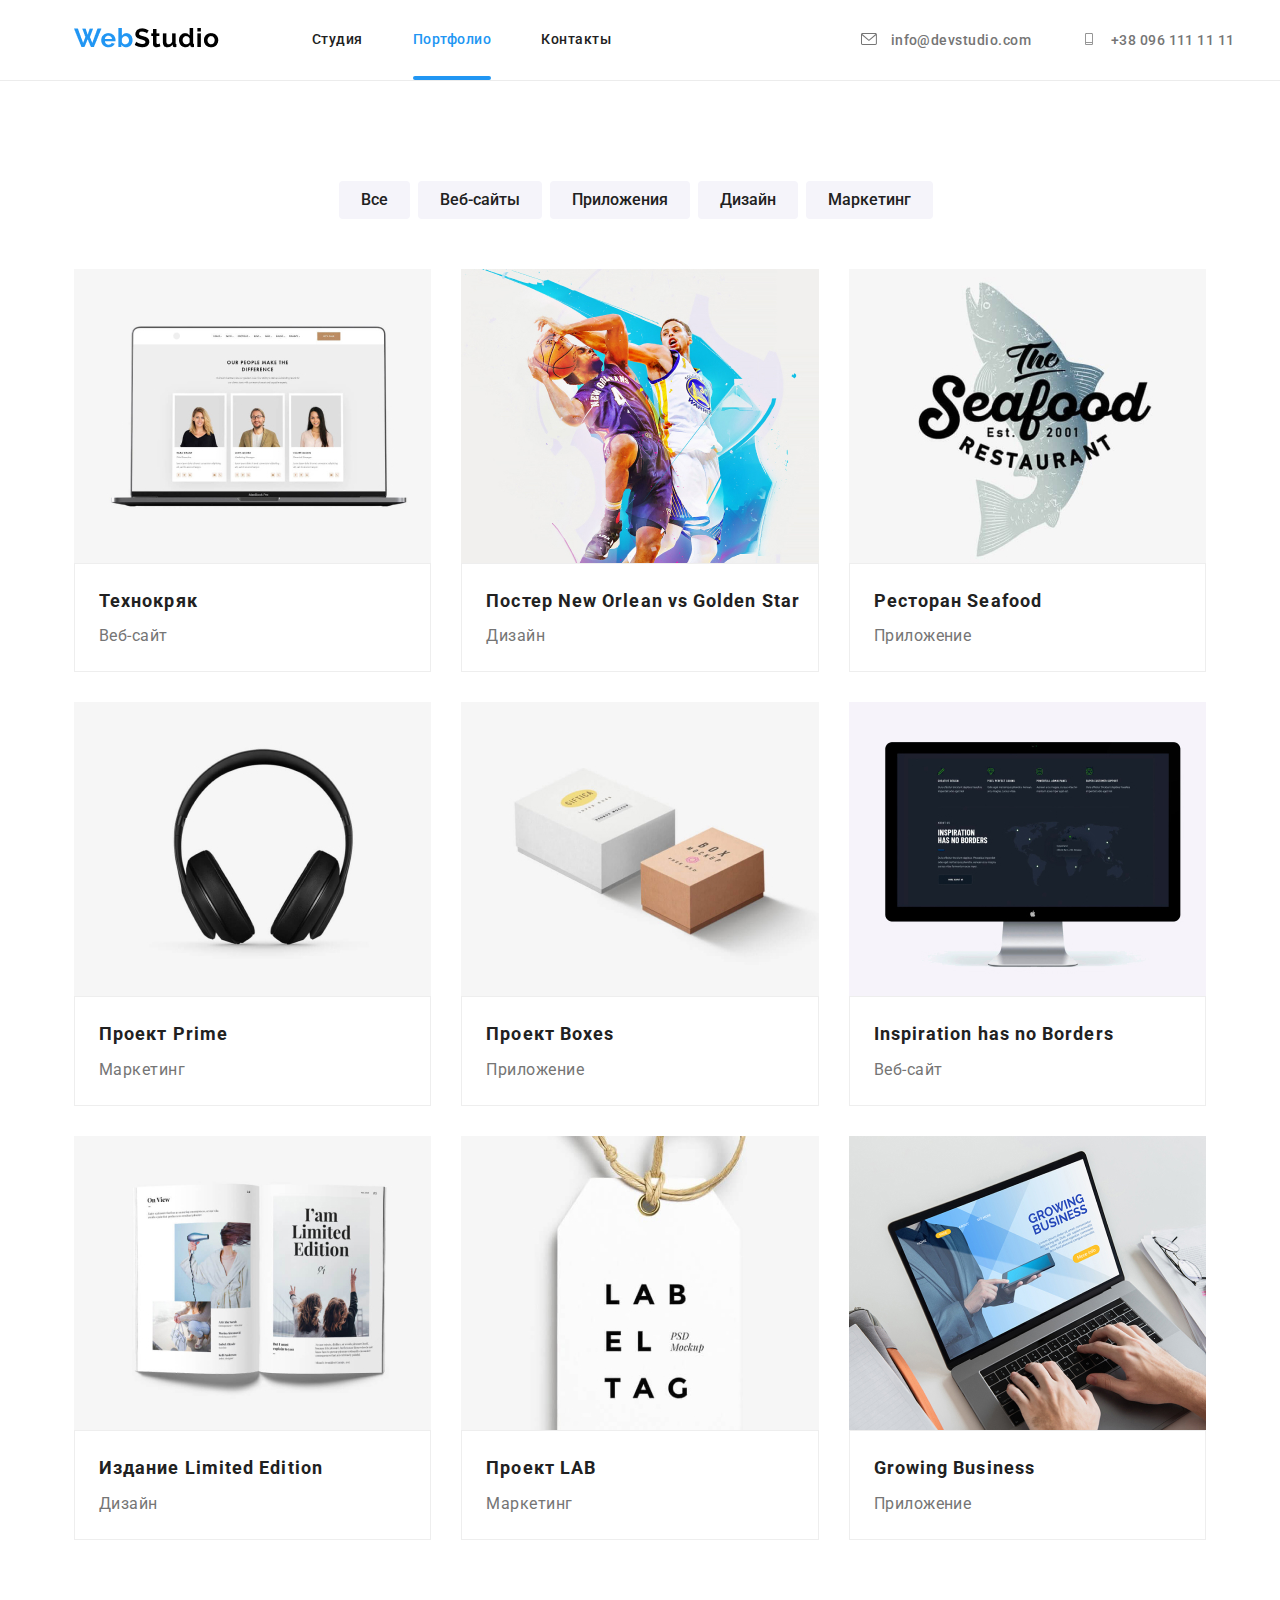
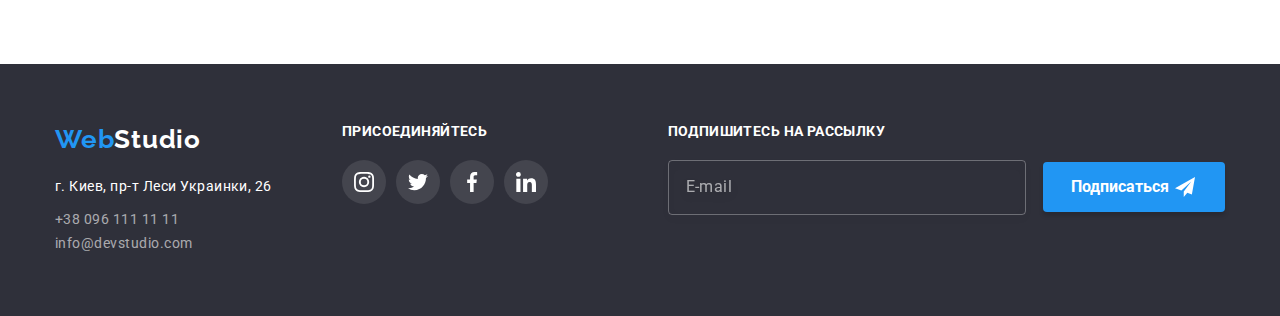
==== portfolio.html @ f14112f4 "add files" ====
<!DOCTYPE html>
<html lang="ru">
  <head>
    <meta charset="UTF-8" />
    <title>portfolio</title>
    <link rel="preconnect" href="https://fonts.gstatic.com" />
    <link
      href="https://fonts.googleapis.com/css2?family=Raleway:wght@700&family=Roboto:wght@400;500;700;900&display=swap"
      rel="stylesheet"
    />
    <link rel="stylesheet" href="./css/main.min.css" />
  </head>

  <body>
    <!--Шапка-->
    <header>
      <div class="container-header container">
        <nav class="container-header__nav">
          <a href="./index.html">
            <img src="./images/WebStudio.png" alt="logo" />
          </a>
          <ul class="container-header__list list">
            <li class="item">
              <a class="container-header__links" href="./index.html">Студия</a>
            </li>
            <li class="item">
              <a class="container-header__links current" href="portfolio.html">Портфолио</a>
            </li>
            <li class="item"><a class="container-header__links" href="">Контакты</a></li>
          </ul>
        </nav>
        <address>
          <ul class="auth-nav list">
            <li class="item list">
              <a class="auth-nav__contacts list" href="mailto:info@devstudio.com">
                <svg class="auth-nav__icons list">
                  <use href="./images/symbol-defs.svg#icon-mail"></use>
                </svg>
                info@devstudio.com</a
              >
            </li>
            <li class="item">
              <a class="auth-nav__contacts" href="tel:+380961111111">
                <svg class="auth-nav__icons list">
                  <use href="./images/symbol-defs.svg#icon-tel"></use>
                </svg>
                +38 096 111 11 11
              </a>
            </li>
          </ul>
        </address>
      </div>
    </header>
    <main>
      <!--Фільтри-->

      <section class="galery list">
        <div class="galery__container list">
          <h2 class="visualy-hidden">Портфолио</h2>
          <ul class="galery__filters list">
            <li class="item">
              <button class="galery__portfolio-buttons" type="button">Все</button>
            </li>
            <li class="item">
              <button class="galery__portfolio-buttons" type="button">Веб-сайты</button>
            </li>

            <li class="item">
              <button class="galery__portfolio-buttons" type="button">
                Приложения
              </button>
            </li>
            <li class="item">
              <button class="galery__portfolio-buttons" type="button">Дизайн</button>
            </li>
            <li class="item">
              <button class="galery__portfolio-buttons" type="button">Маркетинг</button>
            </li>
          </ul>
        </div>
        <!--Приклади-->
        <div class="examples__container list">
          <ul class="examples__list list">
            <li class="item list">
              <a href="#" class="examples__card-portfolio">
                <div class="examples__thumb list">
                  <img
                    src="./images/tehnocrac.jpg"
                    alt="Пример сайта открыт на макбуке"
                    width="370"
                    class="examples__image"
                  />
                  <div class="examples__overlay-portfolio list">
                    <p class="examples__exposition">
                      Технокряк это современная площадка распространения
                      коронавируса. Компании используют эту платформу для
                      цифрового шпионажа и атак на защищённые сервера
                      конкурентов.
                    </p>
                  </div>
                </div>
                <div class="examples__card list">
                  <h3 class="examples__projects-names list">Технокряк</h3>
                  <p class="examples__types-work list">Веб-сайт</p>
                </div>
              </a>
            </li>

            <li class="item list">
              <a href="#" class="examples__card-portfolio">
                <div class="examples__thumb list">
                  <img
                    src="./images/poster.jpg"
                    alt="Пример сайта открыт на макбуке"
                    width="370"
                    class="examples__image"
                  />
                  <div class="examples__overlay-portfolio list">
                    <p class="examples__exposition">
                      Технокряк это современная площадка распространения
                      коронавируса. Компании используют эту платформу для
                      цифрового шпионажа и атак на защищённые сервера
                      конкурентов.
                    </p>
                  </div>
                </div>
                <div class="examples__card">
                  <h3 class="examples__projects-names list">
                    Постер New Orlean vs Golden Star
                  </h3>
                  <p class="examples__types-work list">Дизайн</p>
                </div>
              </a>
            </li>
            <li class="item list">
              <a href="#" class="examples__card-portfolio">
                <div class="examples__thumb list">
                  <img
                    src="./images/seafood.jpg"
                    alt="Пример сайта открыт на макбуке"
                    width="370"
                    class="examples__image"
                  />
                  <div class="examples__overlay-portfolio list">
                    <p class="examples__exposition">
                      Технокряк это современная площадка распространения
                      коронавируса. Компании используют эту платформу для
                      цифрового шпионажа и атак на защищённые сервера
                      конкурентов.
                    </p>
                  </div>
                </div>

                <div class="examples__card">
                  <h3 class="examples__projects-names list">Ресторан Seafood</h3>
                  <p class="examples__types-work list">Приложение</p>
                </div>
              </a>
            </li>
            <li class="item list">
              <a href="#" class="examples__card-portfolio">
                <div class="examples__thumb list">
                  <img
                    src="./images/prime.jpg"
                    alt="Пример сайта открыт на макбуке"
                    width="370"
                    class="examples__image"
                  />
                  <div class="examples__overlay-portfolio list">
                    <p class="examples__exposition">
                      Технокряк это современная площадка распространения
                      коронавируса. Компании используют эту платформу для
                      цифрового шпионажа и атак на защищённые сервера
                      конкурентов.
                    </p>
                  </div>
                </div>

                <div class="examples__card">
                  <h3 class="examples__projects-names list">Проект Prime</h3>
                  <p class="examples__types-work list">Маркетинг</p>
                </div>
              </a>
            </li>
            <li class="item list">
              <a href="#" class="examples__card-portfolio">
                <div class="examples__thumb list">
                  <img
                    src="./images/boxes.jpg"
                    alt="Пример сайта открыт на макбуке"
                    width="370"
                    class="examples__image"
                  />
                  <div class="examples__overlay-portfolio list">
                    <p class="examples__exposition">
                      Технокряк это современная площадка распространения
                      коронавируса. Компании используют эту платформу для
                      цифрового шпионажа и атак на защищённые сервера
                      конкурентов.
                    </p>
                  </div>
                </div>

                <div class="examples__card">
                  <h3 class="examples__projects-names list">Проект Boxes</h3>
                  <p class="examples__types-work list">Приложение</p>
                </div>
              </a>
            </li>
            <li class="item list">
              <a href="#" class="examples__card-portfolio">
                <div class="examples__thumb list">
                  <img
                    src="./images/borders.jpg"
                    alt="Пример сайта открыт на макбуке"
                    width="370"
                    class="examples__image"
                  />
                  <div class="examples__overlay-portfolio list">
                    <p class="examples__exposition">
                      Технокряк это современная площадка распространения
                      коронавируса. Компании используют эту платформу для
                      цифрового шпионажа и атак на защищённые сервера
                      конкурентов.
                    </p>
                  </div>
                </div>
                <div class="examples__card">
                  <h3 class="examples__projects-names list">
                    Inspiration has no Borders
                  </h3>
                  <p class="examples__types-work list">Веб-сайт</p>
                </div>
              </a>
            </li>
            <li class="item list">
              <a href="#" class="examples__card-portfolio">
                <div class="examples__thumb list">
                  <img
                    src="./images/edition.jpg"
                    alt="Пример сайта открыт на макбуке"
                    width="370"
                    class="examples__image"
                  />
                  <div class="examples__overlay-portfolio list">
                    <p class="examples__exposition">
                      Технокряк это современная площадка распространения
                      коронавируса. Компании используют эту платформу для
                      цифрового шпионажа и атак на защищённые сервера
                      конкурентов.
                    </p>
                  </div>
                </div>
                <div class="examples__card">
                  <h3 class="examples__projects-names list">Издание Limited Edition</h3>
                  <p class="examples__types-work list">Дизайн</p>
                </div>
              </a>
            </li>
            <li class="item list">
              <a href="#" class="examples__card-portfolio">
                <div class="examples__thumb list">
                  <img
                    src="./images/lab.jpg"
                    alt="Пример сайта открыт на макбуке"
                    width="370"
                    class="examples__image"
                  />
                  <div class="examples__overlay-portfolio list">
                    <p class="examples__exposition">
                      Технокряк это современная площадка распространения
                      коронавируса. Компании используют эту платформу для
                      цифрового шпионажа и атак на защищённые сервера
                      конкурентов.
                    </p>
                  </div>
                </div>
                <div class="examples__card">
                  <h3 class="examples__projects-names list">Проект LAB</h3>
                  <p class="examples__types-work list">Маркетинг</p>
                </div>
              </a>
            </li>
            <li class="item list">
              <a href="#" class="examples__card-portfolio">
                <div class="examples__thumb list">
                  <img
                    src="./images/growing.jpg"
                    alt="Пример сайта открыт на макбуке"
                    width="370"
                    class="examples__image"
                  />
                  <div class="examples__overlay-portfolio list">
                    <p class="examples__exposition">
                      Технокряк это современная площадка распространения
                      коронавируса. Компании используют эту платформу для
                      цифрового шпионажа и атак на защищённые сервера
                      конкурентов.
                    </p>
                  </div>
                </div>
                <div class="examples__card">
                  <h3 class="examples__projects-names list">Growing Business</h3>
                  <p class="examples__types-work list">Приложение</p>
                </div>
              </a>
            </li>
          </ul>
        </div>
      </section>
    </main>
    <footer>
      <div class="footer__container">
        <div>
          <a href="./index.html"
            ><span class="web">Web</span><span class="studio">Studio</span>
          </a>
          <address>
            <p class="footer__address">г. Киев, пр-т Леси Украинки, 26</p>
            <a class="footer__tel" href="tel:+380961111111">+38 096 111 11 11</a><br />
            <a class="footer__email" href="mailto:info@devstudio.com"
              >info@devstudio.com</a
            >
          </address>
        </div>
        <div class="footer__end">
          <h3 class="footer__join list">ПРИСОЕДИНЯЙТЕСЬ</h3>
          <ul class="footer-networks">
            <li>
              <a
                class="footer__social-links"
                href="https://www.instagram.com/"
                target="_blank"
              >
                <svg class="footer__icons">
                  <use href="./images/symbol-defs.svg#icon-instagram-2"></use>
                </svg>
              </a>
            </li>
            <li>
              <a
                class="footer__social-links"
                href="https://www.instagram.com/"
                target="_blank"
              >
                <svg class="footer__icons">
                  <use href="./images/symbol-defs.svg#icon-twitter-1"></use>
                </svg>
              </a>
            </li>
            <li>
              <a
                class="footer__social-links"
                href="https://www.instagram.com/"
                target="_blank"
              >   
                <svg class="footer__icons">
                  <use href="./images/symbol-defs.svg#icon-facebook-1"></use>
                </svg>
              </a>
            </li>
            <li>
              <a
                class="footer__social-links"
                href="https://www.instagram.com/"
                target="_blank"
              >
                <svg class="footer__icons">
                  <use href="./images/symbol-defs.svg#icon-linkedin-1"></use>
                </svg>
              </a>
            </li>
          </ul>
        </div>
        <div class="footer__form">
          <h3 class="footer__join list">Подпишитесь на рассылку</h3>
          <form>
            <input class="footer__form-input" type="email" placeholder="E-mail" />

            <button class="footer__form-button" type="submit">
              Подписаться
              <svg class="footer__form-icon" width="24" height="20">
                <use href="./images/symbol-defs.svg#icon-send"></use>
              </svg>
            </button>
          </form>
        </div>
      </div>
    </footer>
  </body>
</html>
---- css/main.min.css ----
/*! modern-normalize v1.0.0 | MIT License | https://github.com/sindresorhus/modern-normalize */*,*::before,*::after{-webkit-box-sizing:border-box;box-sizing:border-box}:root{-moz-tab-size:4;-o-tab-size:4;tab-size:4}html{line-height:1.15;-webkit-text-size-adjust:100%}body{margin:0}body{font-family:system-ui,-apple-system,"Segoe UI",Roboto,Helvetica,Arial,sans-serif,"Apple Color Emoji","Segoe UI Emoji"}hr{height:0;color:inherit}abbr[title]{-webkit-text-decoration:underline dotted;text-decoration:underline dotted}b,strong{font-weight:bolder}code,kbd,samp,pre{font-family:ui-monospace, SFMono-Regular, Consolas, "Liberation Mono", Menlo, monospace;font-size:1em}small{font-size:80%}sub,sup{font-size:75%;line-height:0;position:relative;vertical-align:baseline}sub{bottom:-0.25em}sup{top:-0.5em}table{text-indent:0;border-color:inherit}button,input,optgroup,select,textarea{font-family:inherit;font-size:100%;line-height:1.15;margin:0}button,select{text-transform:none}button,[type="button"],[type="reset"],[type="submit"]{-webkit-appearance:button}::-moz-focus-inner{border-style:none;padding:0}:-moz-focusring{outline:1px dotted ButtonText}:-moz-ui-invalid{box-shadow:none}legend{padding:0}progress{vertical-align:baseline}::-webkit-inner-spin-button,::-webkit-outer-spin-button{height:auto}[type="search"]{-webkit-appearance:textfield;outline-offset:-2px}::-webkit-search-decoration{-webkit-appearance:none}::-webkit-file-upload-button{-webkit-appearance:button;font:inherit}summary{display:list-item}body{font-family:"Roboto";color:#212121;letter-spacing:0.03em;font-weight:400;margin:0}.list{padding:0;margin:0;list-style:none}.container{margin-left:auto;margin-right:auto;width:1172px;padding-left:20px;padding-right:20px;outline:2px solid transparent}a{text-decoration:none}ul{list-style-type:none}.visualy-hidden{position:absolute;clip:rect(0 0 0 0);width:1px;height:1px;margin:-1px}header{border-bottom:1px solid #ececec}.container-header{display:-webkit-box;display:-ms-flexbox;display:flex;-webkit-box-align:center;-ms-flex-align:center;align-items:center}.container-header__nav{display:-webkit-box;display:-ms-flexbox;display:flex;-webkit-box-align:center;-ms-flex-align:center;align-items:center}.container-header__list{display:-webkit-box;display:-ms-flexbox;display:flex}.container-header__list .item{margin-right:50px}.container-header__list .item:last-child{margin-right:0}.container-header__list .item:first-child{margin-left:93px}.container-header__list .container-header__links{display:block;position:relative;padding-top:32px;padding-bottom:32px;font-weight:500;font-size:14px;line-height:1.14;color:#212121;-webkit-transition:color 250ms cubic-bezier(0.4, 0, 0.2, 1);transition:color 250ms cubic-bezier(0.4, 0, 0.2, 1)}.container-header__list .container-header__links.current,.container-header__list .container-header__links:hover,.container-header__list .container-header__links:focus{color:#2196f3}.container-header__links::after{content:"";position:absolute;left:0;bottom:0;display:block;width:100%;height:4px;background:#2196f3;border-radius:2px;-webkit-transform:scaleX(0);transform:scaleX(0);opacity:0;-webkit-transition:opacity 250ms cubic-bezier(0.4, 0, 0.2, 1),-webkit-transform 250ms cubic-bezier(0.4, 0, 0.2, 1);transition:opacity 250ms cubic-bezier(0.4, 0, 0.2, 1),-webkit-transform 250ms cubic-bezier(0.4, 0, 0.2, 1);transition:transform 250ms cubic-bezier(0.4, 0, 0.2, 1),opacity 250ms cubic-bezier(0.4, 0, 0.2, 1);transition:transform 250ms cubic-bezier(0.4, 0, 0.2, 1),opacity 250ms cubic-bezier(0.4, 0, 0.2, 1),-webkit-transform 250ms cubic-bezier(0.4, 0, 0.2, 1)}.container-header__links.current::after,.container-header__links:hover::after,.container-header__links:focus::after{-webkit-transform:scaleX(1);transform:scaleX(1);background:#2196f3;opacity:1}.auth-nav__contacts{font-weight:500;font-size:14px;line-height:16px;color:#757575;font-style:normal;-webkit-transition:color 250ms cubic-bezier(0.4, 0, 0.2, 1);transition:color 250ms cubic-bezier(0.4, 0, 0.2, 1)}.auth-nav__contacts:hover,.auth-nav__contacts:focus{color:#2196f3}.auth-nav__icons{width:16px;height:12px;margin-right:10px;fill:currentColor}.auth-nav{display:-webkit-box;display:-ms-flexbox;margin-left:auto}.auth-nav .item{margin-left:250px}.auth-nav .item+.item{margin-left:50px}.hero{max-width:1600px;height:600px;margin-left:auto;margin-right:auto;background-color:rgba(47,48,58,0.4);background-image:-webkit-gradient(linear, left top, right top, from(rgba(47,48,58,0.4)), to(rgba(47,48,58,0.4))),url(../images/fon.jpg);background-image:linear-gradient(to right, rgba(47,48,58,0.4), rgba(47,48,58,0.4)),url(../images/fon.jpg);background-repeat:no-repeat;background-size:cover;background-position:center;padding-bottom:94px}.hero__title{text-align:center;letter-spacing:0.06em;color:#fff;font-weight:900;font-size:44px;line-height:1.36;margin-bottom:40px;padding-top:200px}.hero__button{display:-webkit-box;display:-ms-flexbox;display:flex;margin-right:auto;margin-left:auto;-webkit-box-shadow:0px 4px 4px rgba(0,0,0,0.15);box-shadow:0px 4px 4px rgba(0,0,0,0.15);border-radius:4px;padding-right:32px;padding-left:32px;padding-top:10px;padding-bottom:10px;color:#fff;background:#2196f3;font-weight:700;font-size:16px;line-height:1.87;border:#ffffff}.benefits{padding-top:94px;padding-bottom:94px}.benefits__container{margin-left:auto;margin-right:auto;width:1172px;padding-left:20px;padding-right:20px;outline:2px solid transparent}.benefits__background{width:270px;height:120px;background:#f5f4fa;border-radius:4px;margin-bottom:30px;padding:25px 100px}.benefits__icons{width:70px;height:70px}.benefits__list{display:-webkit-box;display:-ms-flexbox;display:flex}.benefits__title{font-weight:700;font-size:14px;line-height:1.14;text-transform:uppercase;margin-bottom:10px}.benefits__text{font-size:14px;line-height:1.7;color:#757575;width:270px;-webkit-box-orient:horizontal;-webkit-box-direction:normal;-ms-flex-direction:row;flex-direction:row;margin-right:30px}.our-work{padding-bottom:94px}.our-work__container{margin-left:auto;margin-right:auto;width:1172px;padding-left:20px;padding-right:20px;outline:2px solid transparent}.our-work__list{display:-webkit-box;display:-ms-flexbox;display:flex;-ms-flex-wrap:wrap;flex-wrap:wrap;-webkit-box-pack:justify;-ms-flex-pack:justify;justify-content:space-between}.our-work__list .item{position:relative;width:calc((100% - 60px) / 3);margin-right:30px}.our-work__list .item:nth-child(3n){margin-right:0}.our-work__title{position:absolute;bottom:4px;left:0;padding-top:27px;padding-bottom:27px;width:370px;text-align:center;font-weight:700;font-size:14px;line-height:1.14;letter-spacing:0.03em;color:#ffffff;background:rgba(47,48,58,0.8)}.our-work__feature{font-weight:700;font-size:36px;line-height:1.17;text-align:center;margin-bottom:50px}.team{padding-bottom:94px;background:#f5f4fa;padding-top:94px}.team__container{margin-left:auto;margin-right:auto;width:1172px;padding-left:20px;padding-right:20px;outline:2px solid transparent}.team__title{font-weight:700;font-size:36px;line-height:1.17;text-align:center;margin-bottom:50px}.team__work{display:-webkit-box;display:-ms-flexbox;display:flex;-ms-flex-wrap:wrap;flex-wrap:wrap;-webkit-box-pack:justify;-ms-flex-pack:justify;justify-content:space-between}.team__work .item{width:calc((100% - 90px) / 4);margin-right:30px;background:#ffffff;border-radius:0px 0px 4px 4px;-webkit-box-shadow:0px 1px 3px rgba(0,0,0,0.12),0px 1px 1px rgba(0,0,0,0.14),0px 2px 1px rgba(0,0,0,0.2);box-shadow:0px 1px 3px rgba(0,0,0,0.12),0px 1px 1px rgba(0,0,0,0.14),0px 2px 1px rgba(0,0,0,0.2)}.team__work .item:nth-child(4n){margin-right:0}.team__staff{padding:30px}.team__name{font-size:16px;line-height:1.19;text-align:center;margin-bottom:10px}.team__positions{font-size:16px;line-height:1.19px;color:#757575;text-align:center}.team__networks{display:-webkit-box;display:-ms-flexbox;display:flex}.team__social-link{display:-webkit-box;display:-ms-flexbox;display:flex;color:#afb1b8;padding:0;border:none;width:44px;height:44px;border-radius:50%;background-color:#fff;-webkit-box-pack:center;-ms-flex-pack:center;justify-content:center;-webkit-box-align:center;-ms-flex-align:center;align-items:center;margin-right:10px;-webkit-transition:color 250ms cubic-bezier(0.4, 0, 0.2, 1),background-color 250ms cubic-bezier(0.4, 0, 0.2, 1),-webkit-box-shadow 250ms cubic-bezier(0.4, 0, 0.2, 1);transition:color 250ms cubic-bezier(0.4, 0, 0.2, 1),background-color 250ms cubic-bezier(0.4, 0, 0.2, 1),-webkit-box-shadow 250ms cubic-bezier(0.4, 0, 0.2, 1);transition:color 250ms cubic-bezier(0.4, 0, 0.2, 1),background-color 250ms cubic-bezier(0.4, 0, 0.2, 1),box-shadow 250ms cubic-bezier(0.4, 0, 0.2, 1);transition:color 250ms cubic-bezier(0.4, 0, 0.2, 1),background-color 250ms cubic-bezier(0.4, 0, 0.2, 1),box-shadow 250ms cubic-bezier(0.4, 0, 0.2, 1),-webkit-box-shadow 250ms cubic-bezier(0.4, 0, 0.2, 1)}.team__social-link:hover,.team__social-link:focus{color:#fff;background-color:#2196f3}.team__icons{width:20px;height:20px;fill:currentColor}.clients{padding-top:94px;padding-bottom:94px}.clients__title{font-weight:700;font-size:36px;line-height:1.16;letter-spacing:0.03em;text-align:center;color:#212121;margin-bottom:50px}.clients__icons{display:-webkit-box;display:-ms-flexbox;display:flex;max-width:1170px;margin-right:auto;margin-left:auto}.clients__icons .item{margin-right:30px;width:170px;height:90px}.clients__icons .item:nth-child(6n){margin-right:0}.clients__link{display:-webkit-inline-box;display:-ms-inline-flexbox;display:inline-flex;width:100%;height:100%;border-radius:4px;border:1px solid #afb1b8;-webkit-box-pack:center;-ms-flex-pack:center;justify-content:center;-webkit-box-align:center;-ms-flex-align:center;align-items:center;fill:#afb1b8;background-color:#fff;-webkit-transition:fill 250ms cubic-bezier(0.4, 0, 0.2, 1),border-color 250ms cubic-bezier(0.4, 0, 0.2, 1);transition:fill 250ms cubic-bezier(0.4, 0, 0.2, 1),border-color 250ms cubic-bezier(0.4, 0, 0.2, 1)}.clients__link:hover,.clients__link:focus{border:1px solid #2196f3;fill:#2196f3}footer{background:#2f303a;padding-top:60px;padding-bottom:60px}.footer__container{display:-webkit-box;display:-ms-flexbox;display:flex;max-width:1170px;margin-left:auto;margin-right:auto}.web{font-family:"Raleway";font-style:normal;font-weight:700;font-size:26px;line-height:1.19;letter-spacing:0.03em;color:#2196f3}.studio{font-family:"Raleway";font-style:normal;font-weight:700;font-size:26px;line-height:1.19;letter-spacing:0.03em;color:#fff}.footer__address{margin-top:20px;margin-bottom:9px;font-style:normal;font-size:14px;line-height:1.7;color:#fff}.footer__tel{font-style:normal;font-size:14px;line-height:1.7;color:rgba(255,255,255,0.6);margin-bottom:9px}.footer__email{font-style:normal;font-size:14px;line-height:1.7;color:rgba(255,255,255,0.6)}.footer__end{margin-left:70px}.footer__join{font-weight:bold;font-size:14px;line-height:1.14;letter-spacing:0.03em;text-transform:uppercase;margin-bottom:20px;color:#fff}.footer-networks{display:-webkit-box;display:-ms-flexbox;display:flex;padding:0}.footer__social-links{display:-webkit-box;display:-ms-flexbox;display:flex;color:#fff;padding:0;border:none;width:44px;height:44px;border-radius:50%;background-color:rgba(255,255,255,0.1);-webkit-box-pack:center;-ms-flex-pack:center;justify-content:center;-webkit-box-align:center;-ms-flex-align:center;align-items:center;margin-right:10px;-webkit-transition:background-color 250ms cubic-bezier(0.4, 0, 0.2, 1),-webkit-box-shadow 250ms cubic-bezier(0.4, 0, 0.2, 1);transition:background-color 250ms cubic-bezier(0.4, 0, 0.2, 1),-webkit-box-shadow 250ms cubic-bezier(0.4, 0, 0.2, 1);transition:background-color 250ms cubic-bezier(0.4, 0, 0.2, 1),box-shadow 250ms cubic-bezier(0.4, 0, 0.2, 1);transition:background-color 250ms cubic-bezier(0.4, 0, 0.2, 1),box-shadow 250ms cubic-bezier(0.4, 0, 0.2, 1),-webkit-box-shadow 250ms cubic-bezier(0.4, 0, 0.2, 1)}.footer__social-links:hover,.footer__social-links:focus{color:#fff;background-color:#2196f3}.footer__icons{width:20px;height:20px;fill:currentColor}.footer__form{margin-left:auto}.footer__form-input{padding:17px;width:358px;background-color:transparent;border:1px solid rgba(255,255,255,0.3);-webkit-box-sizing:border-box;box-sizing:border-box;color:#fff;-webkit-filter:drop-shadow(0px 4px 4px rgba(0,0,0,0.15));filter:drop-shadow(0px 4px 4px rgba(0,0,0,0.15));border-radius:4px}.footer__form-input::-webkit-input-placeholder{display:-webkit-box;display:flex;-webkit-box-align:center;align-items:center;font-weight:400;font-size:16px;line-height:1.25;letter-spacing:0.03em;color:rgba(255,255,255,0.6)}.footer__form-input:-ms-input-placeholder{display:-ms-flexbox;display:flex;-ms-flex-align:center;align-items:center;font-weight:400;font-size:16px;line-height:1.25;letter-spacing:0.03em;color:rgba(255,255,255,0.6)}.footer__form-input::-ms-input-placeholder{display:-ms-flexbox;display:flex;-ms-flex-align:center;align-items:center;font-weight:400;font-size:16px;line-height:1.25;letter-spacing:0.03em;color:rgba(255,255,255,0.6)}.footer__form-input::placeholder{display:-webkit-box;display:-ms-flexbox;display:flex;-webkit-box-align:center;-ms-flex-align:center;align-items:center;font-weight:400;font-size:16px;line-height:1.25;letter-spacing:0.03em;color:rgba(255,255,255,0.6)}.footer__form-button{margin-left:13px;padding:10px 28px;-webkit-box-shadow:0px 4px 4px rgba(0,0,0,0.15);box-shadow:0px 4px 4px rgba(0,0,0,0.15);border-radius:4px;color:#fff;background:#2196f3;font-weight:700;font-size:16px;line-height:1.87;border:transparent}.footer__form-icon{fill:#fff;-webkit-box-align:center;-ms-flex-align:center;align-items:center;-webkit-box-pack:center;-ms-flex-pack:center;justify-content:center;-webkit-transform:translateY(5px);transform:translateY(5px)}.backdrop{position:fixed;top:0;left:0;width:100%;height:100%;background-color:rgba(0,0,0,0.2);-webkit-transition:opacity 250ms cubic-bezier(0.4, 0, 0.2, 1);transition:opacity 250ms cubic-bezier(0.4, 0, 0.2, 1)}.backdrop.is-hidden{opacity:0;pointer-events:none}.modal{position:absolute;left:50%;top:50%;-webkit-transform:translate(-50%, -50%);transform:translate(-50%, -50%);width:528px;height:581px;background:#ffffff;-webkit-box-shadow:0px 1px 3px rgba(0,0,0,0.12),0px 1px 1px rgba(0,0,0,0.14),0px 2px 1px rgba(0,0,0,0.2);box-shadow:0px 1px 3px rgba(0,0,0,0.12),0px 1px 1px rgba(0,0,0,0.14),0px 2px 1px rgba(0,0,0,0.2);border-radius:4px;-webkit-transform:translate(-50%, -50%) scale(1);transform:translate(-50%, -50%) scale(1);-webkit-transition:-webkit-transform 250ms cubic-bezier(0.4, 0, 0.2, 1);transition:-webkit-transform 250ms cubic-bezier(0.4, 0, 0.2, 1);transition:transform 250ms cubic-bezier(0.4, 0, 0.2, 1);transition:transform 250ms cubic-bezier(0.4, 0, 0.2, 1), -webkit-transform 250ms cubic-bezier(0.4, 0, 0.2, 1)}.backdrop.is-hidden .modal{-webkit-transform:translate(-50%, -50%) scale(0.9);transform:translate(-50%, -50%) scale(0.9)}.modal-btn{position:absolute;top:8px;right:8px;width:30px;height:30px;display:-webkit-box;display:-ms-flexbox;display:flex;-webkit-box-align:center;-ms-flex-align:center;align-items:center;-webkit-box-pack:center;-ms-flex-pack:center;justify-content:center;border:1px solid rgba(0,0,0,0.1);border-radius:50%;cursor:pointer;background:#fff;-webkit-transition:fill 250ms cubic-bezier(0.4, 0, 0.2, 1);transition:fill 250ms cubic-bezier(0.4, 0, 0.2, 1)}.modal-btn:hover,.modal-btn:focus{fill:#2196f3}.modal-form{padding-top:40px;padding-right:40px;padding-left:40px}.modal-form-title{margin-bottom:12px;font-weight:700;font-size:20px;line-height:1.15;text-align:center;letter-spacing:0.03em;color:#212121}.form-list{display:-webkit-box;display:-ms-flexbox;display:flex;-webkit-box-orient:vertical;-webkit-box-direction:normal;-ms-flex-direction:column;flex-direction:column}.form-fild{position:relative;display:-webkit-box;display:-ms-flexbox;display:flex;-webkit-box-orient:vertical;-webkit-box-direction:normal;-ms-flex-direction:column;flex-direction:column;margin-bottom:10px;margin-left:0}.form-fild:nth-child(4){margin-bottom:0}.input{padding-top:11px;padding-bottom:11px;padding-left:35px;border-color:rgba(33,33,33,0.2);-webkit-box-sizing:border-box;box-sizing:border-box;border-radius:4px;margin-top:4px;-webkit-transition:border-color 250ms cubic-bezier(0.4, 0, 0.2, 1);transition:border-color 250ms cubic-bezier(0.4, 0, 0.2, 1)}.input:focus,.input:hover{border-color:#2196f3;outline:none}.input:focus ~ svg,.input:hover ~ svg{fill:#2196f3}.form-fild svg{-webkit-transition:fill 250ms cubic-bezier(0.4, 0, 0.2, 1);transition:fill 250ms cubic-bezier(0.4, 0, 0.2, 1)}.form-fild label{font-size:12px;line-height:1.16;letter-spacing:0.01em;color:#757575}.textarea{margin-top:4px;border:1px solid rgba(33,33,33,0.2);-webkit-box-sizing:border-box;box-sizing:border-box;border-radius:4px;resize:none;-webkit-transition:border-color 250ms cubic-bezier(0.4, 0, 0.2, 1);transition:border-color 250ms cubic-bezier(0.4, 0, 0.2, 1)}.textarea:focus,.textarea:hover{border-color:#2196f3}.form-fild ::-webkit-input-placeholder{padding:16px 12px;font-family:Roboto;font-size:12px;line-height:1.16px;letter-spacing:0.01em;color:rgba(117,117,117,0.5)}.form-fild :-ms-input-placeholder{padding:16px 12px;font-family:Roboto;font-size:12px;line-height:1.16px;letter-spacing:0.01em;color:rgba(117,117,117,0.5)}.form-fild ::-ms-input-placeholder{padding:16px 12px;font-family:Roboto;font-size:12px;line-height:1.16px;letter-spacing:0.01em;color:rgba(117,117,117,0.5)}.form-fild ::placeholder{padding:16px 12px;font-family:Roboto;font-size:12px;line-height:1.16px;letter-spacing:0.01em;color:rgba(117,117,117,0.5)}.form-fild svg{position:absolute;top:50%;left:5px;-webkit-transform:translateX(50%);transform:translateX(50%)}.form-checkbox{display:-webkit-box;display:-ms-flexbox;display:flex;-webkit-box-orient:horizontal;-webkit-box-direction:normal;-ms-flex-direction:row;flex-direction:row;margin-top:20px;font-size:14px;line-height:1.71;-webkit-box-align:center;-ms-flex-align:center;align-items:center;-webkit-box-pack:center;-ms-flex-pack:center;justify-content:center;letter-spacing:0.03em;color:#757575}.conditions{color:#2196f3;text-decoration:underline}.button-modal{margin-right:auto;margin-left:auto;margin-top:30px;width:200px;-webkit-box-shadow:0px 4px 4px rgba(0,0,0,0.15);box-shadow:0px 4px 4px rgba(0,0,0,0.15);border-radius:4px;padding-right:50px;padding-left:50px;padding-top:10px;padding-bottom:10px;color:#fff;background:#2196f3;font-weight:700;font-size:16px;line-height:1.87;border:#ffffff}.checkbox-label{display:-webkit-box;display:-ms-flexbox;display:flex;-webkit-box-align:center;-ms-flex-align:center;align-items:center}.checkbox{position:absolute;clip:rect(0 0 0 0);width:1px;height:1px;margin:-1px}.checkbox-icon{margin-right:7px;display:inline-block;width:16px;height:15px;border:2px solid black;border-radius:2px;-webkit-transition:all 250ms cubic-bezier(0.4, 0, 0.2, 1);transition:all 250ms cubic-bezier(0.4, 0, 0.2, 1)}.checkbox:checked+.checkbox-icon{background-origin:border-box;background-size:contain;background-color:#2196f3;border:2px solid #2196f3;background-image:url(../images/iconCheck.svg)}.galery{margin-bottom:94px;margin-top:100px}.galery__container{margin-bottom:50px}.galery__filters{display:-webkit-box;display:-ms-flexbox;display:flex;-webkit-box-pack:center;-ms-flex-pack:center;justify-content:center}.galery__filters .item{margin-right:8px}.galery__portfolio-buttons{font-family:Roboto;font-weight:500;font-size:16px;line-height:1.6;color:#212121;background:#f5f4fa;text-align:center;border:#2196f3;border-radius:4px;padding:6px 22px;-webkit-transition:color 250ms cubic-bezier(0.4, 0, 0.2, 1),background-color 250ms cubic-bezier(0.4, 0, 0.2, 1),-webkit-box-shadow 250ms cubic-bezier(0.4, 0, 0.2, 1);transition:color 250ms cubic-bezier(0.4, 0, 0.2, 1),background-color 250ms cubic-bezier(0.4, 0, 0.2, 1),-webkit-box-shadow 250ms cubic-bezier(0.4, 0, 0.2, 1);transition:color 250ms cubic-bezier(0.4, 0, 0.2, 1),background-color 250ms cubic-bezier(0.4, 0, 0.2, 1),box-shadow 250ms cubic-bezier(0.4, 0, 0.2, 1);transition:color 250ms cubic-bezier(0.4, 0, 0.2, 1),background-color 250ms cubic-bezier(0.4, 0, 0.2, 1),box-shadow 250ms cubic-bezier(0.4, 0, 0.2, 1),-webkit-box-shadow 250ms cubic-bezier(0.4, 0, 0.2, 1)}.galery__portfolio-buttons:hover,.galery__portfolio-buttons:focus,.galery__portfolio-buttons:active{background-color:#2196f3;color:#fff;-webkit-box-shadow:0px 3px 1px rgba(0,0,0,0.1),0px 1px 2px rgba(0,0,0,0.08),0px 2px 2px rgba(0,0,0,0.12);box-shadow:0px 3px 1px rgba(0,0,0,0.1),0px 1px 2px rgba(0,0,0,0.08),0px 2px 2px rgba(0,0,0,0.12);border:transparent}.examples__container{margin-left:auto;margin-right:auto;width:1172px;padding-left:20px;padding-right:20px;outline:2px solid transparent}.examples__list{display:-webkit-box;display:-ms-flexbox;display:flex;-ms-flex-wrap:wrap;flex-wrap:wrap}.examples__list .item{position:relative;width:calc((100% - 60px) / 3);margin-right:30px;margin-bottom:30px;background:#ffffff}.examples__list .item:nth-child(3n){margin-right:0}.examples__card-portfolio{display:block;-webkit-box-shadow:none;box-shadow:none;-webkit-transition:-webkit-box-shadow 250ms cubic-bezier(0.4, 0, 0.2, 1);transition:-webkit-box-shadow 250ms cubic-bezier(0.4, 0, 0.2, 1);transition:box-shadow 250ms cubic-bezier(0.4, 0, 0.2, 1);transition:box-shadow 250ms cubic-bezier(0.4, 0, 0.2, 1), -webkit-box-shadow 250ms cubic-bezier(0.4, 0, 0.2, 1)}.examples__card-portfolio:hover .examples__overlay-portfolio,.examples__card-portfolio:focus .examples__overlay-portfolio{-webkit-transform:translateY(0);transform:translateY(0);opacity:0.9}.examples__card-portfolio:hover,.examples__card-portfolio:focus{-webkit-box-shadow:0px 1px 1px rgba(0,0,0,0.12),0px 4px 4px rgba(0,0,0,0.06),1px 4px 6px rgba(0,0,0,0.16);box-shadow:0px 1px 1px rgba(0,0,0,0.12),0px 4px 4px rgba(0,0,0,0.06),1px 4px 6px rgba(0,0,0,0.16);outline:transparent}.examples__thumb{position:relative;overflow:hidden}.examples__image{border:0;display:block}.examples__overlay-portfolio{position:absolute;bottom:0;width:100%;height:100%;background-color:#2196f3;-webkit-box-shadow:none;box-shadow:none;-webkit-transform:translateY(100%);transform:translateY(100%);-webkit-transition:-webkit-transform 250ms cubic-bezier(0.4, 0, 0.2, 1);transition:-webkit-transform 250ms cubic-bezier(0.4, 0, 0.2, 1);transition:transform 250ms cubic-bezier(0.4, 0, 0.2, 1);transition:transform 250ms cubic-bezier(0.4, 0, 0.2, 1), -webkit-transform 250ms cubic-bezier(0.4, 0, 0.2, 1)}.examples__exposition{padding:63px 24px;margin:0;font-size:18px;line-height:1.56;color:#fff}.examples__card{padding-bottom:20px;border:1px solid #eeeeee;padding-top:20px;padding-left:24px}.examples__projects-names{font-size:18px;line-height:1.88;letter-spacing:0.06em;color:#212121;margin-bottom:4px}.examples__types-work{font-size:16px;line-height:1.88;letter-spacing:0.03em;color:#757575}
/*# sourceMappingURL=main.min.css.map */
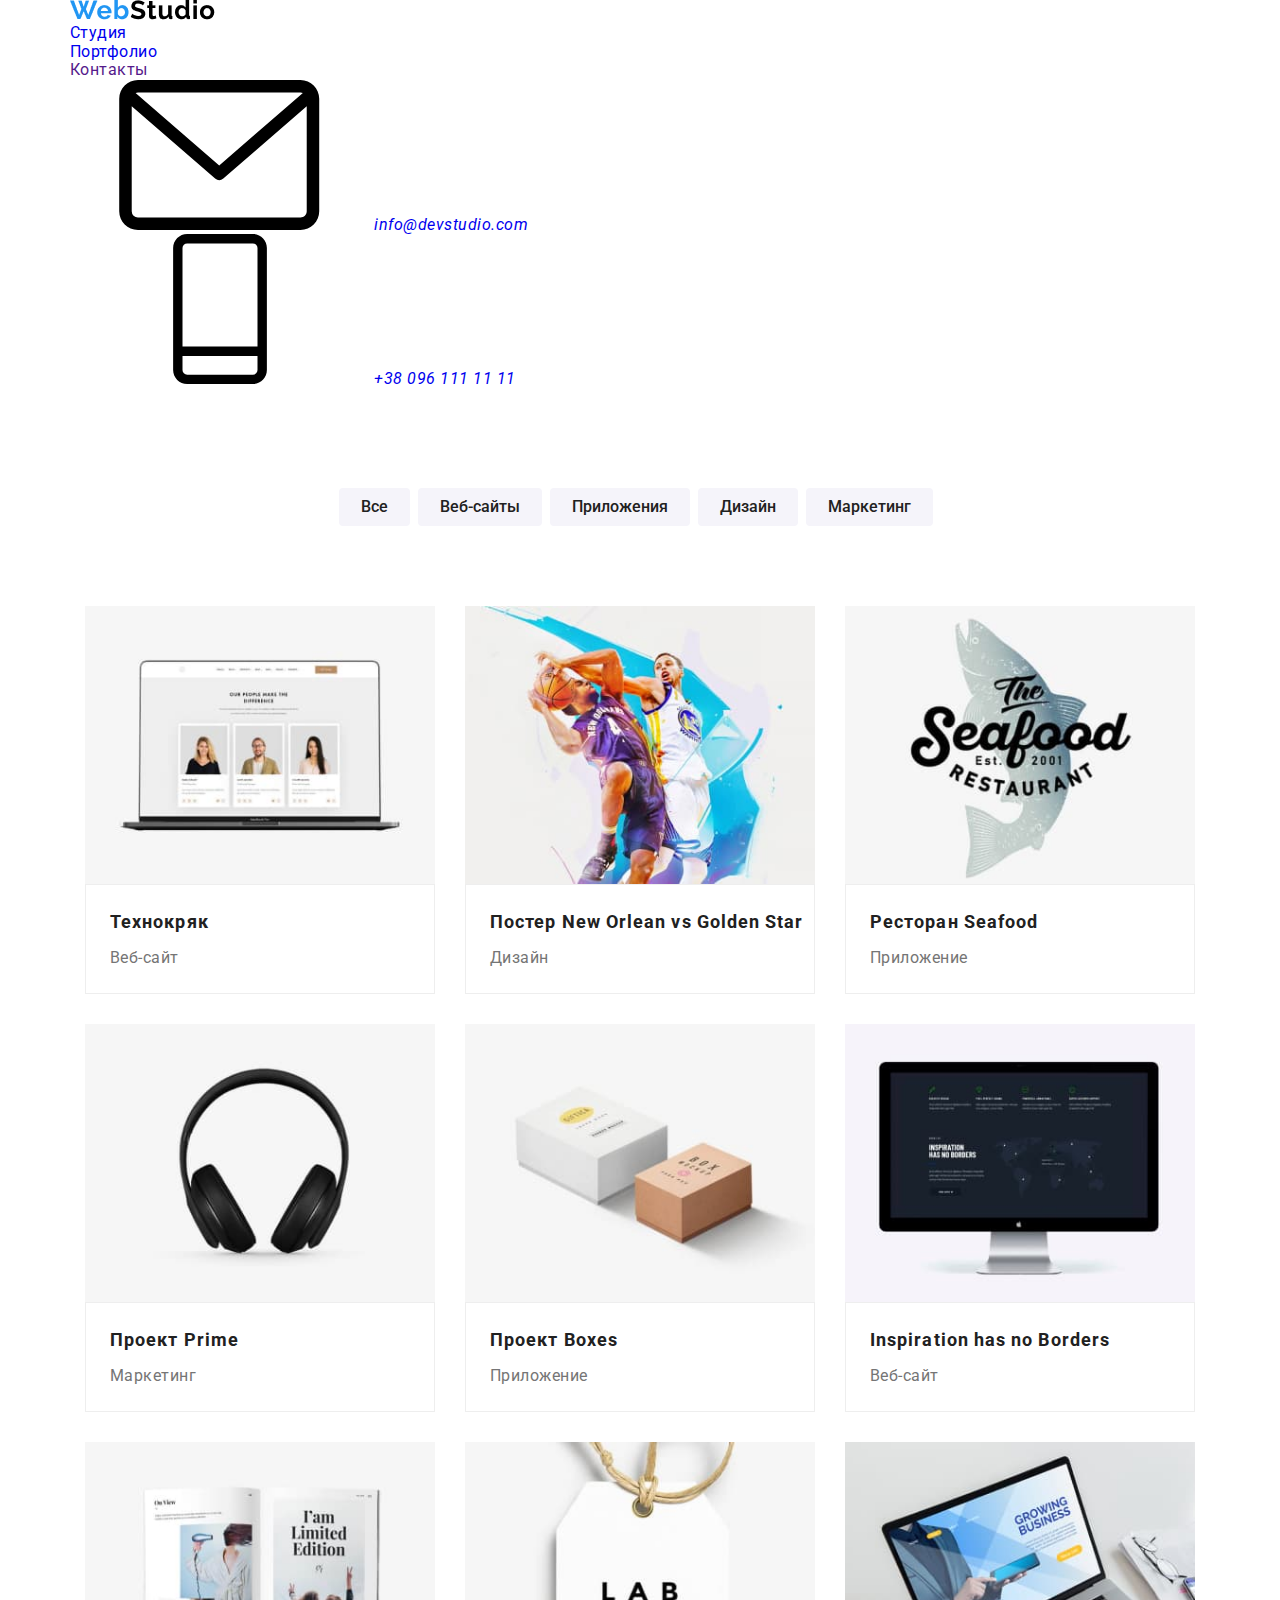
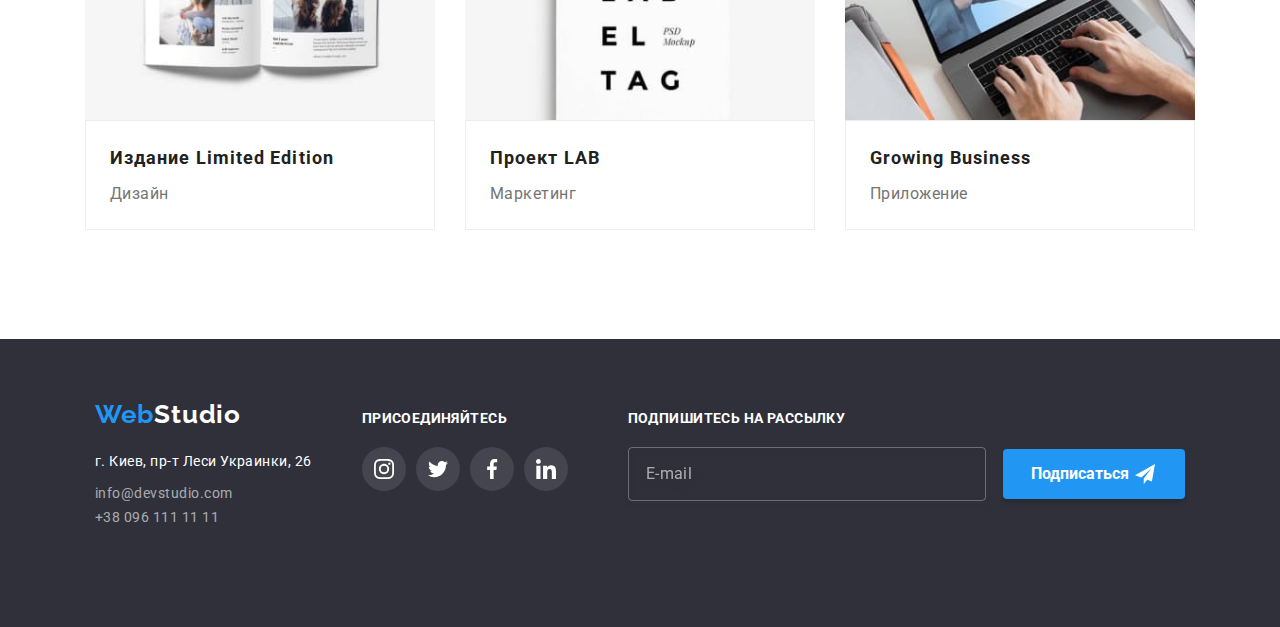
==== commit 9730a3c4: "adaptiv portfolio" ====
--- a/portfolio.html
+++ b/portfolio.html
@@ -3,6 +3,7 @@
   <head>
     <meta charset="UTF-8" />
     <title>portfolio</title>
+    <meta name="viewport" content="width=device-width, initial-scale=1.0" />
     <link rel="preconnect" href="https://fonts.gstatic.com" />
     <link
       href="https://fonts.googleapis.com/css2?family=Raleway:wght@700&family=Roboto:wght@400;500;700;900&display=swap"
@@ -55,7 +56,7 @@
       <!--Фільтри-->
 
       <section class="galery list">
-        <div class="galery__container list">
+        <div class="container galery__container list ">
           <h2 class="visualy-hidden">Портфолио</h2>
           <ul class="galery__filters list">
             <li class="item">
@@ -79,7 +80,7 @@
           </ul>
         </div>
         <!--Приклади-->
-        <div class="examples__container list">
+        <div class="examples__container list container">
           <ul class="examples__list list">
             <li class="item list">
               <a href="#" class="examples__card-portfolio">
@@ -310,16 +311,19 @@
       </section>
     </main>
     <footer>
-      <div class="footer__container">
-        <div>
+      <div class="container footer__container">
+        <div class="footer__info">
           <a href="./index.html"
             ><span class="web">Web</span><span class="studio">Studio</span>
           </a>
-          <address>
-            <p class="footer__address">г. Киев, пр-т Леси Украинки, 26</p>
-            <a class="footer__tel" href="tel:+380961111111">+38 096 111 11 11</a><br />
+          <address class="footer__adress">
+            <p class="footer__location">г. Киев, пр-т Леси Украинки, 26</p>
+
             <a class="footer__email" href="mailto:info@devstudio.com"
               >info@devstudio.com</a
+            ><br />
+            <a class="footer__tel" href="tel:+380961111111"
+              >+38 096 111 11 11</a
             >
           </address>
         </div>
@@ -353,7 +357,7 @@
                 class="footer__social-links"
                 href="https://www.instagram.com/"
                 target="_blank"
-              >   
+              >
                 <svg class="footer__icons">
                   <use href="./images/symbol-defs.svg#icon-facebook-1"></use>
                 </svg>
@@ -372,10 +376,15 @@
             </li>
           </ul>
         </div>
+
         <div class="footer__form">
           <h3 class="footer__join list">Подпишитесь на рассылку</h3>
-          <form>
-            <input class="footer__form-input" type="email" placeholder="E-mail" />
+          <form class="footer__area">
+            <input
+              class="footer__form-input"
+              type="email"
+              placeholder="E-mail"
+            />
 
             <button class="footer__form-button" type="submit">
               Подписаться
--- a/css/main.min.css
+++ b/css/main.min.css
@@ -1,3 +1,3 @@
 /*! modern-normalize v1.0.0 | MIT License | https://github.com/sindresorhus/modern-normalize */*,*::before,*::after{-webkit-box-sizing:border-box;box-sizing:border-box}:root{-moz-tab-size:4;-o-tab-size:4;tab-size:4}html{line-height:1.15;-webkit-text-size-adjust:100%}body{margin:0}body{font-family:system-ui,-apple-system,"Segoe UI",Roboto,Helvetica,Arial,sans-serif,"Apple Color Emoji","Segoe UI Emoji"}hr{height:0;color:inherit}abbr[title]{-webkit-text-decoration:underline dotted;text-decoration:underline dotted}b,strong{font-weight:bolder}code,kbd,samp,pre{font-family:ui-monospace, SFMono-Regular, Consolas, "Liberation Mono", Menlo,- monospace;font-size:1em}small{font-size:80%}sub,sup{font-size:75%;line-height:0;position:relative;vertical-align:baseline}sub{bottom:-0.25em}sup{top:-0.5em}table{text-indent:0;border-color:inherit}button,input,optgroup,select,textarea{font-family:inherit;font-size:100%;line-height:1.15;margin:0}button,select{text-transform:none}button,[type="button"],[type="reset"],[type="submit"]{-webkit-appearance:button}::-moz-focus-inner{border-style:none;padding:0}:-moz-focusring{outline:1px dotted ButtonText}:-moz-ui-invalid{box-shadow:none}legend{padding:0}progress{vertical-align:baseline}::-webkit-inner-spin-button,::-webkit-outer-spin-button{height:auto}[type="search"]{-webkit-appearance:textfield;outline-offset:-2px}::-webkit-search-decoration{-webkit-appearance:none}::-webkit-file-upload-button{-webkit-appearance:button;font:inherit}summary{display:list-item}body{font-family:"Roboto";color:#212121;letter-spacing:0.03em;font-weight:400;margin:0}.list{padding:0;margin:0;list-style:none}.container{margin-left:auto;margin-right:auto;width:1172px;padding-left:20px;padding-right:20px;outline:2px solid transparent}a{text-decoration:none}ul{list-style-type:none}.visualy-hidden{position:absolute;clip:rect(0 0 0 0);width:1px;height:1px;margin:-1px}header{border-bottom:1px solid #ececec}.container-header{display:-webkit-box;display:-ms-flexbox;display:flex;-webkit-box-align:center;-ms-flex-align:center;align-items:center}.container-header__nav{display:-webkit-box;display:-ms-flexbox;display:flex;-webkit-box-align:center;-ms-flex-align:center;align-items:center}.container-header__list{display:-webkit-box;display:-ms-flexbox;display:flex}.container-header__list .item{margin-right:50px}.container-header__list .item:last-child{margin-right:0}.container-header__list .item:first-child{margin-left:93px}.container-header__list .container-header__links{display:block;position:relative;padding-top:32px;padding-bottom:32px;font-weight:500;font-size:14px;line-height:1.14;color:#212121;-webkit-transition:color 250ms cubic-bezier(0.4, 0, 0.2, 1);transition:color 250ms cubic-bezier(0.4, 0, 0.2, 1)}.container-header__list .container-header__links.current,.container-header__list .container-header__links:hover,.container-header__list .container-header__links:focus{color:#2196f3}.container-header__links::after{content:"";position:absolute;left:0;bottom:0;display:block;width:100%;height:4px;background:#2196f3;border-radius:2px;-webkit-transform:scaleX(0);transform:scaleX(0);opacity:0;-webkit-transition:opacity 250ms cubic-bezier(0.4, 0, 0.2, 1),-webkit-transform 250ms cubic-bezier(0.4, 0, 0.2, 1);transition:opacity 250ms cubic-bezier(0.4, 0, 0.2, 1),-webkit-transform 250ms cubic-bezier(0.4, 0, 0.2, 1);transition:transform 250ms cubic-bezier(0.4, 0, 0.2, 1),opacity 250ms cubic-bezier(0.4, 0, 0.2, 1);transition:transform 250ms cubic-bezier(0.4, 0, 0.2, 1),opacity 250ms cubic-bezier(0.4, 0, 0.2, 1),-webkit-transform 250ms cubic-bezier(0.4, 0, 0.2, 1)}.container-header__links.current::after,.container-header__links:hover::after,.container-header__links:focus::after{-webkit-transform:scaleX(1);transform:scaleX(1);background:#2196f3;opacity:1}.auth-nav__contacts{font-weight:500;font-size:14px;line-height:16px;color:#757575;font-style:normal;-webkit-transition:color 250ms cubic-bezier(0.4, 0, 0.2, 1);transition:color 250ms cubic-bezier(0.4, 0, 0.2, 1)}.auth-nav__contacts:hover,.auth-nav__contacts:focus{color:#2196f3}.auth-nav__icons{width:16px;height:12px;margin-right:10px;fill:currentColor}.auth-nav{display:-webkit-box;display:-ms-flexbox;margin-left:auto}.auth-nav .item{margin-left:250px}.auth-nav .item+.item{margin-left:50px}.hero{max-width:1600px;height:600px;margin-left:auto;margin-right:auto;background-color:rgba(47,48,58,0.4);background-image:-webkit-gradient(linear, left top, right top, from(rgba(47,48,58,0.4)), to(rgba(47,48,58,0.4))),url(../images/fon.jpg);background-image:linear-gradient(to right, rgba(47,48,58,0.4), rgba(47,48,58,0.4)),url(../images/fon.jpg);background-repeat:no-repeat;background-size:cover;background-position:center;padding-bottom:94px}.hero__title{text-align:center;letter-spacing:0.06em;color:#fff;font-weight:900;font-size:44px;line-height:1.36;margin-bottom:40px;padding-top:200px}.hero__button{display:-webkit-box;display:-ms-flexbox;display:flex;margin-right:auto;margin-left:auto;-webkit-box-shadow:0px 4px 4px rgba(0,0,0,0.15);box-shadow:0px 4px 4px rgba(0,0,0,0.15);border-radius:4px;padding-right:32px;padding-left:32px;padding-top:10px;padding-bottom:10px;color:#fff;background:#2196f3;font-weight:700;font-size:16px;line-height:1.87;border:#ffffff}.benefits{padding-top:94px;padding-bottom:94px}.benefits__container{margin-left:auto;margin-right:auto;width:1172px;padding-left:20px;padding-right:20px;outline:2px solid transparent}.benefits__background{width:270px;height:120px;background:#f5f4fa;border-radius:4px;margin-bottom:30px;padding:25px 100px}.benefits__icons{width:70px;height:70px}.benefits__list{display:-webkit-box;display:-ms-flexbox;display:flex}.benefits__title{font-weight:700;font-size:14px;line-height:1.14;text-transform:uppercase;margin-bottom:10px}.benefits__text{font-size:14px;line-height:1.7;color:#757575;width:270px;-webkit-box-orient:horizontal;-webkit-box-direction:normal;-ms-flex-direction:row;flex-direction:row;margin-right:30px}.our-work{padding-bottom:94px}.our-work__container{margin-left:auto;margin-right:auto;width:1172px;padding-left:20px;padding-right:20px;outline:2px solid transparent}.our-work__list{display:-webkit-box;display:-ms-flexbox;display:flex;-ms-flex-wrap:wrap;flex-wrap:wrap;-webkit-box-pack:justify;-ms-flex-pack:justify;justify-content:space-between}.our-work__list .item{position:relative;width:calc((100% - 60px) / 3);margin-right:30px}.our-work__list .item:nth-child(3n){margin-right:0}.our-work__title{position:absolute;bottom:4px;left:0;padding-top:27px;padding-bottom:27px;width:370px;text-align:center;font-weight:700;font-size:14px;line-height:1.14;letter-spacing:0.03em;color:#ffffff;background:rgba(47,48,58,0.8)}.our-work__feature{font-weight:700;font-size:36px;line-height:1.17;text-align:center;margin-bottom:50px}.team{padding-bottom:94px;background:#f5f4fa;padding-top:94px}.team__container{margin-left:auto;margin-right:auto;width:1172px;padding-left:20px;padding-right:20px;outline:2px solid transparent}.team__title{font-weight:700;font-size:36px;line-height:1.17;text-align:center;margin-bottom:50px}.team__work{display:-webkit-box;display:-ms-flexbox;display:flex;-ms-flex-wrap:wrap;flex-wrap:wrap;-webkit-box-pack:justify;-ms-flex-pack:justify;justify-content:space-between}.team__work .item{width:calc((100% - 90px) / 4);margin-right:30px;background:#ffffff;border-radius:0px 0px 4px 4px;-webkit-box-shadow:0px 1px 3px rgba(0,0,0,0.12),0px 1px 1px rgba(0,0,0,0.14),0px 2px 1px rgba(0,0,0,0.2);box-shadow:0px 1px 3px rgba(0,0,0,0.12),0px 1px 1px rgba(0,0,0,0.14),0px 2px 1px rgba(0,0,0,0.2)}.team__work .item:nth-child(4n){margin-right:0}.team__staff{padding:30px}.team__name{font-size:16px;line-height:1.19;text-align:center;margin-bottom:10px}.team__positions{font-size:16px;line-height:1.19px;color:#757575;text-align:center}.team__networks{display:-webkit-box;display:-ms-flexbox;display:flex}.team__social-link{display:-webkit-box;display:-ms-flexbox;display:flex;color:#afb1b8;padding:0;border:none;width:44px;height:44px;border-radius:50%;background-color:#fff;-webkit-box-pack:center;-ms-flex-pack:center;justify-content:center;-webkit-box-align:center;-ms-flex-align:center;align-items:center;margin-right:10px;-webkit-transition:color 250ms cubic-bezier(0.4, 0, 0.2, 1),background-color 250ms cubic-bezier(0.4, 0, 0.2, 1),-webkit-box-shadow 250ms cubic-bezier(0.4, 0, 0.2, 1);transition:color 250ms cubic-bezier(0.4, 0, 0.2, 1),background-color 250ms cubic-bezier(0.4, 0, 0.2, 1),-webkit-box-shadow 250ms cubic-bezier(0.4, 0, 0.2, 1);transition:color 250ms cubic-bezier(0.4, 0, 0.2, 1),background-color 250ms cubic-bezier(0.4, 0, 0.2, 1),box-shadow 250ms cubic-bezier(0.4, 0, 0.2, 1);transition:color 250ms cubic-bezier(0.4, 0, 0.2, 1),background-color 250ms cubic-bezier(0.4, 0, 0.2, 1),box-shadow 250ms cubic-bezier(0.4, 0, 0.2, 1),-webkit-box-shadow 250ms cubic-bezier(0.4, 0, 0.2, 1)}.team__social-link:hover,.team__social-link:focus{color:#fff;background-color:#2196f3}.team__icons{width:20px;height:20px;fill:currentColor}.clients{padding-top:94px;padding-bottom:94px}.clients__title{font-weight:700;font-size:36px;line-height:1.16;letter-spacing:0.03em;text-align:center;color:#212121;margin-bottom:50px}.clients__icons{display:-webkit-box;display:-ms-flexbox;display:flex;max-width:1170px;margin-right:auto;margin-left:auto}.clients__icons .item{margin-right:30px;width:170px;height:90px}.clients__icons .item:nth-child(6n){margin-right:0}.clients__link{display:-webkit-inline-box;display:-ms-inline-flexbox;display:inline-flex;width:100%;height:100%;border-radius:4px;border:1px solid #afb1b8;-webkit-box-pack:center;-ms-flex-pack:center;justify-content:center;-webkit-box-align:center;-ms-flex-align:center;align-items:center;fill:#afb1b8;background-color:#fff;-webkit-transition:fill 250ms cubic-bezier(0.4, 0, 0.2, 1),border-color 250ms cubic-bezier(0.4, 0, 0.2, 1);transition:fill 250ms cubic-bezier(0.4, 0, 0.2, 1),border-color 250ms cubic-bezier(0.4, 0, 0.2, 1)}.clients__link:hover,.clients__link:focus{border:1px solid #2196f3;fill:#2196f3}footer{background:#2f303a;padding-top:60px;padding-bottom:60px}.footer__container{display:-webkit-box;display:-ms-flexbox;display:flex;max-width:1170px;margin-left:auto;margin-right:auto}.web{font-family:"Raleway";font-style:normal;font-weight:700;font-size:26px;line-height:1.19;letter-spacing:0.03em;color:#2196f3}.studio{font-family:"Raleway";font-style:normal;font-weight:700;font-size:26px;line-height:1.19;letter-spacing:0.03em;color:#fff}.footer__address{margin-top:20px;margin-bottom:9px;font-style:normal;font-size:14px;line-height:1.7;color:#fff}.footer__tel{font-style:normal;font-size:14px;line-height:1.7;color:rgba(255,255,255,0.6);margin-bottom:9px}.footer__email{font-style:normal;font-size:14px;line-height:1.7;color:rgba(255,255,255,0.6)}.footer__end{margin-left:70px}.footer__join{font-weight:bold;font-size:14px;line-height:1.14;letter-spacing:0.03em;text-transform:uppercase;margin-bottom:20px;color:#fff}.footer-networks{display:-webkit-box;display:-ms-flexbox;display:flex;padding:0}.footer__social-links{display:-webkit-box;display:-ms-flexbox;display:flex;color:#fff;padding:0;border:none;width:44px;height:44px;border-radius:50%;background-color:rgba(255,255,255,0.1);-webkit-box-pack:center;-ms-flex-pack:center;justify-content:center;-webkit-box-align:center;-ms-flex-align:center;align-items:center;margin-right:10px;-webkit-transition:background-color 250ms cubic-bezier(0.4, 0, 0.2, 1),-webkit-box-shadow 250ms cubic-bezier(0.4, 0, 0.2, 1);transition:background-color 250ms cubic-bezier(0.4, 0, 0.2, 1),-webkit-box-shadow 250ms cubic-bezier(0.4, 0, 0.2, 1);transition:background-color 250ms cubic-bezier(0.4, 0, 0.2, 1),box-shadow 250ms cubic-bezier(0.4, 0, 0.2, 1);transition:background-color 250ms cubic-bezier(0.4, 0, 0.2, 1),box-shadow 250ms cubic-bezier(0.4, 0, 0.2, 1),-webkit-box-shadow 250ms cubic-bezier(0.4, 0, 0.2, 1)}.footer__social-links:hover,.footer__social-links:focus{color:#fff;background-color:#2196f3}.footer__icons{width:20px;height:20px;fill:currentColor}.footer__form{margin-left:auto}.footer__form-input{padding:17px;width:358px;background-color:transparent;border:1px solid rgba(255,255,255,0.3);-webkit-box-sizing:border-box;box-sizing:border-box;color:#fff;-webkit-filter:drop-shadow(0px 4px 4px rgba(0,0,0,0.15));filter:drop-shadow(0px 4px 4px rgba(0,0,0,0.15));border-radius:4px}.footer__form-input::-webkit-input-placeholder{display:-webkit-box;display:flex;-webkit-box-align:center;align-items:center;font-weight:400;font-size:16px;line-height:1.25;letter-spacing:0.03em;color:rgba(255,255,255,0.6)}.footer__form-input:-ms-input-placeholder{display:-ms-flexbox;display:flex;-ms-flex-align:center;align-items:center;font-weight:400;font-size:16px;line-height:1.25;letter-spacing:0.03em;color:rgba(255,255,255,0.6)}.footer__form-input::-ms-input-placeholder{display:-ms-flexbox;display:flex;-ms-flex-align:center;align-items:center;font-weight:400;font-size:16px;line-height:1.25;letter-spacing:0.03em;color:rgba(255,255,255,0.6)}.footer__form-input::placeholder{display:-webkit-box;display:-ms-flexbox;display:flex;-webkit-box-align:center;-ms-flex-align:center;align-items:center;font-weight:400;font-size:16px;line-height:1.25;letter-spacing:0.03em;color:rgba(255,255,255,0.6)}.footer__form-button{margin-left:13px;padding:10px 28px;-webkit-box-shadow:0px 4px 4px rgba(0,0,0,0.15);box-shadow:0px 4px 4px rgba(0,0,0,0.15);border-radius:4px;color:#fff;background:#2196f3;font-weight:700;font-size:16px;line-height:1.87;border:transparent}.footer__form-icon{fill:#fff;-webkit-box-align:center;-ms-flex-align:center;align-items:center;-webkit-box-pack:center;-ms-flex-pack:center;justify-content:center;-webkit-transform:translateY(5px);transform:translateY(5px)}.backdrop{position:fixed;top:0;left:0;width:100%;height:100%;background-color:rgba(0,0,0,0.2);-webkit-transition:opacity 250ms cubic-bezier(0.4, 0, 0.2, 1);transition:opacity 250ms cubic-bezier(0.4, 0, 0.2, 1)}.backdrop.is-hidden{opacity:0;pointer-events:none}.modal{position:absolute;left:50%;top:50%;-webkit-transform:translate(-50%, -50%);transform:translate(-50%, -50%);width:528px;height:581px;background:#ffffff;-webkit-box-shadow:0px 1px 3px rgba(0,0,0,0.12),0px 1px 1px rgba(0,0,0,0.14),0px 2px 1px rgba(0,0,0,0.2);box-shadow:0px 1px 3px rgba(0,0,0,0.12),0px 1px 1px rgba(0,0,0,0.14),0px 2px 1px rgba(0,0,0,0.2);border-radius:4px;-webkit-transform:translate(-50%, -50%) scale(1);transform:translate(-50%, -50%) scale(1);-webkit-transition:-webkit-transform 250ms cubic-bezier(0.4, 0, 0.2, 1);transition:-webkit-transform 250ms cubic-bezier(0.4, 0, 0.2, 1);transition:transform 250ms cubic-bezier(0.4, 0, 0.2, 1);transition:transform 250ms cubic-bezier(0.4, 0, 0.2, 1), -webkit-transform 250ms cubic-bezier(0.4, 0, 0.2, 1)}.backdrop.is-hidden .modal{-webkit-transform:translate(-50%, -50%) scale(0.9);transform:translate(-50%, -50%) scale(0.9)}.modal-btn{position:absolute;top:8px;right:8px;width:30px;height:30px;display:-webkit-box;display:-ms-flexbox;display:flex;-webkit-box-align:center;-ms-flex-align:center;align-items:center;-webkit-box-pack:center;-ms-flex-pack:center;justify-content:center;border:1px solid rgba(0,0,0,0.1);border-radius:50%;cursor:pointer;background:#fff;-webkit-transition:fill 250ms cubic-bezier(0.4, 0, 0.2, 1);transition:fill 250ms cubic-bezier(0.4, 0, 0.2, 1)}.modal-btn:hover,.modal-btn:focus{fill:#2196f3}.modal-form{padding-top:40px;padding-right:40px;padding-left:40px}.modal-form-title{margin-bottom:12px;font-weight:700;font-size:20px;line-height:1.15;text-align:center;letter-spacing:0.03em;color:#212121}.form-list{display:-webkit-box;display:-ms-flexbox;display:flex;-webkit-box-orient:vertical;-webkit-box-direction:normal;-ms-flex-direction:column;flex-direction:column}.form-fild{position:relative;display:-webkit-box;display:-ms-flexbox;display:flex;-webkit-box-orient:vertical;-webkit-box-direction:normal;-ms-flex-direction:column;flex-direction:column;margin-bottom:10px;margin-left:0}.form-fild:nth-child(4){margin-bottom:0}.input{padding-top:11px;padding-bottom:11px;padding-left:35px;border-color:rgba(33,33,33,0.2);-webkit-box-sizing:border-box;box-sizing:border-box;border-radius:4px;margin-top:4px;-webkit-transition:border-color 250ms cubic-bezier(0.4, 0, 0.2, 1);transition:border-color 250ms cubic-bezier(0.4, 0, 0.2, 1)}.input:focus,.input:hover{border-color:#2196f3;outline:none}.input:focus ~ svg,.input:hover ~ svg{fill:#2196f3}.form-fild svg{-webkit-transition:fill 250ms cubic-bezier(0.4, 0, 0.2, 1);transition:fill 250ms cubic-bezier(0.4, 0, 0.2, 1)}.form-fild label{font-size:12px;line-height:1.16;letter-spacing:0.01em;color:#757575}.textarea{margin-top:4px;border:1px solid rgba(33,33,33,0.2);-webkit-box-sizing:border-box;box-sizing:border-box;border-radius:4px;resize:none;-webkit-transition:border-color 250ms cubic-bezier(0.4, 0, 0.2, 1);transition:border-color 250ms cubic-bezier(0.4, 0, 0.2, 1)}.textarea:focus,.textarea:hover{border-color:#2196f3}.form-fild ::-webkit-input-placeholder{padding:16px 12px;font-family:Roboto;font-size:12px;line-height:1.16px;letter-spacing:0.01em;color:rgba(117,117,117,0.5)}.form-fild :-ms-input-placeholder{padding:16px 12px;font-family:Roboto;font-size:12px;line-height:1.16px;letter-spacing:0.01em;color:rgba(117,117,117,0.5)}.form-fild ::-ms-input-placeholder{padding:16px 12px;font-family:Roboto;font-size:12px;line-height:1.16px;letter-spacing:0.01em;color:rgba(117,117,117,0.5)}.form-fild ::placeholder{padding:16px 12px;font-family:Roboto;font-size:12px;line-height:1.16px;letter-spacing:0.01em;color:rgba(117,117,117,0.5)}.form-fild svg{position:absolute;top:50%;left:5px;-webkit-transform:translateX(50%);transform:translateX(50%)}.form-checkbox{display:-webkit-box;display:-ms-flexbox;display:flex;-webkit-box-orient:horizontal;-webkit-box-direction:normal;-ms-flex-direction:row;flex-direction:row;margin-top:20px;font-size:14px;line-height:1.71;-webkit-box-align:center;-ms-flex-align:center;align-items:center;-webkit-box-pack:center;-ms-flex-pack:center;justify-content:center;letter-spacing:0.03em;color:#757575}.conditions{color:#2196f3;text-decoration:underline}.button-modal{margin-right:auto;margin-left:auto;margin-top:30px;width:200px;-webkit-box-shadow:0px 4px 4px rgba(0,0,0,0.15);box-shadow:0px 4px 4px rgba(0,0,0,0.15);border-radius:4px;padding-right:50px;padding-left:50px;padding-top:10px;padding-bottom:10px;color:#fff;background:#2196f3;font-weight:700;font-size:16px;line-height:1.87;border:#ffffff}.checkbox-label{display:-webkit-box;display:-ms-flexbox;display:flex;-webkit-box-align:center;-ms-flex-align:center;align-items:center}.checkbox{position:absolute;clip:rect(0 0 0 0);width:1px;height:1px;margin:-1px}.checkbox-icon{margin-right:7px;display:inline-block;width:16px;height:15px;border:2px solid black;border-radius:2px;-webkit-transition:all 250ms cubic-bezier(0.4, 0, 0.2, 1);transition:all 250ms cubic-bezier(0.4, 0, 0.2, 1)}.checkbox:checked+.checkbox-icon{background-origin:border-box;background-size:contain;background-color:#2196f3;border:2px solid #2196f3;background-image:url(../images/iconCheck.svg)}.galery{margin-bottom:94px;margin-top:100px}.galery__container{margin-bottom:50px}.galery__filters{display:-webkit-box;display:-ms-flexbox;display:flex;-webkit-box-pack:center;-ms-flex-pack:center;justify-content:center}.galery__filters .item{margin-right:8px}.galery__portfolio-buttons{font-family:Roboto;font-weight:500;font-size:16px;line-height:1.6;color:#212121;background:#f5f4fa;text-align:center;border:#2196f3;border-radius:4px;padding:6px 22px;-webkit-transition:color 250ms cubic-bezier(0.4, 0, 0.2, 1),background-color 250ms cubic-bezier(0.4, 0, 0.2, 1),-webkit-box-shadow 250ms cubic-bezier(0.4, 0, 0.2, 1);transition:color 250ms cubic-bezier(0.4, 0, 0.2, 1),background-color 250ms cubic-bezier(0.4, 0, 0.2, 1),-webkit-box-shadow 250ms cubic-bezier(0.4, 0, 0.2, 1);transition:color 250ms cubic-bezier(0.4, 0, 0.2, 1),background-color 250ms cubic-bezier(0.4, 0, 0.2, 1),box-shadow 250ms cubic-bezier(0.4, 0, 0.2, 1);transition:color 250ms cubic-bezier(0.4, 0, 0.2, 1),background-color 250ms cubic-bezier(0.4, 0, 0.2, 1),box-shadow 250ms cubic-bezier(0.4, 0, 0.2, 1),-webkit-box-shadow 250ms cubic-bezier(0.4, 0, 0.2, 1)}.galery__portfolio-buttons:hover,.galery__portfolio-buttons:focus,.galery__portfolio-buttons:active{background-color:#2196f3;color:#fff;-webkit-box-shadow:0px 3px 1px rgba(0,0,0,0.1),0px 1px 2px rgba(0,0,0,0.08),0px 2px 2px rgba(0,0,0,0.12);box-shadow:0px 3px 1px rgba(0,0,0,0.1),0px 1px 2px rgba(0,0,0,0.08),0px 2px 2px rgba(0,0,0,0.12);border:transparent}.examples__container{margin-left:auto;margin-right:auto;width:1172px;padding-left:20px;padding-right:20px;outline:2px solid transparent}.examples__list{display:-webkit-box;display:-ms-flexbox;display:flex;-ms-flex-wrap:wrap;flex-wrap:wrap}.examples__list .item{position:relative;width:calc((100% - 60px) / 3);margin-right:30px;margin-bottom:30px;background:#ffffff}.examples__list .item:nth-child(3n){margin-right:0}.examples__card-portfolio{display:block;-webkit-box-shadow:none;box-shadow:none;-webkit-transition:-webkit-box-shadow 250ms cubic-bezier(0.4, 0, 0.2, 1);transition:-webkit-box-shadow 250ms cubic-bezier(0.4, 0, 0.2, 1);transition:box-shadow 250ms cubic-bezier(0.4, 0, 0.2, 1);transition:box-shadow 250ms cubic-bezier(0.4, 0, 0.2, 1), -webkit-box-shadow 250ms cubic-bezier(0.4, 0, 0.2, 1)}.examples__card-portfolio:hover .examples__overlay-portfolio,.examples__card-portfolio:focus .examples__overlay-portfolio{-webkit-transform:translateY(0);transform:translateY(0);opacity:0.9}.examples__card-portfolio:hover,.examples__card-portfolio:focus{-webkit-box-shadow:0px 1px 1px rgba(0,0,0,0.12),0px 4px 4px rgba(0,0,0,0.06),1px 4px 6px rgba(0,0,0,0.16);box-shadow:0px 1px 1px rgba(0,0,0,0.12),0px 4px 4px rgba(0,0,0,0.06),1px 4px 6px rgba(0,0,0,0.16);outline:transparent}.examples__thumb{position:relative;overflow:hidden}.examples__image{border:0;display:block}.examples__overlay-portfolio{position:absolute;bottom:0;width:100%;height:100%;background-color:#2196f3;-webkit-box-shadow:none;box-shadow:none;-webkit-transform:translateY(100%);transform:translateY(100%);-webkit-transition:-webkit-transform 250ms cubic-bezier(0.4, 0, 0.2, 1);transition:-webkit-transform 250ms cubic-bezier(0.4, 0, 0.2, 1);transition:transform 250ms cubic-bezier(0.4, 0, 0.2, 1);transition:transform 250ms cubic-bezier(0.4, 0, 0.2, 1), -webkit-transform 250ms cubic-bezier(0.4, 0, 0.2, 1)}.examples__exposition{padding:63px 24px;margin:0;font-size:18px;line-height:1.56;color:#fff}.examples__card{padding-bottom:20px;border:1px solid #eeeeee;padding-top:20px;padding-left:24px}.examples__projects-names{font-size:18px;line-height:1.88;letter-spacing:0.06em;color:#212121;margin-bottom:4px}.examples__types-work{font-size:16px;line-height:1.88;letter-spacing:0.03em;color:#757575}
+ monospace;font-size:1em}small{font-size:80%}sub,sup{font-size:75%;line-height:0;position:relative;vertical-align:baseline}sub{bottom:-0.25em}sup{top:-0.5em}table{text-indent:0;border-color:inherit}button,input,optgroup,select,textarea{font-family:inherit;font-size:100%;line-height:1.15;margin:0}button,select{text-transform:none}button,[type="button"],[type="reset"],[type="submit"]{-webkit-appearance:button}::-moz-focus-inner{border-style:none;padding:0}:-moz-focusring{outline:1px dotted ButtonText}:-moz-ui-invalid{box-shadow:none}legend{padding:0}progress{vertical-align:baseline}::-webkit-inner-spin-button,::-webkit-outer-spin-button{height:auto}[type="search"]{-webkit-appearance:textfield;outline-offset:-2px}::-webkit-search-decoration{-webkit-appearance:none}::-webkit-file-upload-button{-webkit-appearance:button;font:inherit}summary{display:list-item}body{font-family:"Roboto";color:#212121;letter-spacing:0.03em;font-weight:400;margin:0}.list{padding:0;margin:0;list-style:none}.container{margin:0px auto;padding-left:15px;padding-right:15px}@media screen and (min-width: 480px){.container{width:480px}}@media screen and (min-width: 768px){.container{width:768px}}@media screen and (min-width: 1170px){.container{width:1170px}}a{text-decoration:none}ul{list-style-type:none}.visualy-hidden{position:absolute;clip:rect(0 0 0 0);width:1px;height:1px;margin:-1px}.hero{padding:118px 0;text-align:center;max-width:480px;max-height:400px;margin:0px auto;background-color:rgba(47,48,58,0.4);background-image:-webkit-gradient(linear, left top, left bottom, from(rgba(47,48,58,0.4)), to(rgba(47,48,58,0.4))),url(../images/mobile@1x.jpg);background-image:linear-gradient(rgba(47,48,58,0.4), rgba(47,48,58,0.4)),url(../images/mobile@1x.jpg);background-position:center;background-size:cover}@media screen and (min-device-pixel-ratio: 2), screen and (-webkit-min-device-pixel-ratio: 2), screen and (min-resolution: 192dpi), screen and (min-resolution: 2dppx){.hero{background-image:-webkit-gradient(linear, left top, left bottom, from(rgba(47,48,58,0.4)), to(rgba(47,48,58,0.4))),url(../images/mobile@2x.jpg);background-image:linear-gradient(rgba(47,48,58,0.4), rgba(47,48,58,0.4)),url(../images/mobile@2x.jpg);background-position:center;background-size:cover}}@media screen and (min-width: 768px){.hero{max-width:768px;max-height:400px;background-image:-webkit-gradient(linear, left top, left bottom, from(rgba(47,48,58,0.4)), to(rgba(47,48,58,0.4))),url(../images/tablet@1x.jpg);background-image:linear-gradient(rgba(47,48,58,0.4), rgba(47,48,58,0.4)),url(../images/tablet@1x.jpg);background-position:center;background-size:cover}}@media screen and (min-width: 768px) and (min-device-pixel-ratio: 2), screen and (min-width: 768px) and (-webkit-min-device-pixel-ratio: 2), screen and (min-width: 768px) and (min-resolution: 192dpi), screen and (min-width: 768px) and (min-resolution: 2dppx){.hero{background-image:-webkit-gradient(linear, left top, left bottom, from(rgba(47,48,58,0.4)), to(rgba(47,48,58,0.4))),url(../images/tablet@2x.jpg);background-image:linear-gradient(rgba(47,48,58,0.4), rgba(47,48,58,0.4)),url(../images/tablet@2x.jpg);background-position:center;background-size:cover}}@media screen and (min-width: 1170px){.hero{max-width:1600px;max-height:600px;padding:200px 0;background-image:-webkit-gradient(linear, left top, left bottom, from(rgba(47,48,58,0.4)), to(rgba(47,48,58,0.4))),url(../images/desktop@1x.jpg);background-image:linear-gradient(rgba(47,48,58,0.4), rgba(47,48,58,0.4)),url(../images/desktop@1x.jpg);background-position:center;background-size:cover}}@media screen and (min-width: 1170px) and (min-device-pixel-ratio: 2), screen and (min-width: 1170px) and (-webkit-min-device-pixel-ratio: 2), screen and (min-width: 1170px) and (min-resolution: 192dpi), screen and (min-width: 1170px) and (min-resolution: 2dppx){.hero{background-image:-webkit-gradient(linear, left top, left bottom, from(rgba(47,48,58,0.4)), to(rgba(47,48,58,0.4))),url(../images/desktop@2x.jpg);background-image:linear-gradient(rgba(47,48,58,0.4), rgba(47,48,58,0.4)),url(../images/desktop@2x.jpg);background-position:center;background-size:cover}}.hero__title{text-align:center;color:#fff;font-size:26px;line-height:1.6;letter-spacing:0.06em;text-transform:uppercase}.hero__button{display:-webkit-box;display:-ms-flexbox;display:flex;margin-right:auto;margin-left:auto;-webkit-box-shadow:0px 4px 4px rgba(0,0,0,0.15);box-shadow:0px 4px 4px rgba(0,0,0,0.15);border-radius:4px;padding-right:32px;padding-left:32px;padding-top:10px;padding-bottom:10px;color:#fff;background:#2196f3;font-weight:700;font-size:16px;line-height:1.87;border:#ffffff}.benefits{padding-bottom:60px}@media screen and (min-width: 1170px){.benefits{padding:94px 0 0}}.benefits__background{height:120px;margin-bottom:30px;display:-webkit-box;display:-ms-flexbox;display:flex;-webkit-box-align:center;-ms-flex-align:center;align-items:center;-webkit-box-pack:center;-ms-flex-pack:center;justify-content:center;background:#f5f4fa}.benefits__icons{width:70px;height:70px}.benefits__list{margin-top:15px;margin-bottom:-30px}@media screen and (min-width: 768px){.benefits__list{display:-webkit-box;display:-ms-flexbox;display:flex;-ms-flex-wrap:wrap;flex-wrap:wrap;-webkit-box-pack:justify;-ms-flex-pack:justify;justify-content:space-between}}.benefits__list .item{margin-bottom:30px}@media screen and (min-width: 768px){.benefits__list .item{width:calc((100% - 4 * 15px) / 2);margin:15px}}@media screen and (min-width: 1170px){.benefits__list .item{width:calc((100% - 8 * 15px) / 4);margin:15px}}.benefits__title{font-weight:bold;font-size:14px;line-height:1.14;text-align:center;letter-spacing:0.03em;text-transform:uppercase;color:#212121}.benefits__text{color:#757575;font-weight:normal;font-size:14px;line-height:1.17;letter-spacing:0.03em}.our-work{display:none}@media screen and (min-width: 1170px){.our-work{display:block;padding:94px 0 94px 0}}.our-work__container{margin-left:auto;margin-right:auto;width:1172px;padding-left:20px;padding-right:20px;outline:2px solid transparent}.our-work__list{display:-webkit-box;display:-ms-flexbox;display:flex;-ms-flex-wrap:wrap;flex-wrap:wrap;-webkit-box-pack:justify;-ms-flex-pack:justify;justify-content:space-between}.our-work__list .item{position:relative;width:calc((100% - 60px) / 3);margin-right:30px}.our-work__list .item:nth-child(3n){margin-right:0}.our-work__title{position:absolute;bottom:4px;left:0;padding-top:27px;padding-bottom:27px;width:370px;text-align:center;font-weight:700;font-size:14px;line-height:1.14;letter-spacing:0.03em;color:#ffffff;background:rgba(47,48,58,0.8)}.our-work__feature{font-weight:700;font-size:36px;line-height:1.17;text-align:center;margin-bottom:50px}.team{padding-bottom:60px;background:#f5f4fa;padding-top:60px;margin-bottom:-30px}.team__title{font-weight:700;font-size:28px;line-height:1.17;text-align:center;letter-spacing:0.03em;color:#212121;margin-bottom:30px}.team__work{display:-webkit-box;display:-ms-flexbox;display:flex;-ms-flex-wrap:wrap;flex-wrap:wrap;-webkit-box-pack:justify;-ms-flex-pack:justify;justify-content:space-between}@media screen and (min-width: 768px){.team__work{display:-webkit-box;display:-ms-flexbox;display:flex;-ms-flex-wrap:wrap;flex-wrap:wrap;-webkit-box-pack:justify;-ms-flex-pack:justify;justify-content:space-between;margin:-15px}}.team__work .item{margin-bottom:30px}@media screen and (min-width: 768px){.team__work .item{width:calc((100% - 4 * 15px) / 2);margin:15px}}@media screen and (min-width: 1170px){.team__work .item{width:calc((100% - 8 * 15px) / 4);margin:15px}}.team__work img{display:block;height:auto;width:100%}.team__staff{padding:30px;background-color:#fff;-webkit-box-shadow:0px 1px 3px rgba(0,0,0,0.12),0px 1px 1px rgba(0,0,0,0.14),0px 2px 1px rgba(0,0,0,0.2);box-shadow:0px 1px 3px rgba(0,0,0,0.12),0px 1px 1px rgba(0,0,0,0.14),0px 2px 1px rgba(0,0,0,0.2);border-radius:0px 0px 4px 4px}.team__name{font-size:16px;line-height:1.19;text-align:center;margin-bottom:10px}.team__positions{font-size:16px;line-height:1.19px;color:#757575;text-align:center}.team__networks{display:-webkit-box;display:-ms-flexbox;display:flex;-webkit-box-align:center;-ms-flex-align:center;align-items:center;-webkit-box-pack:center;-ms-flex-pack:center;justify-content:center}.team__social-link{display:-webkit-box;display:-ms-flexbox;display:flex;color:#afb1b8;padding:0;border:none;width:44px;height:44px;border-radius:50%;background-color:#fff;-webkit-box-pack:center;-ms-flex-pack:center;justify-content:center;-webkit-box-align:center;-ms-flex-align:center;align-items:center;margin-right:10px;-webkit-transition:color 250ms cubic-bezier(0.4, 0, 0.2, 1),background-color 250ms cubic-bezier(0.4, 0, 0.2, 1),-webkit-box-shadow 250ms cubic-bezier(0.4, 0, 0.2, 1);transition:color 250ms cubic-bezier(0.4, 0, 0.2, 1),background-color 250ms cubic-bezier(0.4, 0, 0.2, 1),-webkit-box-shadow 250ms cubic-bezier(0.4, 0, 0.2, 1);transition:color 250ms cubic-bezier(0.4, 0, 0.2, 1),background-color 250ms cubic-bezier(0.4, 0, 0.2, 1),box-shadow 250ms cubic-bezier(0.4, 0, 0.2, 1);transition:color 250ms cubic-bezier(0.4, 0, 0.2, 1),background-color 250ms cubic-bezier(0.4, 0, 0.2, 1),box-shadow 250ms cubic-bezier(0.4, 0, 0.2, 1),-webkit-box-shadow 250ms cubic-bezier(0.4, 0, 0.2, 1)}.team__social-link:hover,.team__social-link:focus{color:#fff;background-color:#2196f3}.team__icons{width:20px;height:20px;fill:currentColor}.clients{padding-top:94px;padding-bottom:94px}.clients__title{font-weight:bold;font-size:28px;line-height:1.18;text-align:center;letter-spacing:0.03em;color:#212121;margin-bottom:30px}.clients__icons{display:-webkit-box;display:-ms-flexbox;display:flex;-ms-flex-wrap:wrap;flex-wrap:wrap;-webkit-box-pack:justify;-ms-flex-pack:justify;justify-content:space-between;margin-bottom:-30px;margin:-15px}@media screen and (min-width: 768px){.clients__icons{margin:-15px}}.clients__icons .item{height:90px;width:calc((100% - 4 * 15px) / 2);margin:15px}@media screen and (min-width: 768px){.clients__icons .item{width:calc((100% - 6 * 15px) / 3)}}@media screen and (min-width: 1170px){.clients__icons .item{width:calc((100% - 12 * 15px) / 6)}}.clients__link{display:-webkit-box;display:-ms-flexbox;display:flex;-webkit-box-align:center;-ms-flex-align:center;align-items:center;-webkit-box-pack:center;-ms-flex-pack:center;justify-content:center;width:100%;height:100%;border-radius:4px;border:1px solid #afb1b8;fill:#afb1b8;background-color:#fff;-webkit-transition:fill 250ms cubic-bezier(0.4, 0, 0.2, 1),border-color 250ms cubic-bezier(0.4, 0, 0.2, 1);transition:fill 250ms cubic-bezier(0.4, 0, 0.2, 1),border-color 250ms cubic-bezier(0.4, 0, 0.2, 1)}.clients__link:hover,.clients__link:focus{border:1px solid #2196f3;fill:#2196f3}footer{background:#2f303a;text-align:center;display:-webkit-box;display:-ms-flexbox;display:flex;-ms-flex-wrap:wrap;flex-wrap:wrap;padding:60px 0 60px 0}@media screen and (min-width: 1170px){footer{padding:60px 0px}}.footer__container{max-width:1600px;text-align:center}@media screen and (min-width: 768px){.footer__container{display:-webkit-box;display:-ms-flexbox;display:flex;-ms-flex-wrap:wrap;flex-wrap:wrap;-webkit-box-align:baseline;-ms-flex-align:baseline;align-items:baseline}}@media screen and (min-width: 1170px){.footer__container{text-align:start;-ms-flex-pack:distribute;justify-content:space-around}}.web{font-family:"Raleway";font-style:normal;font-weight:700;font-size:26px;line-height:1.19;letter-spacing:0.03em;color:#2196f3}.studio{font-family:"Raleway";font-style:normal;font-weight:700;font-size:26px;line-height:1.19;letter-spacing:0.03em;color:#fff}.footer__info{margin-bottom:60px}@media screen and (min-width: 768px){.footer__info{margin-left:61px;margin-right:165px}}@media screen and (min-width: 1170px){.footer__info{margin:0}}.footer__adress{margin-top:20px;margin-bottom:60px;font-style:normal;font-weight:400;font-size:14px;line-height:1.71}@media screen and (min-width: 1170px){.footer__adress{margin-bottom:9px}}.footer__location{margin-bottom:8px;font-style:normal;font-size:14px;line-height:1.7;color:#fff}.footer__tel{font-style:normal;font-size:14px;line-height:1.7;color:rgba(255,255,255,0.6);margin-bottom:60px}.footer__email{font-style:normal;font-size:14px;line-height:1.7;color:rgba(255,255,255,0.6)}.footer__end{margin-bottom:60px}.footer__join{font-weight:bold;font-size:14px;line-height:1.14;letter-spacing:0.03em;text-transform:uppercase;-webkit-box-align:center;-ms-flex-align:center;align-items:center;-webkit-box-pack:center;-ms-flex-pack:center;justify-content:center;margin-bottom:20px;color:#fff}.footer-networks{display:-webkit-box;display:-ms-flexbox;display:flex;-webkit-box-pack:center;-ms-flex-pack:center;justify-content:center;-webkit-box-align:center;-ms-flex-align:center;align-items:center;padding:0}.footer__social-links{display:-webkit-box;display:-ms-flexbox;display:flex;color:#fff;-webkit-box-align:center;-ms-flex-align:center;align-items:center;-webkit-box-pack:center;-ms-flex-pack:center;justify-content:center;padding:0;border:none;width:44px;height:44px;border-radius:50%;background-color:rgba(255,255,255,0.1);margin-right:10px;-webkit-transition:background-color 250ms cubic-bezier(0.4, 0, 0.2, 1),-webkit-box-shadow 250ms cubic-bezier(0.4, 0, 0.2, 1);transition:background-color 250ms cubic-bezier(0.4, 0, 0.2, 1),-webkit-box-shadow 250ms cubic-bezier(0.4, 0, 0.2, 1);transition:background-color 250ms cubic-bezier(0.4, 0, 0.2, 1),box-shadow 250ms cubic-bezier(0.4, 0, 0.2, 1);transition:background-color 250ms cubic-bezier(0.4, 0, 0.2, 1),box-shadow 250ms cubic-bezier(0.4, 0, 0.2, 1),-webkit-box-shadow 250ms cubic-bezier(0.4, 0, 0.2, 1)}.footer__social-links:hover,.footer__social-links:focus{color:#fff;background-color:#2196f3}.footer__icons{width:20px;height:20px;fill:currentColor;-webkit-box-align:center;-ms-flex-align:center;align-items:center;-webkit-box-pack:center;-ms-flex-pack:center;justify-content:center}.footer__area{display:block}@media screen and (min-width: 768px) and (max-width: 1160px){.footer__form{margin-right:auto;margin-left:auto}}.footer__form-input{padding:17px;width:100%;background-color:transparent;border:1px solid rgba(255,255,255,0.3);-webkit-box-sizing:border-box;box-sizing:border-box;color:#fff;-webkit-filter:drop-shadow(0px 4px 4px rgba(0,0,0,0.15));filter:drop-shadow(0px 4px 4px rgba(0,0,0,0.15));border-radius:4px;margin-bottom:20px}@media screen and (min-width: 768px) and (max-width: 1160px){.footer__form-input{min-width:450px}}@media screen and (min-width: 1170px){.footer__form-input{width:358px;margin-bottom:0}}.footer__form-input::-webkit-input-placeholder{display:-webkit-box;display:flex;-webkit-box-align:center;align-items:center;font-weight:400;font-size:16px;line-height:1.25;letter-spacing:0.03em;color:rgba(255,255,255,0.6)}.footer__form-input:-ms-input-placeholder{display:-ms-flexbox;display:flex;-ms-flex-align:center;align-items:center;font-weight:400;font-size:16px;line-height:1.25;letter-spacing:0.03em;color:rgba(255,255,255,0.6)}.footer__form-input::-ms-input-placeholder{display:-ms-flexbox;display:flex;-ms-flex-align:center;align-items:center;font-weight:400;font-size:16px;line-height:1.25;letter-spacing:0.03em;color:rgba(255,255,255,0.6)}.footer__form-input::placeholder{display:-webkit-box;display:-ms-flexbox;display:flex;-webkit-box-align:center;-ms-flex-align:center;align-items:center;font-weight:400;font-size:16px;line-height:1.25;letter-spacing:0.03em;color:rgba(255,255,255,0.6)}.footer__form-button{margin-left:13px;padding:10px 28px;-webkit-box-shadow:0px 4px 4px rgba(0,0,0,0.15);box-shadow:0px 4px 4px rgba(0,0,0,0.15);border-radius:4px;color:#fff;background:#2196f3;font-weight:700;font-size:16px;line-height:1.87;border:transparent}.footer__form-icon{fill:#fff;-webkit-box-align:center;-ms-flex-align:center;align-items:center;-webkit-box-pack:center;-ms-flex-pack:center;justify-content:center;-webkit-transform:translateY(5px);transform:translateY(5px)}.backdrop{position:fixed;top:0;left:0;width:100%;height:100%;background-color:rgba(0,0,0,0.2);-webkit-transition:opacity 250ms cubic-bezier(0.4, 0, 0.2, 1);transition:opacity 250ms cubic-bezier(0.4, 0, 0.2, 1)}.backdrop.is-hidden{opacity:0;pointer-events:none}.modal{overflow-y:scroll;padding:40px;position:absolute;left:50%;top:50%;-webkit-transform:translate(-50%, -50%);transform:translate(-50%, -50%);width:calc(100% - 30px);height:calc(100vh - 12vh - 12vh);min-height:590px;background:#ffffff;-webkit-box-shadow:0px 1px 3px rgba(0,0,0,0.12),0px 1px 1px rgba(0,0,0,0.14),0px 2px 1px rgba(0,0,0,0.2);box-shadow:0px 1px 3px rgba(0,0,0,0.12),0px 1px 1px rgba(0,0,0,0.14),0px 2px 1px rgba(0,0,0,0.2);border-radius:4px;-webkit-transform:translate(-50%, -50%) scale(1);transform:translate(-50%, -50%) scale(1);-webkit-transition:-webkit-transform 250ms cubic-bezier(0.4, 0, 0.2, 1);transition:-webkit-transform 250ms cubic-bezier(0.4, 0, 0.2, 1);transition:transform 250ms cubic-bezier(0.4, 0, 0.2, 1);transition:transform 250ms cubic-bezier(0.4, 0, 0.2, 1), -webkit-transform 250ms cubic-bezier(0.4, 0, 0.2, 1)}@media screen and (min-width: 768px){.modal{width:450px;height:auto;min-height:609px;top:50%;left:50%;-webkit-transform:translate(-50%, -50%) scale(1);transform:translate(-50%, -50%) scale(1)}}@media screen and (min-width: 1170px){.modal{width:528px;min-height:581px}}.backdrop.is-hidden .modal{-webkit-transform:translate(-50%, -50%) scale(0.9);transform:translate(-50%, -50%) scale(0.9)}.modal-btn{position:absolute;top:8px;right:8px;width:30px;height:30px;display:-webkit-box;display:-ms-flexbox;display:flex;-webkit-box-align:center;-ms-flex-align:center;align-items:center;-webkit-box-pack:center;-ms-flex-pack:center;justify-content:center;border:1px solid rgba(0,0,0,0.1);border-radius:50%;cursor:pointer;background:#fff;-webkit-transition:fill 250ms cubic-bezier(0.4, 0, 0.2, 1);transition:fill 250ms cubic-bezier(0.4, 0, 0.2, 1)}.modal-btn:hover,.modal-btn:focus{fill:#2196f3}.modal-form-title{margin-bottom:12px;font-weight:700;font-size:20px;line-height:1.15;text-align:center;letter-spacing:0.03em;color:#212121}.form-list{display:-webkit-box;display:-ms-flexbox;display:flex;-webkit-box-orient:vertical;-webkit-box-direction:normal;-ms-flex-direction:column;flex-direction:column}.form-fild{position:relative;display:-webkit-box;display:-ms-flexbox;display:flex;-webkit-box-orient:vertical;-webkit-box-direction:normal;-ms-flex-direction:column;flex-direction:column;margin-bottom:10px;margin-left:0}.form-fild:nth-child(4){margin-bottom:0}.input{padding-top:11px;padding-bottom:11px;padding-left:35px;border-color:rgba(33,33,33,0.2);-webkit-box-sizing:border-box;box-sizing:border-box;border-radius:4px;margin-top:4px;-webkit-transition:border-color 250ms cubic-bezier(0.4, 0, 0.2, 1);transition:border-color 250ms cubic-bezier(0.4, 0, 0.2, 1)}.input:focus,.input:hover{border-color:#2196f3;outline:none}.input:focus ~ svg,.input:hover ~ svg{fill:#2196f3}.form-fild svg{-webkit-transition:fill 250ms cubic-bezier(0.4, 0, 0.2, 1);transition:fill 250ms cubic-bezier(0.4, 0, 0.2, 1)}.form-fild label{font-size:12px;line-height:1.16;letter-spacing:0.01em;color:#757575}.textarea{margin-top:4px;border:1px solid rgba(33,33,33,0.2);-webkit-box-sizing:border-box;box-sizing:border-box;border-radius:4px;resize:none;-webkit-transition:border-color 250ms cubic-bezier(0.4, 0, 0.2, 1);transition:border-color 250ms cubic-bezier(0.4, 0, 0.2, 1)}.textarea:focus,.textarea:hover{border-color:#2196f3}.form-fild ::-webkit-input-placeholder{padding:16px 12px;font-family:Roboto;font-size:12px;line-height:1.16px;letter-spacing:0.01em;color:rgba(117,117,117,0.5)}.form-fild :-ms-input-placeholder{padding:16px 12px;font-family:Roboto;font-size:12px;line-height:1.16px;letter-spacing:0.01em;color:rgba(117,117,117,0.5)}.form-fild ::-ms-input-placeholder{padding:16px 12px;font-family:Roboto;font-size:12px;line-height:1.16px;letter-spacing:0.01em;color:rgba(117,117,117,0.5)}.form-fild ::placeholder{padding:16px 12px;font-family:Roboto;font-size:12px;line-height:1.16px;letter-spacing:0.01em;color:rgba(117,117,117,0.5)}.form-fild svg{position:absolute;top:50%;left:5px;-webkit-transform:translateX(50%);transform:translateX(50%)}.form-checkbox{display:-webkit-box;display:-ms-flexbox;display:flex;-webkit-box-orient:horizontal;-webkit-box-direction:normal;-ms-flex-direction:row;flex-direction:row;margin-top:20px;font-size:14px;line-height:1.71;-webkit-box-align:center;-ms-flex-align:center;align-items:center;-webkit-box-pack:center;-ms-flex-pack:center;justify-content:center;letter-spacing:0.03em;color:#757575}.conditions{color:#2196f3;text-decoration:underline}.button-modal{margin-right:auto;margin-left:auto;margin-top:30px;width:200px;-webkit-box-shadow:0px 4px 4px rgba(0,0,0,0.15);box-shadow:0px 4px 4px rgba(0,0,0,0.15);border-radius:4px;padding-right:50px;padding-left:50px;padding-top:10px;padding-bottom:10px;color:#fff;background:#2196f3;font-weight:700;font-size:16px;line-height:1.87;border:#ffffff}.checkbox-label{display:-webkit-box;display:-ms-flexbox;display:flex;-webkit-box-align:center;-ms-flex-align:center;align-items:center}.checkbox{position:absolute;clip:rect(0 0 0 0);width:1px;height:1px;margin:-1px}.checkbox-icon{margin-right:7px;display:inline-block;width:16px;height:15px;border:2px solid black;border-radius:2px;-webkit-transition:all 250ms cubic-bezier(0.4, 0, 0.2, 1);transition:all 250ms cubic-bezier(0.4, 0, 0.2, 1)}.checkbox:checked+.checkbox-icon{background-origin:border-box;background-size:contain;background-color:#2196f3;border:2px solid #2196f3;background-image:url(../images/iconCheck.svg)}.galery{margin-bottom:94px;margin-top:100px}.galery__container{margin-bottom:40px}.galery__filters{display:-webkit-box;display:-ms-flexbox;display:flex;-ms-flex-wrap:wrap;flex-wrap:wrap}@media screen and (min-width: 768px){.galery__filters{-webkit-box-pack:center;-ms-flex-pack:center;justify-content:center;margin-bottom:30px}}@media screen and (min-width: 1170px){.galery__filters{margin-bottom:50px}}.galery__filters .item{margin-bottom:15px;margin-right:8px}.galery__portfolio-buttons{font-family:Roboto;font-weight:500;font-size:16px;line-height:1.6;color:#212121;background:#f5f4fa;text-align:center;border:#2196f3;border-radius:4px;padding:6px 22px;-webkit-transition:color 250ms cubic-bezier(0.4, 0, 0.2, 1),background-color 250ms cubic-bezier(0.4, 0, 0.2, 1),-webkit-box-shadow 250ms cubic-bezier(0.4, 0, 0.2, 1);transition:color 250ms cubic-bezier(0.4, 0, 0.2, 1),background-color 250ms cubic-bezier(0.4, 0, 0.2, 1),-webkit-box-shadow 250ms cubic-bezier(0.4, 0, 0.2, 1);transition:color 250ms cubic-bezier(0.4, 0, 0.2, 1),background-color 250ms cubic-bezier(0.4, 0, 0.2, 1),box-shadow 250ms cubic-bezier(0.4, 0, 0.2, 1);transition:color 250ms cubic-bezier(0.4, 0, 0.2, 1),background-color 250ms cubic-bezier(0.4, 0, 0.2, 1),box-shadow 250ms cubic-bezier(0.4, 0, 0.2, 1),-webkit-box-shadow 250ms cubic-bezier(0.4, 0, 0.2, 1)}.galery__portfolio-buttons:hover,.galery__portfolio-buttons:focus,.galery__portfolio-buttons:active{background-color:#2196f3;color:#fff;-webkit-box-shadow:0px 3px 1px rgba(0,0,0,0.1),0px 1px 2px rgba(0,0,0,0.08),0px 2px 2px rgba(0,0,0,0.12);box-shadow:0px 3px 1px rgba(0,0,0,0.1),0px 1px 2px rgba(0,0,0,0.08),0px 2px 2px rgba(0,0,0,0.12);border:transparent}.examples__container{margin-left:auto;margin-right:auto;outline:2px solid transparent}.examples__list{-ms-flex-wrap:wrap;flex-wrap:wrap}@media screen and (min-width: 768px){.examples__list{display:-webkit-box;display:-ms-flexbox;display:flex}}.examples__list .item{position:relative;margin-right:30px;margin-bottom:30px;background:#ffffff}@media screen and (min-width: 768px){.examples__list .item{width:calc((100% - 4 * 15px) / 2);margin:15px}}@media screen and (min-width: 1170px){.examples__list .item{width:calc((100% - 6 * 15px) / 3)}}.examples__card-portfolio{display:block;-webkit-box-shadow:none;box-shadow:none;-webkit-transition:-webkit-box-shadow 250ms cubic-bezier(0.4, 0, 0.2, 1);transition:-webkit-box-shadow 250ms cubic-bezier(0.4, 0, 0.2, 1);transition:box-shadow 250ms cubic-bezier(0.4, 0, 0.2, 1);transition:box-shadow 250ms cubic-bezier(0.4, 0, 0.2, 1), -webkit-box-shadow 250ms cubic-bezier(0.4, 0, 0.2, 1)}.examples__card-portfolio:hover .examples__overlay-portfolio,.examples__card-portfolio:focus .examples__overlay-portfolio{-webkit-transform:translateY(0);transform:translateY(0);opacity:0.9}.examples__card-portfolio:hover,.examples__card-portfolio:focus{-webkit-box-shadow:0px 1px 1px rgba(0,0,0,0.12),0px 4px 4px rgba(0,0,0,0.06),1px 4px 6px rgba(0,0,0,0.16);box-shadow:0px 1px 1px rgba(0,0,0,0.12),0px 4px 4px rgba(0,0,0,0.06),1px 4px 6px rgba(0,0,0,0.16);outline:transparent}.examples__thumb{position:relative;overflow:hidden}.examples__image{width:100%;border:0;display:block}.examples__overlay-portfolio{position:absolute;bottom:0;width:100%;height:100%;background-color:#2196f3;-webkit-box-shadow:none;box-shadow:none;-webkit-transform:translateY(100%);transform:translateY(100%);-webkit-transition:-webkit-transform 250ms cubic-bezier(0.4, 0, 0.2, 1);transition:-webkit-transform 250ms cubic-bezier(0.4, 0, 0.2, 1);transition:transform 250ms cubic-bezier(0.4, 0, 0.2, 1);transition:transform 250ms cubic-bezier(0.4, 0, 0.2, 1), -webkit-transform 250ms cubic-bezier(0.4, 0, 0.2, 1)}.examples__exposition{padding:63px 24px;margin:0;font-size:18px;line-height:1.56;color:#fff}.examples__card{padding-bottom:20px;border:1px solid #eeeeee;padding-top:20px;padding-left:24px}.examples__projects-names{font-size:18px;line-height:1.88;letter-spacing:0.06em;color:#212121;margin-bottom:4px}.examples__types-work{font-size:16px;line-height:1.88;letter-spacing:0.03em;color:#757575}
 /*# sourceMappingURL=main.min.css.map */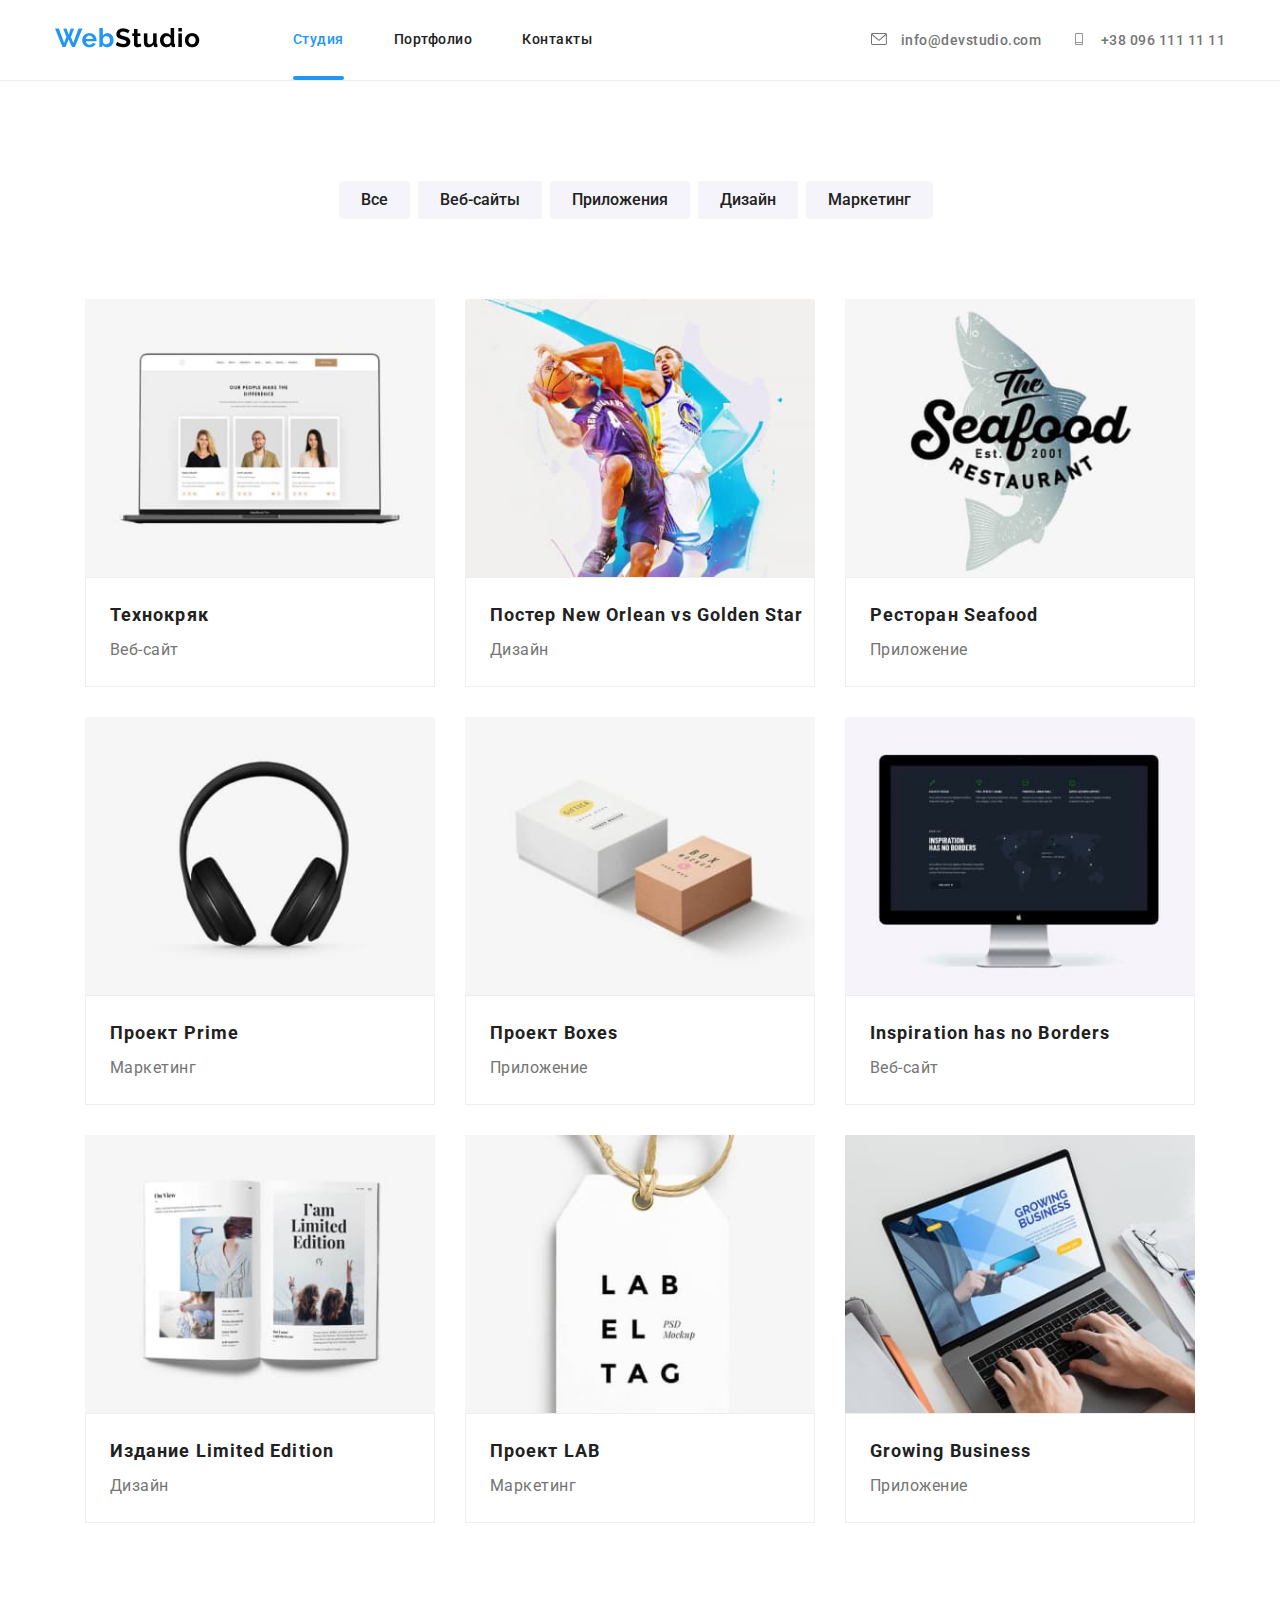
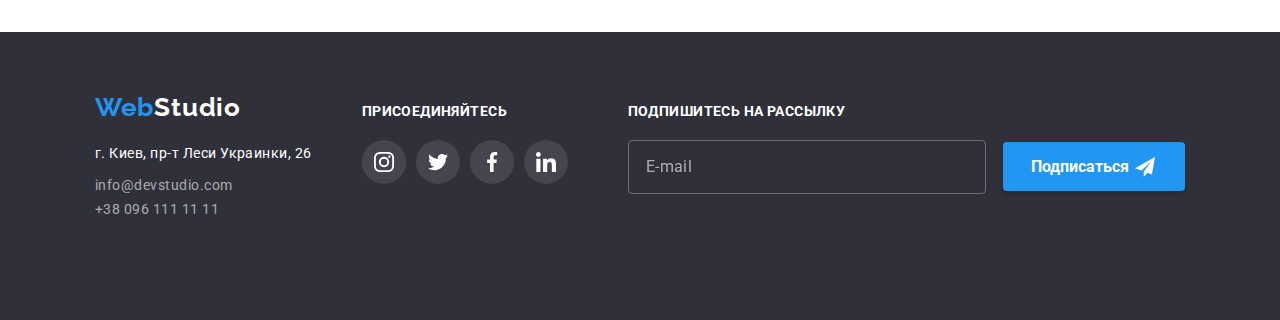
==== commit de6cd64b: "адаптивні фотографії для студії" ====
--- a/portfolio.html
+++ b/portfolio.html
@@ -15,25 +15,35 @@
   <body>
     <!--Шапка-->
     <header>
-      <div class="container-header container">
+      <div class="container-header container list">
         <nav class="container-header__nav">
           <a href="./index.html">
             <img src="./images/WebStudio.png" alt="logo" />
           </a>
+
           <ul class="container-header__list list">
             <li class="item">
-              <a class="container-header__links" href="./index.html">Студия</a>
-            </li>
-            <li class="item">
-              <a class="container-header__links current" href="portfolio.html">Портфолио</a>
-            </li>
-            <li class="item"><a class="container-header__links" href="">Контакты</a></li>
+              <a class="container-header__links current" href="./index.html"
+                >Студия</a
+              >
+            </li>
+            <li class="item">
+              <a class="container-header__links" href="portfolio.html"
+                >Портфолио</a
+              >
+            </li>
+            <li class="item">
+              <a class="container-header__links" href="">Контакты</a>
+            </li>
           </ul>
         </nav>
-        <address>
+        <address class="container-adress">
           <ul class="auth-nav list">
             <li class="item list">
-              <a class="auth-nav__contacts list" href="mailto:info@devstudio.com">
+              <a
+                class="auth-nav__contacts list"
+                href="mailto:info@devstudio.com"
+              >
                 <svg class="auth-nav__icons list">
                   <use href="./images/symbol-defs.svg#icon-mail"></use>
                 </svg>
@@ -50,8 +60,69 @@
             </li>
           </ul>
         </address>
+
+        <button class="button-menu" type="button" data-menu-button>
+          <svg class="button-menu__icon" width="40" height="40">
+            <use
+              class="button-menu__burger"
+              href="./images/symbol-defs.svg#icon-menu"
+            ></use>
+            <use
+              class="button-menu__cross"
+              href="./images/symbol-defs.svg#icon-close"
+            ></use>
+          </svg>
+        </button>
       </div>
+      
     </header>
+
+<!--mobile menu-->  
+    <div class="mobile-menu" data-menu>
+      <nav class="navigation-menu">
+        <ul class="menu list">
+          <li class="menu__item">
+            <a class="menu__link" href="#">Студия</a>
+          </li>
+          <li class="menu__item">
+            <a class="menu__link" href="./portfolio.html">Портфолио</a>
+          </li>
+          <li class="menu__item">
+            <a class="menu__link" href="#">Контакты</a>
+          </li>
+        </ul>
+      </nav>
+
+      <div class="contacts-lists">
+        <ul class="contacts-menu list">
+          <li class="contacts-menu__item">
+            <a href="tel:+380961111111" class="contacts-menu__link">
+              +38 096 111 11 11</a
+            >
+          </li>
+          <li class="contacts-menu__item">
+            <a href="mailto:info@devstudio.com" class="mail__contacts">
+              info@devstudio.com</a
+            >
+          </li>
+        </ul>
+       
+        <ul class="social-menu list">
+          <li class="social-menu__item">
+            <a class="social-menu__link" href="#">Instagram</a>
+          </li>
+          <li class="social-menu__item">
+            <a class="social-menu__link" href="#">Twitter</a>
+          </li>
+          <li class="social-menu__item">
+            <a class="social-menu__link" href="#">Facebook</a>
+          </li>
+          <li class="social-menu__item">
+            <a class="social-menu__link" href="#">LinkedIn</a>
+          </li>
+        </ul>
+      </div>
+    </div>
     <main>
       <!--Фільтри-->
 
@@ -396,5 +467,26 @@
         </div>
       </div>
     </footer>
+
+    <script src="./js/menu.js">
+      const refs = {
+        openModalBtn: document.querySelector("[data-open-modal]"),
+        closeModalBtn: document.querySelector("[data-close-modal]"),
+        backdrop: document.querySelector("[data-backdrop]"),
+      };
+
+      refs.openModalBtn.addEventListener("click", toggleModal);
+      refs.closeModalBtn.addEventListener("click", toggleModal);
+
+      refs.backdrop.addEventListener("click", logBackdropClick);
+
+      function toggleModal() {
+        refs.backdrop.classList.toggle("is-hidden");
+      }
+
+      function logBackdropClick() {
+        console.log("Это клик в бекдроп");
+      }
+    </script>
   </body>
 </html>
--- a/css/main.min.css
+++ b/css/main.min.css
@@ -1,3 +1,3 @@
 /*! modern-normalize v1.0.0 | MIT License | https://github.com/sindresorhus/modern-normalize */*,*::before,*::after{-webkit-box-sizing:border-box;box-sizing:border-box}:root{-moz-tab-size:4;-o-tab-size:4;tab-size:4}html{line-height:1.15;-webkit-text-size-adjust:100%}body{margin:0}body{font-family:system-ui,-apple-system,"Segoe UI",Roboto,Helvetica,Arial,sans-serif,"Apple Color Emoji","Segoe UI Emoji"}hr{height:0;color:inherit}abbr[title]{-webkit-text-decoration:underline dotted;text-decoration:underline dotted}b,strong{font-weight:bolder}code,kbd,samp,pre{font-family:ui-monospace, SFMono-Regular, Consolas, "Liberation Mono", Menlo,- monospace;font-size:1em}small{font-size:80%}sub,sup{font-size:75%;line-height:0;position:relative;vertical-align:baseline}sub{bottom:-0.25em}sup{top:-0.5em}table{text-indent:0;border-color:inherit}button,input,optgroup,select,textarea{font-family:inherit;font-size:100%;line-height:1.15;margin:0}button,select{text-transform:none}button,[type="button"],[type="reset"],[type="submit"]{-webkit-appearance:button}::-moz-focus-inner{border-style:none;padding:0}:-moz-focusring{outline:1px dotted ButtonText}:-moz-ui-invalid{box-shadow:none}legend{padding:0}progress{vertical-align:baseline}::-webkit-inner-spin-button,::-webkit-outer-spin-button{height:auto}[type="search"]{-webkit-appearance:textfield;outline-offset:-2px}::-webkit-search-decoration{-webkit-appearance:none}::-webkit-file-upload-button{-webkit-appearance:button;font:inherit}summary{display:list-item}body{font-family:"Roboto";color:#212121;letter-spacing:0.03em;font-weight:400;margin:0}.list{padding:0;margin:0;list-style:none}.container{margin:0px auto;padding-left:15px;padding-right:15px}@media screen and (min-width: 480px){.container{width:480px}}@media screen and (min-width: 768px){.container{width:768px}}@media screen and (min-width: 1170px){.container{width:1170px}}a{text-decoration:none}ul{list-style-type:none}.visualy-hidden{position:absolute;clip:rect(0 0 0 0);width:1px;height:1px;margin:-1px}.hero{padding:118px 0;text-align:center;max-width:480px;max-height:400px;margin:0px auto;background-color:rgba(47,48,58,0.4);background-image:-webkit-gradient(linear, left top, left bottom, from(rgba(47,48,58,0.4)), to(rgba(47,48,58,0.4))),url(../images/mobile@1x.jpg);background-image:linear-gradient(rgba(47,48,58,0.4), rgba(47,48,58,0.4)),url(../images/mobile@1x.jpg);background-position:center;background-size:cover}@media screen and (min-device-pixel-ratio: 2), screen and (-webkit-min-device-pixel-ratio: 2), screen and (min-resolution: 192dpi), screen and (min-resolution: 2dppx){.hero{background-image:-webkit-gradient(linear, left top, left bottom, from(rgba(47,48,58,0.4)), to(rgba(47,48,58,0.4))),url(../images/mobile@2x.jpg);background-image:linear-gradient(rgba(47,48,58,0.4), rgba(47,48,58,0.4)),url(../images/mobile@2x.jpg);background-position:center;background-size:cover}}@media screen and (min-width: 768px){.hero{max-width:768px;max-height:400px;background-image:-webkit-gradient(linear, left top, left bottom, from(rgba(47,48,58,0.4)), to(rgba(47,48,58,0.4))),url(../images/tablet@1x.jpg);background-image:linear-gradient(rgba(47,48,58,0.4), rgba(47,48,58,0.4)),url(../images/tablet@1x.jpg);background-position:center;background-size:cover}}@media screen and (min-width: 768px) and (min-device-pixel-ratio: 2), screen and (min-width: 768px) and (-webkit-min-device-pixel-ratio: 2), screen and (min-width: 768px) and (min-resolution: 192dpi), screen and (min-width: 768px) and (min-resolution: 2dppx){.hero{background-image:-webkit-gradient(linear, left top, left bottom, from(rgba(47,48,58,0.4)), to(rgba(47,48,58,0.4))),url(../images/tablet@2x.jpg);background-image:linear-gradient(rgba(47,48,58,0.4), rgba(47,48,58,0.4)),url(../images/tablet@2x.jpg);background-position:center;background-size:cover}}@media screen and (min-width: 1170px){.hero{max-width:1600px;max-height:600px;padding:200px 0;background-image:-webkit-gradient(linear, left top, left bottom, from(rgba(47,48,58,0.4)), to(rgba(47,48,58,0.4))),url(../images/desktop@1x.jpg);background-image:linear-gradient(rgba(47,48,58,0.4), rgba(47,48,58,0.4)),url(../images/desktop@1x.jpg);background-position:center;background-size:cover}}@media screen and (min-width: 1170px) and (min-device-pixel-ratio: 2), screen and (min-width: 1170px) and (-webkit-min-device-pixel-ratio: 2), screen and (min-width: 1170px) and (min-resolution: 192dpi), screen and (min-width: 1170px) and (min-resolution: 2dppx){.hero{background-image:-webkit-gradient(linear, left top, left bottom, from(rgba(47,48,58,0.4)), to(rgba(47,48,58,0.4))),url(../images/desktop@2x.jpg);background-image:linear-gradient(rgba(47,48,58,0.4), rgba(47,48,58,0.4)),url(../images/desktop@2x.jpg);background-position:center;background-size:cover}}.hero__title{text-align:center;color:#fff;font-size:26px;line-height:1.6;letter-spacing:0.06em;text-transform:uppercase}.hero__button{display:-webkit-box;display:-ms-flexbox;display:flex;margin-right:auto;margin-left:auto;-webkit-box-shadow:0px 4px 4px rgba(0,0,0,0.15);box-shadow:0px 4px 4px rgba(0,0,0,0.15);border-radius:4px;padding-right:32px;padding-left:32px;padding-top:10px;padding-bottom:10px;color:#fff;background:#2196f3;font-weight:700;font-size:16px;line-height:1.87;border:#ffffff}.benefits{padding-bottom:60px}@media screen and (min-width: 1170px){.benefits{padding:94px 0 0}}.benefits__background{height:120px;margin-bottom:30px;display:-webkit-box;display:-ms-flexbox;display:flex;-webkit-box-align:center;-ms-flex-align:center;align-items:center;-webkit-box-pack:center;-ms-flex-pack:center;justify-content:center;background:#f5f4fa}.benefits__icons{width:70px;height:70px}.benefits__list{margin-top:15px;margin-bottom:-30px}@media screen and (min-width: 768px){.benefits__list{display:-webkit-box;display:-ms-flexbox;display:flex;-ms-flex-wrap:wrap;flex-wrap:wrap;-webkit-box-pack:justify;-ms-flex-pack:justify;justify-content:space-between}}.benefits__list .item{margin-bottom:30px}@media screen and (min-width: 768px){.benefits__list .item{width:calc((100% - 4 * 15px) / 2);margin:15px}}@media screen and (min-width: 1170px){.benefits__list .item{width:calc((100% - 8 * 15px) / 4);margin:15px}}.benefits__title{font-weight:bold;font-size:14px;line-height:1.14;text-align:center;letter-spacing:0.03em;text-transform:uppercase;color:#212121}.benefits__text{color:#757575;font-weight:normal;font-size:14px;line-height:1.17;letter-spacing:0.03em}.our-work{display:none}@media screen and (min-width: 1170px){.our-work{display:block;padding:94px 0 94px 0}}.our-work__container{margin-left:auto;margin-right:auto;width:1172px;padding-left:20px;padding-right:20px;outline:2px solid transparent}.our-work__list{display:-webkit-box;display:-ms-flexbox;display:flex;-ms-flex-wrap:wrap;flex-wrap:wrap;-webkit-box-pack:justify;-ms-flex-pack:justify;justify-content:space-between}.our-work__list .item{position:relative;width:calc((100% - 60px) / 3);margin-right:30px}.our-work__list .item:nth-child(3n){margin-right:0}.our-work__title{position:absolute;bottom:4px;left:0;padding-top:27px;padding-bottom:27px;width:370px;text-align:center;font-weight:700;font-size:14px;line-height:1.14;letter-spacing:0.03em;color:#ffffff;background:rgba(47,48,58,0.8)}.our-work__feature{font-weight:700;font-size:36px;line-height:1.17;text-align:center;margin-bottom:50px}.team{padding-bottom:60px;background:#f5f4fa;padding-top:60px;margin-bottom:-30px}.team__title{font-weight:700;font-size:28px;line-height:1.17;text-align:center;letter-spacing:0.03em;color:#212121;margin-bottom:30px}.team__work{display:-webkit-box;display:-ms-flexbox;display:flex;-ms-flex-wrap:wrap;flex-wrap:wrap;-webkit-box-pack:justify;-ms-flex-pack:justify;justify-content:space-between}@media screen and (min-width: 768px){.team__work{display:-webkit-box;display:-ms-flexbox;display:flex;-ms-flex-wrap:wrap;flex-wrap:wrap;-webkit-box-pack:justify;-ms-flex-pack:justify;justify-content:space-between;margin:-15px}}.team__work .item{margin-bottom:30px}@media screen and (min-width: 768px){.team__work .item{width:calc((100% - 4 * 15px) / 2);margin:15px}}@media screen and (min-width: 1170px){.team__work .item{width:calc((100% - 8 * 15px) / 4);margin:15px}}.team__work img{display:block;height:auto;width:100%}.team__staff{padding:30px;background-color:#fff;-webkit-box-shadow:0px 1px 3px rgba(0,0,0,0.12),0px 1px 1px rgba(0,0,0,0.14),0px 2px 1px rgba(0,0,0,0.2);box-shadow:0px 1px 3px rgba(0,0,0,0.12),0px 1px 1px rgba(0,0,0,0.14),0px 2px 1px rgba(0,0,0,0.2);border-radius:0px 0px 4px 4px}.team__name{font-size:16px;line-height:1.19;text-align:center;margin-bottom:10px}.team__positions{font-size:16px;line-height:1.19px;color:#757575;text-align:center}.team__networks{display:-webkit-box;display:-ms-flexbox;display:flex;-webkit-box-align:center;-ms-flex-align:center;align-items:center;-webkit-box-pack:center;-ms-flex-pack:center;justify-content:center}.team__social-link{display:-webkit-box;display:-ms-flexbox;display:flex;color:#afb1b8;padding:0;border:none;width:44px;height:44px;border-radius:50%;background-color:#fff;-webkit-box-pack:center;-ms-flex-pack:center;justify-content:center;-webkit-box-align:center;-ms-flex-align:center;align-items:center;margin-right:10px;-webkit-transition:color 250ms cubic-bezier(0.4, 0, 0.2, 1),background-color 250ms cubic-bezier(0.4, 0, 0.2, 1),-webkit-box-shadow 250ms cubic-bezier(0.4, 0, 0.2, 1);transition:color 250ms cubic-bezier(0.4, 0, 0.2, 1),background-color 250ms cubic-bezier(0.4, 0, 0.2, 1),-webkit-box-shadow 250ms cubic-bezier(0.4, 0, 0.2, 1);transition:color 250ms cubic-bezier(0.4, 0, 0.2, 1),background-color 250ms cubic-bezier(0.4, 0, 0.2, 1),box-shadow 250ms cubic-bezier(0.4, 0, 0.2, 1);transition:color 250ms cubic-bezier(0.4, 0, 0.2, 1),background-color 250ms cubic-bezier(0.4, 0, 0.2, 1),box-shadow 250ms cubic-bezier(0.4, 0, 0.2, 1),-webkit-box-shadow 250ms cubic-bezier(0.4, 0, 0.2, 1)}.team__social-link:hover,.team__social-link:focus{color:#fff;background-color:#2196f3}.team__icons{width:20px;height:20px;fill:currentColor}.clients{padding-top:94px;padding-bottom:94px}.clients__title{font-weight:bold;font-size:28px;line-height:1.18;text-align:center;letter-spacing:0.03em;color:#212121;margin-bottom:30px}.clients__icons{display:-webkit-box;display:-ms-flexbox;display:flex;-ms-flex-wrap:wrap;flex-wrap:wrap;-webkit-box-pack:justify;-ms-flex-pack:justify;justify-content:space-between;margin-bottom:-30px;margin:-15px}@media screen and (min-width: 768px){.clients__icons{margin:-15px}}.clients__icons .item{height:90px;width:calc((100% - 4 * 15px) / 2);margin:15px}@media screen and (min-width: 768px){.clients__icons .item{width:calc((100% - 6 * 15px) / 3)}}@media screen and (min-width: 1170px){.clients__icons .item{width:calc((100% - 12 * 15px) / 6)}}.clients__link{display:-webkit-box;display:-ms-flexbox;display:flex;-webkit-box-align:center;-ms-flex-align:center;align-items:center;-webkit-box-pack:center;-ms-flex-pack:center;justify-content:center;width:100%;height:100%;border-radius:4px;border:1px solid #afb1b8;fill:#afb1b8;background-color:#fff;-webkit-transition:fill 250ms cubic-bezier(0.4, 0, 0.2, 1),border-color 250ms cubic-bezier(0.4, 0, 0.2, 1);transition:fill 250ms cubic-bezier(0.4, 0, 0.2, 1),border-color 250ms cubic-bezier(0.4, 0, 0.2, 1)}.clients__link:hover,.clients__link:focus{border:1px solid #2196f3;fill:#2196f3}footer{background:#2f303a;text-align:center;display:-webkit-box;display:-ms-flexbox;display:flex;-ms-flex-wrap:wrap;flex-wrap:wrap;padding:60px 0 60px 0}@media screen and (min-width: 1170px){footer{padding:60px 0px}}.footer__container{max-width:1600px;text-align:center}@media screen and (min-width: 768px){.footer__container{display:-webkit-box;display:-ms-flexbox;display:flex;-ms-flex-wrap:wrap;flex-wrap:wrap;-webkit-box-align:baseline;-ms-flex-align:baseline;align-items:baseline}}@media screen and (min-width: 1170px){.footer__container{text-align:start;-ms-flex-pack:distribute;justify-content:space-around}}.web{font-family:"Raleway";font-style:normal;font-weight:700;font-size:26px;line-height:1.19;letter-spacing:0.03em;color:#2196f3}.studio{font-family:"Raleway";font-style:normal;font-weight:700;font-size:26px;line-height:1.19;letter-spacing:0.03em;color:#fff}.footer__info{margin-bottom:60px}@media screen and (min-width: 768px){.footer__info{margin-left:61px;margin-right:165px}}@media screen and (min-width: 1170px){.footer__info{margin:0}}.footer__adress{margin-top:20px;margin-bottom:60px;font-style:normal;font-weight:400;font-size:14px;line-height:1.71}@media screen and (min-width: 1170px){.footer__adress{margin-bottom:9px}}.footer__location{margin-bottom:8px;font-style:normal;font-size:14px;line-height:1.7;color:#fff}.footer__tel{font-style:normal;font-size:14px;line-height:1.7;color:rgba(255,255,255,0.6);margin-bottom:60px}.footer__email{font-style:normal;font-size:14px;line-height:1.7;color:rgba(255,255,255,0.6)}.footer__end{margin-bottom:60px}.footer__join{font-weight:bold;font-size:14px;line-height:1.14;letter-spacing:0.03em;text-transform:uppercase;-webkit-box-align:center;-ms-flex-align:center;align-items:center;-webkit-box-pack:center;-ms-flex-pack:center;justify-content:center;margin-bottom:20px;color:#fff}.footer-networks{display:-webkit-box;display:-ms-flexbox;display:flex;-webkit-box-pack:center;-ms-flex-pack:center;justify-content:center;-webkit-box-align:center;-ms-flex-align:center;align-items:center;padding:0}.footer__social-links{display:-webkit-box;display:-ms-flexbox;display:flex;color:#fff;-webkit-box-align:center;-ms-flex-align:center;align-items:center;-webkit-box-pack:center;-ms-flex-pack:center;justify-content:center;padding:0;border:none;width:44px;height:44px;border-radius:50%;background-color:rgba(255,255,255,0.1);margin-right:10px;-webkit-transition:background-color 250ms cubic-bezier(0.4, 0, 0.2, 1),-webkit-box-shadow 250ms cubic-bezier(0.4, 0, 0.2, 1);transition:background-color 250ms cubic-bezier(0.4, 0, 0.2, 1),-webkit-box-shadow 250ms cubic-bezier(0.4, 0, 0.2, 1);transition:background-color 250ms cubic-bezier(0.4, 0, 0.2, 1),box-shadow 250ms cubic-bezier(0.4, 0, 0.2, 1);transition:background-color 250ms cubic-bezier(0.4, 0, 0.2, 1),box-shadow 250ms cubic-bezier(0.4, 0, 0.2, 1),-webkit-box-shadow 250ms cubic-bezier(0.4, 0, 0.2, 1)}.footer__social-links:hover,.footer__social-links:focus{color:#fff;background-color:#2196f3}.footer__icons{width:20px;height:20px;fill:currentColor;-webkit-box-align:center;-ms-flex-align:center;align-items:center;-webkit-box-pack:center;-ms-flex-pack:center;justify-content:center}.footer__area{display:block}@media screen and (min-width: 768px) and (max-width: 1160px){.footer__form{margin-right:auto;margin-left:auto}}.footer__form-input{padding:17px;width:100%;background-color:transparent;border:1px solid rgba(255,255,255,0.3);-webkit-box-sizing:border-box;box-sizing:border-box;color:#fff;-webkit-filter:drop-shadow(0px 4px 4px rgba(0,0,0,0.15));filter:drop-shadow(0px 4px 4px rgba(0,0,0,0.15));border-radius:4px;margin-bottom:20px}@media screen and (min-width: 768px) and (max-width: 1160px){.footer__form-input{min-width:450px}}@media screen and (min-width: 1170px){.footer__form-input{width:358px;margin-bottom:0}}.footer__form-input::-webkit-input-placeholder{display:-webkit-box;display:flex;-webkit-box-align:center;align-items:center;font-weight:400;font-size:16px;line-height:1.25;letter-spacing:0.03em;color:rgba(255,255,255,0.6)}.footer__form-input:-ms-input-placeholder{display:-ms-flexbox;display:flex;-ms-flex-align:center;align-items:center;font-weight:400;font-size:16px;line-height:1.25;letter-spacing:0.03em;color:rgba(255,255,255,0.6)}.footer__form-input::-ms-input-placeholder{display:-ms-flexbox;display:flex;-ms-flex-align:center;align-items:center;font-weight:400;font-size:16px;line-height:1.25;letter-spacing:0.03em;color:rgba(255,255,255,0.6)}.footer__form-input::placeholder{display:-webkit-box;display:-ms-flexbox;display:flex;-webkit-box-align:center;-ms-flex-align:center;align-items:center;font-weight:400;font-size:16px;line-height:1.25;letter-spacing:0.03em;color:rgba(255,255,255,0.6)}.footer__form-button{margin-left:13px;padding:10px 28px;-webkit-box-shadow:0px 4px 4px rgba(0,0,0,0.15);box-shadow:0px 4px 4px rgba(0,0,0,0.15);border-radius:4px;color:#fff;background:#2196f3;font-weight:700;font-size:16px;line-height:1.87;border:transparent}.footer__form-icon{fill:#fff;-webkit-box-align:center;-ms-flex-align:center;align-items:center;-webkit-box-pack:center;-ms-flex-pack:center;justify-content:center;-webkit-transform:translateY(5px);transform:translateY(5px)}.backdrop{position:fixed;top:0;left:0;width:100%;height:100%;background-color:rgba(0,0,0,0.2);-webkit-transition:opacity 250ms cubic-bezier(0.4, 0, 0.2, 1);transition:opacity 250ms cubic-bezier(0.4, 0, 0.2, 1)}.backdrop.is-hidden{opacity:0;pointer-events:none}.modal{overflow-y:scroll;padding:40px;position:absolute;left:50%;top:50%;-webkit-transform:translate(-50%, -50%);transform:translate(-50%, -50%);width:calc(100% - 30px);height:calc(100vh - 12vh - 12vh);min-height:590px;background:#ffffff;-webkit-box-shadow:0px 1px 3px rgba(0,0,0,0.12),0px 1px 1px rgba(0,0,0,0.14),0px 2px 1px rgba(0,0,0,0.2);box-shadow:0px 1px 3px rgba(0,0,0,0.12),0px 1px 1px rgba(0,0,0,0.14),0px 2px 1px rgba(0,0,0,0.2);border-radius:4px;-webkit-transform:translate(-50%, -50%) scale(1);transform:translate(-50%, -50%) scale(1);-webkit-transition:-webkit-transform 250ms cubic-bezier(0.4, 0, 0.2, 1);transition:-webkit-transform 250ms cubic-bezier(0.4, 0, 0.2, 1);transition:transform 250ms cubic-bezier(0.4, 0, 0.2, 1);transition:transform 250ms cubic-bezier(0.4, 0, 0.2, 1), -webkit-transform 250ms cubic-bezier(0.4, 0, 0.2, 1)}@media screen and (min-width: 768px){.modal{width:450px;height:auto;min-height:609px;top:50%;left:50%;-webkit-transform:translate(-50%, -50%) scale(1);transform:translate(-50%, -50%) scale(1)}}@media screen and (min-width: 1170px){.modal{width:528px;min-height:581px}}.backdrop.is-hidden .modal{-webkit-transform:translate(-50%, -50%) scale(0.9);transform:translate(-50%, -50%) scale(0.9)}.modal-btn{position:absolute;top:8px;right:8px;width:30px;height:30px;display:-webkit-box;display:-ms-flexbox;display:flex;-webkit-box-align:center;-ms-flex-align:center;align-items:center;-webkit-box-pack:center;-ms-flex-pack:center;justify-content:center;border:1px solid rgba(0,0,0,0.1);border-radius:50%;cursor:pointer;background:#fff;-webkit-transition:fill 250ms cubic-bezier(0.4, 0, 0.2, 1);transition:fill 250ms cubic-bezier(0.4, 0, 0.2, 1)}.modal-btn:hover,.modal-btn:focus{fill:#2196f3}.modal-form-title{margin-bottom:12px;font-weight:700;font-size:20px;line-height:1.15;text-align:center;letter-spacing:0.03em;color:#212121}.form-list{display:-webkit-box;display:-ms-flexbox;display:flex;-webkit-box-orient:vertical;-webkit-box-direction:normal;-ms-flex-direction:column;flex-direction:column}.form-fild{position:relative;display:-webkit-box;display:-ms-flexbox;display:flex;-webkit-box-orient:vertical;-webkit-box-direction:normal;-ms-flex-direction:column;flex-direction:column;margin-bottom:10px;margin-left:0}.form-fild:nth-child(4){margin-bottom:0}.input{padding-top:11px;padding-bottom:11px;padding-left:35px;border-color:rgba(33,33,33,0.2);-webkit-box-sizing:border-box;box-sizing:border-box;border-radius:4px;margin-top:4px;-webkit-transition:border-color 250ms cubic-bezier(0.4, 0, 0.2, 1);transition:border-color 250ms cubic-bezier(0.4, 0, 0.2, 1)}.input:focus,.input:hover{border-color:#2196f3;outline:none}.input:focus ~ svg,.input:hover ~ svg{fill:#2196f3}.form-fild svg{-webkit-transition:fill 250ms cubic-bezier(0.4, 0, 0.2, 1);transition:fill 250ms cubic-bezier(0.4, 0, 0.2, 1)}.form-fild label{font-size:12px;line-height:1.16;letter-spacing:0.01em;color:#757575}.textarea{margin-top:4px;border:1px solid rgba(33,33,33,0.2);-webkit-box-sizing:border-box;box-sizing:border-box;border-radius:4px;resize:none;-webkit-transition:border-color 250ms cubic-bezier(0.4, 0, 0.2, 1);transition:border-color 250ms cubic-bezier(0.4, 0, 0.2, 1)}.textarea:focus,.textarea:hover{border-color:#2196f3}.form-fild ::-webkit-input-placeholder{padding:16px 12px;font-family:Roboto;font-size:12px;line-height:1.16px;letter-spacing:0.01em;color:rgba(117,117,117,0.5)}.form-fild :-ms-input-placeholder{padding:16px 12px;font-family:Roboto;font-size:12px;line-height:1.16px;letter-spacing:0.01em;color:rgba(117,117,117,0.5)}.form-fild ::-ms-input-placeholder{padding:16px 12px;font-family:Roboto;font-size:12px;line-height:1.16px;letter-spacing:0.01em;color:rgba(117,117,117,0.5)}.form-fild ::placeholder{padding:16px 12px;font-family:Roboto;font-size:12px;line-height:1.16px;letter-spacing:0.01em;color:rgba(117,117,117,0.5)}.form-fild svg{position:absolute;top:50%;left:5px;-webkit-transform:translateX(50%);transform:translateX(50%)}.form-checkbox{display:-webkit-box;display:-ms-flexbox;display:flex;-webkit-box-orient:horizontal;-webkit-box-direction:normal;-ms-flex-direction:row;flex-direction:row;margin-top:20px;font-size:14px;line-height:1.71;-webkit-box-align:center;-ms-flex-align:center;align-items:center;-webkit-box-pack:center;-ms-flex-pack:center;justify-content:center;letter-spacing:0.03em;color:#757575}.conditions{color:#2196f3;text-decoration:underline}.button-modal{margin-right:auto;margin-left:auto;margin-top:30px;width:200px;-webkit-box-shadow:0px 4px 4px rgba(0,0,0,0.15);box-shadow:0px 4px 4px rgba(0,0,0,0.15);border-radius:4px;padding-right:50px;padding-left:50px;padding-top:10px;padding-bottom:10px;color:#fff;background:#2196f3;font-weight:700;font-size:16px;line-height:1.87;border:#ffffff}.checkbox-label{display:-webkit-box;display:-ms-flexbox;display:flex;-webkit-box-align:center;-ms-flex-align:center;align-items:center}.checkbox{position:absolute;clip:rect(0 0 0 0);width:1px;height:1px;margin:-1px}.checkbox-icon{margin-right:7px;display:inline-block;width:16px;height:15px;border:2px solid black;border-radius:2px;-webkit-transition:all 250ms cubic-bezier(0.4, 0, 0.2, 1);transition:all 250ms cubic-bezier(0.4, 0, 0.2, 1)}.checkbox:checked+.checkbox-icon{background-origin:border-box;background-size:contain;background-color:#2196f3;border:2px solid #2196f3;background-image:url(../images/iconCheck.svg)}.galery{margin-bottom:94px;margin-top:100px}.galery__container{margin-bottom:40px}.galery__filters{display:-webkit-box;display:-ms-flexbox;display:flex;-ms-flex-wrap:wrap;flex-wrap:wrap}@media screen and (min-width: 768px){.galery__filters{-webkit-box-pack:center;-ms-flex-pack:center;justify-content:center;margin-bottom:30px}}@media screen and (min-width: 1170px){.galery__filters{margin-bottom:50px}}.galery__filters .item{margin-bottom:15px;margin-right:8px}.galery__portfolio-buttons{font-family:Roboto;font-weight:500;font-size:16px;line-height:1.6;color:#212121;background:#f5f4fa;text-align:center;border:#2196f3;border-radius:4px;padding:6px 22px;-webkit-transition:color 250ms cubic-bezier(0.4, 0, 0.2, 1),background-color 250ms cubic-bezier(0.4, 0, 0.2, 1),-webkit-box-shadow 250ms cubic-bezier(0.4, 0, 0.2, 1);transition:color 250ms cubic-bezier(0.4, 0, 0.2, 1),background-color 250ms cubic-bezier(0.4, 0, 0.2, 1),-webkit-box-shadow 250ms cubic-bezier(0.4, 0, 0.2, 1);transition:color 250ms cubic-bezier(0.4, 0, 0.2, 1),background-color 250ms cubic-bezier(0.4, 0, 0.2, 1),box-shadow 250ms cubic-bezier(0.4, 0, 0.2, 1);transition:color 250ms cubic-bezier(0.4, 0, 0.2, 1),background-color 250ms cubic-bezier(0.4, 0, 0.2, 1),box-shadow 250ms cubic-bezier(0.4, 0, 0.2, 1),-webkit-box-shadow 250ms cubic-bezier(0.4, 0, 0.2, 1)}.galery__portfolio-buttons:hover,.galery__portfolio-buttons:focus,.galery__portfolio-buttons:active{background-color:#2196f3;color:#fff;-webkit-box-shadow:0px 3px 1px rgba(0,0,0,0.1),0px 1px 2px rgba(0,0,0,0.08),0px 2px 2px rgba(0,0,0,0.12);box-shadow:0px 3px 1px rgba(0,0,0,0.1),0px 1px 2px rgba(0,0,0,0.08),0px 2px 2px rgba(0,0,0,0.12);border:transparent}.examples__container{margin-left:auto;margin-right:auto;outline:2px solid transparent}.examples__list{-ms-flex-wrap:wrap;flex-wrap:wrap}@media screen and (min-width: 768px){.examples__list{display:-webkit-box;display:-ms-flexbox;display:flex}}.examples__list .item{position:relative;margin-right:30px;margin-bottom:30px;background:#ffffff}@media screen and (min-width: 768px){.examples__list .item{width:calc((100% - 4 * 15px) / 2);margin:15px}}@media screen and (min-width: 1170px){.examples__list .item{width:calc((100% - 6 * 15px) / 3)}}.examples__card-portfolio{display:block;-webkit-box-shadow:none;box-shadow:none;-webkit-transition:-webkit-box-shadow 250ms cubic-bezier(0.4, 0, 0.2, 1);transition:-webkit-box-shadow 250ms cubic-bezier(0.4, 0, 0.2, 1);transition:box-shadow 250ms cubic-bezier(0.4, 0, 0.2, 1);transition:box-shadow 250ms cubic-bezier(0.4, 0, 0.2, 1), -webkit-box-shadow 250ms cubic-bezier(0.4, 0, 0.2, 1)}.examples__card-portfolio:hover .examples__overlay-portfolio,.examples__card-portfolio:focus .examples__overlay-portfolio{-webkit-transform:translateY(0);transform:translateY(0);opacity:0.9}.examples__card-portfolio:hover,.examples__card-portfolio:focus{-webkit-box-shadow:0px 1px 1px rgba(0,0,0,0.12),0px 4px 4px rgba(0,0,0,0.06),1px 4px 6px rgba(0,0,0,0.16);box-shadow:0px 1px 1px rgba(0,0,0,0.12),0px 4px 4px rgba(0,0,0,0.06),1px 4px 6px rgba(0,0,0,0.16);outline:transparent}.examples__thumb{position:relative;overflow:hidden}.examples__image{width:100%;border:0;display:block}.examples__overlay-portfolio{position:absolute;bottom:0;width:100%;height:100%;background-color:#2196f3;-webkit-box-shadow:none;box-shadow:none;-webkit-transform:translateY(100%);transform:translateY(100%);-webkit-transition:-webkit-transform 250ms cubic-bezier(0.4, 0, 0.2, 1);transition:-webkit-transform 250ms cubic-bezier(0.4, 0, 0.2, 1);transition:transform 250ms cubic-bezier(0.4, 0, 0.2, 1);transition:transform 250ms cubic-bezier(0.4, 0, 0.2, 1), -webkit-transform 250ms cubic-bezier(0.4, 0, 0.2, 1)}.examples__exposition{padding:63px 24px;margin:0;font-size:18px;line-height:1.56;color:#fff}.examples__card{padding-bottom:20px;border:1px solid #eeeeee;padding-top:20px;padding-left:24px}.examples__projects-names{font-size:18px;line-height:1.88;letter-spacing:0.06em;color:#212121;margin-bottom:4px}.examples__types-work{font-size:16px;line-height:1.88;letter-spacing:0.03em;color:#757575}
+ monospace;font-size:1em}small{font-size:80%}sub,sup{font-size:75%;line-height:0;position:relative;vertical-align:baseline}sub{bottom:-0.25em}sup{top:-0.5em}table{text-indent:0;border-color:inherit}button,input,optgroup,select,textarea{font-family:inherit;font-size:100%;line-height:1.15;margin:0}button,select{text-transform:none}button,[type="button"],[type="reset"],[type="submit"]{-webkit-appearance:button}::-moz-focus-inner{border-style:none;padding:0}:-moz-focusring{outline:1px dotted ButtonText}:-moz-ui-invalid{box-shadow:none}legend{padding:0}progress{vertical-align:baseline}::-webkit-inner-spin-button,::-webkit-outer-spin-button{height:auto}[type="search"]{-webkit-appearance:textfield;outline-offset:-2px}::-webkit-search-decoration{-webkit-appearance:none}::-webkit-file-upload-button{-webkit-appearance:button;font:inherit}summary{display:list-item}body{font-family:"Roboto";color:#212121;letter-spacing:0.03em;font-weight:400;margin:0}.list{padding:0;margin:0;list-style:none}.container{margin:0px auto;padding-left:15px;padding-right:15px}@media screen and (min-width: 480px){.container{width:480px}}@media screen and (min-width: 768px){.container{width:768px}}@media screen and (min-width: 1170px){.container{width:1170px}}a{text-decoration:none}ul{list-style-type:none}.visualy-hidden{position:absolute;clip:rect(0 0 0 0);width:1px;height:1px;margin:-1px}header{border-bottom:1px solid #ececec}.container-header{position:relative;padding-top:16px;padding-bottom:16px;display:-webkit-box;display:-ms-flexbox;display:flex;-webkit-box-align:center;-ms-flex-align:center;align-items:center}@media screen and (min-width: 768px){.container-header{padding:0;width:768px}}@media screen and (min-width: 1170px){.container-header{padding:0;width:1170px}}.container-header__nav{display:-webkit-box;display:-ms-flexbox;display:flex;-webkit-box-align:center;-ms-flex-align:center;align-items:center}.container-header__list{display:none}@media screen and (min-width: 768px){.container-header__list{display:-webkit-box;display:-ms-flexbox;display:flex}}@media screen and (min-width: 1170px){.container-header__list{display:-webkit-box;display:-ms-flexbox;display:flex}}.container-header__list .item{margin-right:50px}.container-header__list .item:last-child{margin-right:0}.container-header__list .item:first-child{margin-left:93px}.container-header__list .container-header__links{display:block;position:relative;padding-top:32px;padding-bottom:32px;font-weight:500;font-size:14px;line-height:1.14;color:#212121;-webkit-transition:color 250ms cubic-bezier(0.4, 0, 0.2, 1);transition:color 250ms cubic-bezier(0.4, 0, 0.2, 1)}.container-header__list .container-header__links.current,.container-header__list .container-header__links:hover,.container-header__list .container-header__links:focus{color:#2196f3}.container-header__links::after{content:"";position:absolute;left:0;bottom:0;display:block;width:100%;height:4px;background:#2196f3;border-radius:2px;-webkit-transform:scaleX(0);transform:scaleX(0);opacity:0;-webkit-transition:opacity 250ms cubic-bezier(0.4, 0, 0.2, 1),-webkit-transform 250ms cubic-bezier(0.4, 0, 0.2, 1);transition:opacity 250ms cubic-bezier(0.4, 0, 0.2, 1),-webkit-transform 250ms cubic-bezier(0.4, 0, 0.2, 1);transition:transform 250ms cubic-bezier(0.4, 0, 0.2, 1),opacity 250ms cubic-bezier(0.4, 0, 0.2, 1);transition:transform 250ms cubic-bezier(0.4, 0, 0.2, 1),opacity 250ms cubic-bezier(0.4, 0, 0.2, 1),-webkit-transform 250ms cubic-bezier(0.4, 0, 0.2, 1)}.container-header__links.current::after,.container-header__links:hover::after,.container-header__links:focus::after{-webkit-transform:scaleX(1);transform:scaleX(1);background:#2196f3;opacity:1}.container-adress{display:none}@media screen and (min-width: 768px){.container-adress{display:inline-block;margin-left:auto}}@media screen and (min-width: 1170px){.container-adress{display:-webkit-box;display:-ms-flexbox;display:flex}}.auth-nav__contacts{font-weight:500;font-size:14px;line-height:16px;color:#757575;font-style:normal;-webkit-transition:color 250ms cubic-bezier(0.4, 0, 0.2, 1);transition:color 250ms cubic-bezier(0.4, 0, 0.2, 1)}.auth-nav__contacts:hover,.auth-nav__contacts:focus{color:#2196f3}.auth-nav__icons{width:16px;height:12px;margin-right:10px;fill:currentColor}.auth-nav{display:-webkit-box;display:-ms-flexbox;margin-left:auto}@media screen and (min-width: 768px){.auth-nav{display:block}}@media screen and (min-width: 1170px){.auth-nav{display:-webkit-box;display:-ms-flexbox;display:flex}}.auth-nav .item{margin-left:250px}@media screen and (min-width: 768px){.auth-nav .item{margin-left:0}}.auth-nav .item+.item{margin-left:50px}@media screen and (min-width: 768px){.auth-nav .item+.item{margin-left:0}}@media screen and (min-width: 1170px){.auth-nav .item+.item{margin-left:30px}}.button-menu{z-index:50;position:absolute;top:10px;right:10px;display:-webkit-box;display:-ms-flexbox;display:flex;-webkit-box-align:center;-ms-flex-align:center;align-items:center;-webkit-box-pack:center;-ms-flex-pack:center;justify-content:center;padding:0;width:40px;height:40px;background-color:#fff;color:#212121;border:0;outline-color:transparent}.button-menu:hover,.button-menu:focus{color:#2196f3}.button-menu__icon{fill:currentColor}@media screen and (min-width: 768px){.button-menu{display:none}}.button-menu.is-open .button-menu__burger{display:none}.button-menu__cross{display:none}.button-menu.is-open .button-menu__cross{display:block}.mobile-menu{display:none}.mobile-menu.is-open{height:796px;display:-webkit-box;display:-ms-flexbox;display:flex}@media screen and (max-width: 768px){.mobile-menu{position:absolute;display:none;-webkit-box-orient:vertical;-webkit-box-direction:normal;-ms-flex-direction:column;flex-direction:column;-webkit-box-pack:justify;-ms-flex-pack:justify;justify-content:space-between;top:0;left:0;z-index:10;opacity:1;pointer-events:auto;width:100vw;height:100vh;background-color:#fff;padding:48px 40px;font-weight:500;line-height:1.7;letter-spacing:0.02em}}.menu{font-size:40px;color:#212121}.menu__item{margin-bottom:32px}.menu__link{text-decoration:none;color:black}.menu__link:focus,.menu__link:hover{color:#2196f3}.contacts-menu{font-size:34px;text-decoration:none}.contacts-menu__item{text-decoration:none}.contacts-menu__link{display:block;margin-bottom:32px;font-size:34px;color:#212121}.contacts-menu .mail__contacts{display:block;text-decoration:none;margin-bottom:64px;font-size:24px;color:#212121}.social-menu{display:-webkit-box;display:-ms-flexbox;display:flex;font-size:18px;line-height:1.22}.social-menu__item:not(:last-child){position:relative;margin-right:20px}.social-menu__link{text-decoration:none;color:#2196f3}.social-menu__link::after{content:"";display:block;position:absolute;top:0;left:calc(100% + 10px);width:1px;height:22px;background-color:rgba(33,33,33,0.2)}.menu--hidden{opacity:0;pointer-events:none}.hero{padding:118px 0;text-align:center;max-width:480px;max-height:400px;margin:0px auto;background-color:rgba(47,48,58,0.4);background-image:-webkit-gradient(linear, left top, left bottom, from(rgba(47,48,58,0.4)), to(rgba(47,48,58,0.4))),url(../images/mobile@1x.jpg);background-image:linear-gradient(rgba(47,48,58,0.4), rgba(47,48,58,0.4)),url(../images/mobile@1x.jpg);background-position:center;background-size:cover}@media screen and (min-device-pixel-ratio: 2), screen and (-webkit-min-device-pixel-ratio: 2), screen and (min-resolution: 192dpi), screen and (min-resolution: 2dppx){.hero{background-image:-webkit-gradient(linear, left top, left bottom, from(rgba(47,48,58,0.4)), to(rgba(47,48,58,0.4))),url(../images/mobile@2x.jpg);background-image:linear-gradient(rgba(47,48,58,0.4), rgba(47,48,58,0.4)),url(../images/mobile@2x.jpg);background-position:center;background-size:cover}}@media screen and (min-width: 768px){.hero{max-width:768px;max-height:400px;background-image:-webkit-gradient(linear, left top, left bottom, from(rgba(47,48,58,0.4)), to(rgba(47,48,58,0.4))),url(../images/tablet@1x.jpg);background-image:linear-gradient(rgba(47,48,58,0.4), rgba(47,48,58,0.4)),url(../images/tablet@1x.jpg);background-position:center;background-size:cover}}@media screen and (min-width: 768px) and (min-device-pixel-ratio: 2), screen and (min-width: 768px) and (-webkit-min-device-pixel-ratio: 2), screen and (min-width: 768px) and (min-resolution: 192dpi), screen and (min-width: 768px) and (min-resolution: 2dppx){.hero{background-image:-webkit-gradient(linear, left top, left bottom, from(rgba(47,48,58,0.4)), to(rgba(47,48,58,0.4))),url(../images/tablet@2x.jpg);background-image:linear-gradient(rgba(47,48,58,0.4), rgba(47,48,58,0.4)),url(../images/tablet@2x.jpg);background-position:center;background-size:cover}}@media screen and (min-width: 1170px){.hero{max-width:1600px;min-height:600px;padding:200px 0;background-image:-webkit-gradient(linear, left top, left bottom, from(rgba(47,48,58,0.4)), to(rgba(47,48,58,0.4))),url(../images/desktop@1x.jpg);background-image:linear-gradient(rgba(47,48,58,0.4), rgba(47,48,58,0.4)),url(../images/desktop@1x.jpg);background-position:center;background-size:cover}}@media screen and (min-width: 1170px) and (min-device-pixel-ratio: 2), screen and (min-width: 1170px) and (-webkit-min-device-pixel-ratio: 2), screen and (min-width: 1170px) and (min-resolution: 192dpi), screen and (min-width: 1170px) and (min-resolution: 2dppx){.hero{background-image:-webkit-gradient(linear, left top, left bottom, from(rgba(47,48,58,0.4)), to(rgba(47,48,58,0.4))),url(../images/desktop@2x.jpg);background-image:linear-gradient(rgba(47,48,58,0.4), rgba(47,48,58,0.4)),url(../images/desktop@2x.jpg);background-position:center;background-size:cover}}.hero__title{text-align:center;color:#fff;font-size:26px;line-height:1.6;letter-spacing:0.06em;text-transform:uppercase}.hero__button{display:-webkit-box;display:-ms-flexbox;display:flex;margin-right:auto;margin-left:auto;-webkit-box-shadow:0px 4px 4px rgba(0,0,0,0.15);box-shadow:0px 4px 4px rgba(0,0,0,0.15);border-radius:4px;padding-right:32px;padding-left:32px;padding-top:10px;padding-bottom:10px;color:#fff;background:#2196f3;font-weight:700;font-size:16px;line-height:1.87;border:#ffffff}.benefits{padding-bottom:60px}@media screen and (min-width: 1170px){.benefits{padding:94px 0 0}}.benefits__background{height:120px;margin-bottom:30px;display:-webkit-box;display:-ms-flexbox;display:flex;-webkit-box-align:center;-ms-flex-align:center;align-items:center;-webkit-box-pack:center;-ms-flex-pack:center;justify-content:center;background:#f5f4fa}.benefits__icons{width:70px;height:70px}.benefits__list{margin-top:15px;margin-bottom:-30px}@media screen and (min-width: 768px){.benefits__list{display:-webkit-box;display:-ms-flexbox;display:flex;-ms-flex-wrap:wrap;flex-wrap:wrap;-webkit-box-pack:justify;-ms-flex-pack:justify;justify-content:space-between}}.benefits__list .item{margin-bottom:30px}@media screen and (min-width: 768px){.benefits__list .item{width:calc((100% - 4 * 15px) / 2);margin:15px}}@media screen and (min-width: 1170px){.benefits__list .item{width:calc((100% - 8 * 15px) / 4);margin:15px}}.benefits__title{font-weight:bold;font-size:14px;line-height:1.14;text-align:center;letter-spacing:0.03em;text-transform:uppercase;color:#212121}.benefits__text{color:#757575;font-weight:normal;font-size:14px;line-height:1.17;letter-spacing:0.03em}.our-work{display:none}@media screen and (min-width: 1170px){.our-work{display:block;padding:94px 0 94px 0}}.our-work__container{margin-left:auto;margin-right:auto;width:1172px;padding-left:20px;padding-right:20px;outline:2px solid transparent}.our-work__list{display:-webkit-box;display:-ms-flexbox;display:flex;-ms-flex-wrap:wrap;flex-wrap:wrap;-webkit-box-pack:justify;-ms-flex-pack:justify;justify-content:space-between}.our-work__list .item{position:relative;width:calc((100% - 60px) / 3);margin-right:30px}.our-work__list .item:nth-child(3n){margin-right:0}.our-work__title{position:absolute;bottom:4px;left:0;padding-top:27px;padding-bottom:27px;width:370px;text-align:center;font-weight:700;font-size:14px;line-height:1.14;letter-spacing:0.03em;color:#ffffff;background:rgba(47,48,58,0.8)}.our-work__feature{font-weight:700;font-size:36px;line-height:1.17;text-align:center;margin-bottom:50px}.team{padding-bottom:60px;background:#f5f4fa;padding-top:60px;margin-bottom:-30px}.team__title{font-weight:700;font-size:28px;line-height:1.17;text-align:center;letter-spacing:0.03em;color:#212121;margin-bottom:30px}.team__work{display:-webkit-box;display:-ms-flexbox;display:flex;-ms-flex-wrap:wrap;flex-wrap:wrap;-webkit-box-pack:justify;-ms-flex-pack:justify;justify-content:space-between}@media screen and (min-width: 768px){.team__work{display:-webkit-box;display:-ms-flexbox;display:flex;-ms-flex-wrap:wrap;flex-wrap:wrap;-webkit-box-pack:justify;-ms-flex-pack:justify;justify-content:space-between;margin:-15px}}.team__work .item{margin-bottom:30px}@media screen and (min-width: 768px){.team__work .item{width:calc((100% - 4 * 15px) / 2);margin:15px}}@media screen and (min-width: 1170px){.team__work .item{width:calc((100% - 8 * 15px) / 4);margin:15px}}.team__work img{display:block;height:auto;width:100%}.team__staff{padding:30px;background-color:#fff;-webkit-box-shadow:0px 1px 3px rgba(0,0,0,0.12),0px 1px 1px rgba(0,0,0,0.14),0px 2px 1px rgba(0,0,0,0.2);box-shadow:0px 1px 3px rgba(0,0,0,0.12),0px 1px 1px rgba(0,0,0,0.14),0px 2px 1px rgba(0,0,0,0.2);border-radius:0px 0px 4px 4px}.team__name{font-size:16px;line-height:1.19;text-align:center;margin-bottom:10px}.team__positions{font-size:16px;line-height:1.19px;color:#757575;text-align:center}.team__networks{display:-webkit-box;display:-ms-flexbox;display:flex;-webkit-box-align:center;-ms-flex-align:center;align-items:center;-webkit-box-pack:center;-ms-flex-pack:center;justify-content:center}.team__social-link{display:-webkit-box;display:-ms-flexbox;display:flex;color:#afb1b8;padding:0;border:none;width:44px;height:44px;border-radius:50%;background-color:#fff;-webkit-box-pack:center;-ms-flex-pack:center;justify-content:center;-webkit-box-align:center;-ms-flex-align:center;align-items:center;margin-right:10px;-webkit-transition:color 250ms cubic-bezier(0.4, 0, 0.2, 1),background-color 250ms cubic-bezier(0.4, 0, 0.2, 1),-webkit-box-shadow 250ms cubic-bezier(0.4, 0, 0.2, 1);transition:color 250ms cubic-bezier(0.4, 0, 0.2, 1),background-color 250ms cubic-bezier(0.4, 0, 0.2, 1),-webkit-box-shadow 250ms cubic-bezier(0.4, 0, 0.2, 1);transition:color 250ms cubic-bezier(0.4, 0, 0.2, 1),background-color 250ms cubic-bezier(0.4, 0, 0.2, 1),box-shadow 250ms cubic-bezier(0.4, 0, 0.2, 1);transition:color 250ms cubic-bezier(0.4, 0, 0.2, 1),background-color 250ms cubic-bezier(0.4, 0, 0.2, 1),box-shadow 250ms cubic-bezier(0.4, 0, 0.2, 1),-webkit-box-shadow 250ms cubic-bezier(0.4, 0, 0.2, 1)}.team__social-link:hover,.team__social-link:focus{color:#fff;background-color:#2196f3}.team__icons{width:20px;height:20px;fill:currentColor}.clients{padding-top:94px;padding-bottom:94px}.clients__title{font-weight:bold;font-size:28px;line-height:1.18;text-align:center;letter-spacing:0.03em;color:#212121;margin-bottom:30px}.clients__icons{display:-webkit-box;display:-ms-flexbox;display:flex;-ms-flex-wrap:wrap;flex-wrap:wrap;-webkit-box-pack:justify;-ms-flex-pack:justify;justify-content:space-between;margin-bottom:-30px;margin:-15px}@media screen and (min-width: 768px){.clients__icons{margin:-15px}}.clients__icons .item{height:90px;width:calc((100% - 4 * 15px) / 2);margin:15px}@media screen and (min-width: 768px){.clients__icons .item{width:calc((100% - 6 * 15px) / 3)}}@media screen and (min-width: 1170px){.clients__icons .item{width:calc((100% - 12 * 15px) / 6)}}.clients__link{display:-webkit-box;display:-ms-flexbox;display:flex;-webkit-box-align:center;-ms-flex-align:center;align-items:center;-webkit-box-pack:center;-ms-flex-pack:center;justify-content:center;width:100%;height:100%;border-radius:4px;border:1px solid #afb1b8;fill:#afb1b8;background-color:#fff;-webkit-transition:fill 250ms cubic-bezier(0.4, 0, 0.2, 1),border-color 250ms cubic-bezier(0.4, 0, 0.2, 1);transition:fill 250ms cubic-bezier(0.4, 0, 0.2, 1),border-color 250ms cubic-bezier(0.4, 0, 0.2, 1)}.clients__link:hover,.clients__link:focus{border:1px solid #2196f3;fill:#2196f3}footer{background:#2f303a;text-align:center;display:-webkit-box;display:-ms-flexbox;display:flex;-ms-flex-wrap:wrap;flex-wrap:wrap;padding:60px 0 60px 0}@media screen and (min-width: 1170px){footer{padding:60px 0px}}.footer__container{max-width:1600px;text-align:center}@media screen and (min-width: 768px){.footer__container{display:-webkit-box;display:-ms-flexbox;display:flex;-ms-flex-wrap:wrap;flex-wrap:wrap;-webkit-box-align:baseline;-ms-flex-align:baseline;align-items:baseline}}@media screen and (min-width: 1170px){.footer__container{text-align:start;-ms-flex-pack:distribute;justify-content:space-around}}.web{font-family:"Raleway";font-style:normal;font-weight:700;font-size:26px;line-height:1.19;letter-spacing:0.03em;color:#2196f3}.studio{font-family:"Raleway";font-style:normal;font-weight:700;font-size:26px;line-height:1.19;letter-spacing:0.03em;color:#fff}.footer__info{margin-bottom:60px}@media screen and (min-width: 768px){.footer__info{margin-left:61px;margin-right:165px}}@media screen and (min-width: 1170px){.footer__info{margin:0}}.footer__adress{margin-top:20px;margin-bottom:60px;font-style:normal;font-weight:400;font-size:14px;line-height:1.71}@media screen and (min-width: 1170px){.footer__adress{margin-bottom:9px}}.footer__location{margin-bottom:8px;font-style:normal;font-size:14px;line-height:1.7;color:#fff}.footer__tel{font-style:normal;font-size:14px;line-height:1.7;color:rgba(255,255,255,0.6);margin-bottom:60px}.footer__email{font-style:normal;font-size:14px;line-height:1.7;color:rgba(255,255,255,0.6)}.footer__end{margin-bottom:60px}.footer__join{font-weight:bold;font-size:14px;line-height:1.14;letter-spacing:0.03em;text-transform:uppercase;-webkit-box-align:center;-ms-flex-align:center;align-items:center;-webkit-box-pack:center;-ms-flex-pack:center;justify-content:center;margin-bottom:20px;color:#fff}.footer-networks{display:-webkit-box;display:-ms-flexbox;display:flex;-webkit-box-pack:center;-ms-flex-pack:center;justify-content:center;-webkit-box-align:center;-ms-flex-align:center;align-items:center;padding:0}.footer__social-links{display:-webkit-box;display:-ms-flexbox;display:flex;color:#fff;-webkit-box-align:center;-ms-flex-align:center;align-items:center;-webkit-box-pack:center;-ms-flex-pack:center;justify-content:center;padding:0;border:none;width:44px;height:44px;border-radius:50%;background-color:rgba(255,255,255,0.1);margin-right:10px;-webkit-transition:background-color 250ms cubic-bezier(0.4, 0, 0.2, 1),-webkit-box-shadow 250ms cubic-bezier(0.4, 0, 0.2, 1);transition:background-color 250ms cubic-bezier(0.4, 0, 0.2, 1),-webkit-box-shadow 250ms cubic-bezier(0.4, 0, 0.2, 1);transition:background-color 250ms cubic-bezier(0.4, 0, 0.2, 1),box-shadow 250ms cubic-bezier(0.4, 0, 0.2, 1);transition:background-color 250ms cubic-bezier(0.4, 0, 0.2, 1),box-shadow 250ms cubic-bezier(0.4, 0, 0.2, 1),-webkit-box-shadow 250ms cubic-bezier(0.4, 0, 0.2, 1)}.footer__social-links:hover,.footer__social-links:focus{color:#fff;background-color:#2196f3}.footer__icons{width:20px;height:20px;fill:currentColor;-webkit-box-align:center;-ms-flex-align:center;align-items:center;-webkit-box-pack:center;-ms-flex-pack:center;justify-content:center}.footer__area{display:block}@media screen and (min-width: 768px) and (max-width: 1160px){.footer__form{margin-right:auto;margin-left:auto}}.footer__form-input{padding:17px;width:100%;background-color:transparent;border:1px solid rgba(255,255,255,0.3);-webkit-box-sizing:border-box;box-sizing:border-box;color:#fff;-webkit-filter:drop-shadow(0px 4px 4px rgba(0,0,0,0.15));filter:drop-shadow(0px 4px 4px rgba(0,0,0,0.15));border-radius:4px;margin-bottom:20px}@media screen and (min-width: 768px) and (max-width: 1160px){.footer__form-input{min-width:450px}}@media screen and (min-width: 1170px){.footer__form-input{width:358px;margin-bottom:0}}.footer__form-input::-webkit-input-placeholder{display:-webkit-box;display:flex;-webkit-box-align:center;align-items:center;font-weight:400;font-size:16px;line-height:1.25;letter-spacing:0.03em;color:rgba(255,255,255,0.6)}.footer__form-input:-ms-input-placeholder{display:-ms-flexbox;display:flex;-ms-flex-align:center;align-items:center;font-weight:400;font-size:16px;line-height:1.25;letter-spacing:0.03em;color:rgba(255,255,255,0.6)}.footer__form-input::-ms-input-placeholder{display:-ms-flexbox;display:flex;-ms-flex-align:center;align-items:center;font-weight:400;font-size:16px;line-height:1.25;letter-spacing:0.03em;color:rgba(255,255,255,0.6)}.footer__form-input::placeholder{display:-webkit-box;display:-ms-flexbox;display:flex;-webkit-box-align:center;-ms-flex-align:center;align-items:center;font-weight:400;font-size:16px;line-height:1.25;letter-spacing:0.03em;color:rgba(255,255,255,0.6)}.footer__form-button{margin-left:13px;padding:10px 28px;-webkit-box-shadow:0px 4px 4px rgba(0,0,0,0.15);box-shadow:0px 4px 4px rgba(0,0,0,0.15);border-radius:4px;color:#fff;background:#2196f3;font-weight:700;font-size:16px;line-height:1.87;border:transparent}.footer__form-icon{fill:#fff;-webkit-box-align:center;-ms-flex-align:center;align-items:center;-webkit-box-pack:center;-ms-flex-pack:center;justify-content:center;-webkit-transform:translateY(5px);transform:translateY(5px)}.backdrop{position:fixed;top:0;left:0;width:100%;height:100%;background-color:rgba(0,0,0,0.2);-webkit-transition:opacity 250ms cubic-bezier(0.4, 0, 0.2, 1);transition:opacity 250ms cubic-bezier(0.4, 0, 0.2, 1)}.backdrop.is-hidden{opacity:0;pointer-events:none}.modal{overflow-y:scroll;padding:40px;position:absolute;left:50%;top:50%;-webkit-transform:translate(-50%, -50%);transform:translate(-50%, -50%);width:calc(100% - 30px);height:calc(100vh - 12vh - 12vh);min-height:590px;background:#ffffff;-webkit-box-shadow:0px 1px 3px rgba(0,0,0,0.12),0px 1px 1px rgba(0,0,0,0.14),0px 2px 1px rgba(0,0,0,0.2);box-shadow:0px 1px 3px rgba(0,0,0,0.12),0px 1px 1px rgba(0,0,0,0.14),0px 2px 1px rgba(0,0,0,0.2);border-radius:4px;-webkit-transform:translate(-50%, -50%) scale(1);transform:translate(-50%, -50%) scale(1);-webkit-transition:-webkit-transform 250ms cubic-bezier(0.4, 0, 0.2, 1);transition:-webkit-transform 250ms cubic-bezier(0.4, 0, 0.2, 1);transition:transform 250ms cubic-bezier(0.4, 0, 0.2, 1);transition:transform 250ms cubic-bezier(0.4, 0, 0.2, 1), -webkit-transform 250ms cubic-bezier(0.4, 0, 0.2, 1)}@media screen and (min-width: 768px){.modal{width:450px;height:auto;min-height:609px;top:50%;left:50%;-webkit-transform:translate(-50%, -50%) scale(1);transform:translate(-50%, -50%) scale(1)}}@media screen and (min-width: 1170px){.modal{width:528px;min-height:581px}}.backdrop.is-hidden .modal{-webkit-transform:translate(-50%, -50%) scale(0.9);transform:translate(-50%, -50%) scale(0.9)}.modal-btn{position:absolute;top:8px;right:8px;width:30px;height:30px;display:-webkit-box;display:-ms-flexbox;display:flex;-webkit-box-align:center;-ms-flex-align:center;align-items:center;-webkit-box-pack:center;-ms-flex-pack:center;justify-content:center;border:1px solid rgba(0,0,0,0.1);border-radius:50%;cursor:pointer;background:#fff;-webkit-transition:fill 250ms cubic-bezier(0.4, 0, 0.2, 1);transition:fill 250ms cubic-bezier(0.4, 0, 0.2, 1)}.modal-btn:hover,.modal-btn:focus{fill:#2196f3}.modal-form-title{margin-bottom:12px;font-weight:700;font-size:20px;line-height:1.15;text-align:center;letter-spacing:0.03em;color:#212121}.form-list{display:-webkit-box;display:-ms-flexbox;display:flex;-webkit-box-orient:vertical;-webkit-box-direction:normal;-ms-flex-direction:column;flex-direction:column}.form-fild{position:relative;display:-webkit-box;display:-ms-flexbox;display:flex;-webkit-box-orient:vertical;-webkit-box-direction:normal;-ms-flex-direction:column;flex-direction:column;margin-bottom:10px;margin-left:0}.form-fild:nth-child(4){margin-bottom:0}.input{padding-top:11px;padding-bottom:11px;padding-left:35px;border-color:rgba(33,33,33,0.2);-webkit-box-sizing:border-box;box-sizing:border-box;border-radius:4px;margin-top:4px;-webkit-transition:border-color 250ms cubic-bezier(0.4, 0, 0.2, 1);transition:border-color 250ms cubic-bezier(0.4, 0, 0.2, 1)}.input:focus,.input:hover{border-color:#2196f3;outline:none}.input:focus ~ svg,.input:hover ~ svg{fill:#2196f3}.form-fild svg{-webkit-transition:fill 250ms cubic-bezier(0.4, 0, 0.2, 1);transition:fill 250ms cubic-bezier(0.4, 0, 0.2, 1)}.form-fild label{font-size:12px;line-height:1.16;letter-spacing:0.01em;color:#757575}.textarea{margin-top:4px;border:1px solid rgba(33,33,33,0.2);-webkit-box-sizing:border-box;box-sizing:border-box;border-radius:4px;resize:none;-webkit-transition:border-color 250ms cubic-bezier(0.4, 0, 0.2, 1);transition:border-color 250ms cubic-bezier(0.4, 0, 0.2, 1)}.textarea:focus,.textarea:hover{border-color:#2196f3}.form-fild ::-webkit-input-placeholder{padding:16px 12px;font-family:Roboto;font-size:12px;line-height:1.16px;letter-spacing:0.01em;color:rgba(117,117,117,0.5)}.form-fild :-ms-input-placeholder{padding:16px 12px;font-family:Roboto;font-size:12px;line-height:1.16px;letter-spacing:0.01em;color:rgba(117,117,117,0.5)}.form-fild ::-ms-input-placeholder{padding:16px 12px;font-family:Roboto;font-size:12px;line-height:1.16px;letter-spacing:0.01em;color:rgba(117,117,117,0.5)}.form-fild ::placeholder{padding:16px 12px;font-family:Roboto;font-size:12px;line-height:1.16px;letter-spacing:0.01em;color:rgba(117,117,117,0.5)}.form-fild svg{position:absolute;top:50%;left:5px;-webkit-transform:translateX(50%);transform:translateX(50%)}.form-checkbox{display:-webkit-box;display:-ms-flexbox;display:flex;-webkit-box-orient:horizontal;-webkit-box-direction:normal;-ms-flex-direction:row;flex-direction:row;margin-top:20px;font-size:14px;line-height:1.71;-webkit-box-align:center;-ms-flex-align:center;align-items:center;-webkit-box-pack:center;-ms-flex-pack:center;justify-content:center;letter-spacing:0.03em;color:#757575}.conditions{color:#2196f3;text-decoration:underline}.button-modal{margin-right:auto;margin-left:auto;margin-top:30px;width:200px;-webkit-box-shadow:0px 4px 4px rgba(0,0,0,0.15);box-shadow:0px 4px 4px rgba(0,0,0,0.15);border-radius:4px;padding-right:50px;padding-left:50px;padding-top:10px;padding-bottom:10px;color:#fff;background:#2196f3;font-weight:700;font-size:16px;line-height:1.87;border:#ffffff}.checkbox-label{display:-webkit-box;display:-ms-flexbox;display:flex;-webkit-box-align:center;-ms-flex-align:center;align-items:center}.checkbox{position:absolute;clip:rect(0 0 0 0);width:1px;height:1px;margin:-1px}.checkbox-icon{margin-right:7px;display:inline-block;width:16px;height:15px;border:2px solid black;border-radius:2px;-webkit-transition:all 250ms cubic-bezier(0.4, 0, 0.2, 1);transition:all 250ms cubic-bezier(0.4, 0, 0.2, 1)}.checkbox:checked+.checkbox-icon{background-origin:border-box;background-size:contain;background-color:#2196f3;border:2px solid #2196f3;background-image:url(../images/iconCheck.svg)}.galery{margin-bottom:94px;margin-top:100px}.galery__container{margin-bottom:40px}.galery__filters{display:-webkit-box;display:-ms-flexbox;display:flex;-ms-flex-wrap:wrap;flex-wrap:wrap}@media screen and (min-width: 768px){.galery__filters{-webkit-box-pack:center;-ms-flex-pack:center;justify-content:center;margin-bottom:30px}}@media screen and (min-width: 1170px){.galery__filters{margin-bottom:50px}}.galery__filters .item{margin-bottom:15px;margin-right:8px}.galery__portfolio-buttons{font-family:Roboto;font-weight:500;font-size:16px;line-height:1.6;color:#212121;background:#f5f4fa;text-align:center;border:#2196f3;border-radius:4px;padding:6px 22px;-webkit-transition:color 250ms cubic-bezier(0.4, 0, 0.2, 1),background-color 250ms cubic-bezier(0.4, 0, 0.2, 1),-webkit-box-shadow 250ms cubic-bezier(0.4, 0, 0.2, 1);transition:color 250ms cubic-bezier(0.4, 0, 0.2, 1),background-color 250ms cubic-bezier(0.4, 0, 0.2, 1),-webkit-box-shadow 250ms cubic-bezier(0.4, 0, 0.2, 1);transition:color 250ms cubic-bezier(0.4, 0, 0.2, 1),background-color 250ms cubic-bezier(0.4, 0, 0.2, 1),box-shadow 250ms cubic-bezier(0.4, 0, 0.2, 1);transition:color 250ms cubic-bezier(0.4, 0, 0.2, 1),background-color 250ms cubic-bezier(0.4, 0, 0.2, 1),box-shadow 250ms cubic-bezier(0.4, 0, 0.2, 1),-webkit-box-shadow 250ms cubic-bezier(0.4, 0, 0.2, 1)}.galery__portfolio-buttons:hover,.galery__portfolio-buttons:focus,.galery__portfolio-buttons:active{background-color:#2196f3;color:#fff;-webkit-box-shadow:0px 3px 1px rgba(0,0,0,0.1),0px 1px 2px rgba(0,0,0,0.08),0px 2px 2px rgba(0,0,0,0.12);box-shadow:0px 3px 1px rgba(0,0,0,0.1),0px 1px 2px rgba(0,0,0,0.08),0px 2px 2px rgba(0,0,0,0.12);border:transparent}.examples__container{margin-left:auto;margin-right:auto;outline:2px solid transparent}.examples__list{-ms-flex-wrap:wrap;flex-wrap:wrap}@media screen and (min-width: 768px){.examples__list{display:-webkit-box;display:-ms-flexbox;display:flex}}.examples__list .item{position:relative;margin-right:30px;margin-bottom:30px;background:#ffffff}@media screen and (min-width: 768px){.examples__list .item{width:calc((100% - 4 * 15px) / 2);margin:15px}}@media screen and (min-width: 1170px){.examples__list .item{width:calc((100% - 6 * 15px) / 3)}}.examples__card-portfolio{display:block;-webkit-box-shadow:none;box-shadow:none;-webkit-transition:-webkit-box-shadow 250ms cubic-bezier(0.4, 0, 0.2, 1);transition:-webkit-box-shadow 250ms cubic-bezier(0.4, 0, 0.2, 1);transition:box-shadow 250ms cubic-bezier(0.4, 0, 0.2, 1);transition:box-shadow 250ms cubic-bezier(0.4, 0, 0.2, 1), -webkit-box-shadow 250ms cubic-bezier(0.4, 0, 0.2, 1)}.examples__card-portfolio:hover .examples__overlay-portfolio,.examples__card-portfolio:focus .examples__overlay-portfolio{-webkit-transform:translateY(0);transform:translateY(0);opacity:0.9}.examples__card-portfolio:hover,.examples__card-portfolio:focus{-webkit-box-shadow:0px 1px 1px rgba(0,0,0,0.12),0px 4px 4px rgba(0,0,0,0.06),1px 4px 6px rgba(0,0,0,0.16);box-shadow:0px 1px 1px rgba(0,0,0,0.12),0px 4px 4px rgba(0,0,0,0.06),1px 4px 6px rgba(0,0,0,0.16);outline:transparent}.examples__thumb{position:relative;overflow:hidden}.examples__image{width:100%;border:0;display:block}.examples__overlay-portfolio{position:absolute;bottom:0;width:100%;height:100%;background-color:#2196f3;-webkit-box-shadow:none;box-shadow:none;-webkit-transform:translateY(100%);transform:translateY(100%);-webkit-transition:-webkit-transform 250ms cubic-bezier(0.4, 0, 0.2, 1);transition:-webkit-transform 250ms cubic-bezier(0.4, 0, 0.2, 1);transition:transform 250ms cubic-bezier(0.4, 0, 0.2, 1);transition:transform 250ms cubic-bezier(0.4, 0, 0.2, 1), -webkit-transform 250ms cubic-bezier(0.4, 0, 0.2, 1)}.examples__exposition{padding:63px 24px;margin:0;font-size:18px;line-height:1.56;color:#fff}.examples__card{padding-bottom:20px;border:1px solid #eeeeee;padding-top:20px;padding-left:24px}.examples__projects-names{font-size:18px;line-height:1.88;letter-spacing:0.06em;color:#212121;margin-bottom:4px}.examples__types-work{font-size:16px;line-height:1.88;letter-spacing:0.03em;color:#757575}
 /*# sourceMappingURL=main.min.css.map */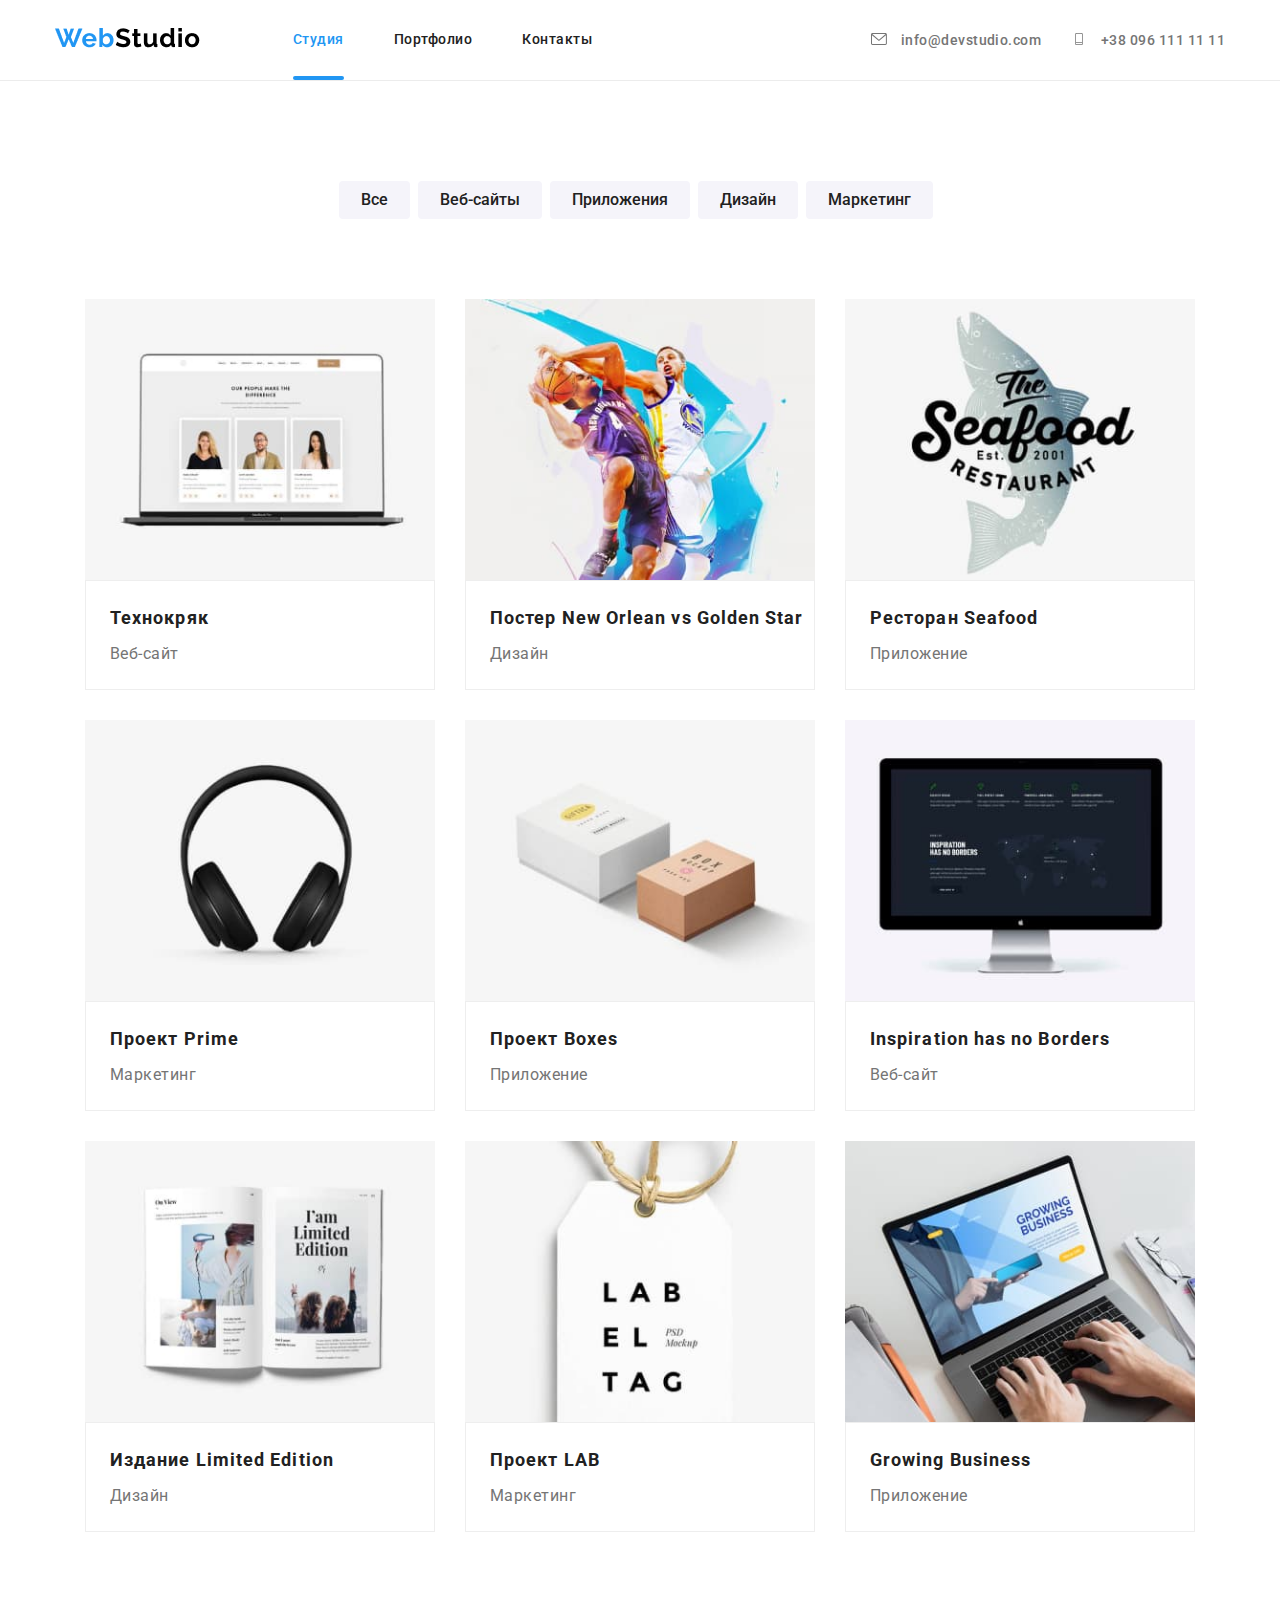
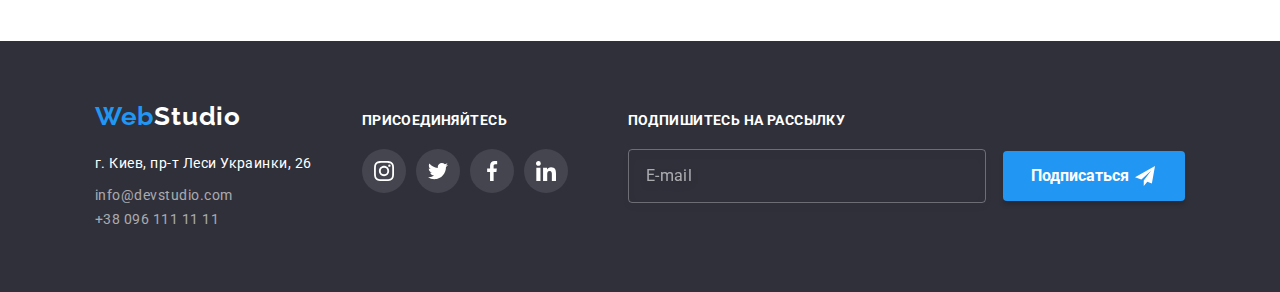
==== commit b9314c30: "виправлення помилок" ====
--- a/portfolio.html
+++ b/portfolio.html
@@ -82,7 +82,7 @@
       <nav class="navigation-menu">
         <ul class="menu list">
           <li class="menu__item">
-            <a class="menu__link" href="#">Студия</a>
+            <a class="menu__link" href="./index.html">Студия</a>
           </li>
           <li class="menu__item">
             <a class="menu__link" href="./portfolio.html">Портфолио</a>
@@ -174,7 +174,9 @@
                 <div class="examples__card list">
                   <h3 class="examples__projects-names list">Технокряк</h3>
                   <p class="examples__types-work list">Веб-сайт</p>
-                </div>
+                
+                </div>
+               
               </a>
             </li>
 
@@ -201,7 +203,9 @@
                     Постер New Orlean vs Golden Star
                   </h3>
                   <p class="examples__types-work list">Дизайн</p>
-                </div>
+                 
+                </div>
+                
               </a>
             </li>
             <li class="item list">
@@ -246,6 +250,7 @@
                       конкурентов.
                     </p>
                   </div>
+               
                 </div>
 
                 <div class="examples__card">
--- a/css/main.min.css
+++ b/css/main.min.css
@@ -1,3 +1,3 @@
 /*! modern-normalize v1.0.0 | MIT License | https://github.com/sindresorhus/modern-normalize */*,*::before,*::after{-webkit-box-sizing:border-box;box-sizing:border-box}:root{-moz-tab-size:4;-o-tab-size:4;tab-size:4}html{line-height:1.15;-webkit-text-size-adjust:100%}body{margin:0}body{font-family:system-ui,-apple-system,"Segoe UI",Roboto,Helvetica,Arial,sans-serif,"Apple Color Emoji","Segoe UI Emoji"}hr{height:0;color:inherit}abbr[title]{-webkit-text-decoration:underline dotted;text-decoration:underline dotted}b,strong{font-weight:bolder}code,kbd,samp,pre{font-family:ui-monospace, SFMono-Regular, Consolas, "Liberation Mono", Menlo,- monospace;font-size:1em}small{font-size:80%}sub,sup{font-size:75%;line-height:0;position:relative;vertical-align:baseline}sub{bottom:-0.25em}sup{top:-0.5em}table{text-indent:0;border-color:inherit}button,input,optgroup,select,textarea{font-family:inherit;font-size:100%;line-height:1.15;margin:0}button,select{text-transform:none}button,[type="button"],[type="reset"],[type="submit"]{-webkit-appearance:button}::-moz-focus-inner{border-style:none;padding:0}:-moz-focusring{outline:1px dotted ButtonText}:-moz-ui-invalid{box-shadow:none}legend{padding:0}progress{vertical-align:baseline}::-webkit-inner-spin-button,::-webkit-outer-spin-button{height:auto}[type="search"]{-webkit-appearance:textfield;outline-offset:-2px}::-webkit-search-decoration{-webkit-appearance:none}::-webkit-file-upload-button{-webkit-appearance:button;font:inherit}summary{display:list-item}body{font-family:"Roboto";color:#212121;letter-spacing:0.03em;font-weight:400;margin:0}.list{padding:0;margin:0;list-style:none}.container{margin:0px auto;padding-left:15px;padding-right:15px}@media screen and (min-width: 480px){.container{width:480px}}@media screen and (min-width: 768px){.container{width:768px}}@media screen and (min-width: 1170px){.container{width:1170px}}a{text-decoration:none}ul{list-style-type:none}.visualy-hidden{position:absolute;clip:rect(0 0 0 0);width:1px;height:1px;margin:-1px}header{border-bottom:1px solid #ececec}.container-header{position:relative;padding-top:16px;padding-bottom:16px;display:-webkit-box;display:-ms-flexbox;display:flex;-webkit-box-align:center;-ms-flex-align:center;align-items:center}@media screen and (min-width: 768px){.container-header{padding:0;width:768px}}@media screen and (min-width: 1170px){.container-header{padding:0;width:1170px}}.container-header__nav{display:-webkit-box;display:-ms-flexbox;display:flex;-webkit-box-align:center;-ms-flex-align:center;align-items:center}.container-header__list{display:none}@media screen and (min-width: 768px){.container-header__list{display:-webkit-box;display:-ms-flexbox;display:flex}}@media screen and (min-width: 1170px){.container-header__list{display:-webkit-box;display:-ms-flexbox;display:flex}}.container-header__list .item{margin-right:50px}.container-header__list .item:last-child{margin-right:0}.container-header__list .item:first-child{margin-left:93px}.container-header__list .container-header__links{display:block;position:relative;padding-top:32px;padding-bottom:32px;font-weight:500;font-size:14px;line-height:1.14;color:#212121;-webkit-transition:color 250ms cubic-bezier(0.4, 0, 0.2, 1);transition:color 250ms cubic-bezier(0.4, 0, 0.2, 1)}.container-header__list .container-header__links.current,.container-header__list .container-header__links:hover,.container-header__list .container-header__links:focus{color:#2196f3}.container-header__links::after{content:"";position:absolute;left:0;bottom:0;display:block;width:100%;height:4px;background:#2196f3;border-radius:2px;-webkit-transform:scaleX(0);transform:scaleX(0);opacity:0;-webkit-transition:opacity 250ms cubic-bezier(0.4, 0, 0.2, 1),-webkit-transform 250ms cubic-bezier(0.4, 0, 0.2, 1);transition:opacity 250ms cubic-bezier(0.4, 0, 0.2, 1),-webkit-transform 250ms cubic-bezier(0.4, 0, 0.2, 1);transition:transform 250ms cubic-bezier(0.4, 0, 0.2, 1),opacity 250ms cubic-bezier(0.4, 0, 0.2, 1);transition:transform 250ms cubic-bezier(0.4, 0, 0.2, 1),opacity 250ms cubic-bezier(0.4, 0, 0.2, 1),-webkit-transform 250ms cubic-bezier(0.4, 0, 0.2, 1)}.container-header__links.current::after,.container-header__links:hover::after,.container-header__links:focus::after{-webkit-transform:scaleX(1);transform:scaleX(1);background:#2196f3;opacity:1}.container-adress{display:none}@media screen and (min-width: 768px){.container-adress{display:inline-block;margin-left:auto}}@media screen and (min-width: 1170px){.container-adress{display:-webkit-box;display:-ms-flexbox;display:flex}}.auth-nav__contacts{font-weight:500;font-size:14px;line-height:16px;color:#757575;font-style:normal;-webkit-transition:color 250ms cubic-bezier(0.4, 0, 0.2, 1);transition:color 250ms cubic-bezier(0.4, 0, 0.2, 1)}.auth-nav__contacts:hover,.auth-nav__contacts:focus{color:#2196f3}.auth-nav__icons{width:16px;height:12px;margin-right:10px;fill:currentColor}.auth-nav{display:-webkit-box;display:-ms-flexbox;margin-left:auto}@media screen and (min-width: 768px){.auth-nav{display:block}}@media screen and (min-width: 1170px){.auth-nav{display:-webkit-box;display:-ms-flexbox;display:flex}}.auth-nav .item{margin-left:250px}@media screen and (min-width: 768px){.auth-nav .item{margin-left:0}}.auth-nav .item+.item{margin-left:50px}@media screen and (min-width: 768px){.auth-nav .item+.item{margin-left:0}}@media screen and (min-width: 1170px){.auth-nav .item+.item{margin-left:30px}}.button-menu{z-index:50;position:absolute;top:10px;right:10px;display:-webkit-box;display:-ms-flexbox;display:flex;-webkit-box-align:center;-ms-flex-align:center;align-items:center;-webkit-box-pack:center;-ms-flex-pack:center;justify-content:center;padding:0;width:40px;height:40px;background-color:#fff;color:#212121;border:0;outline-color:transparent}.button-menu:hover,.button-menu:focus{color:#2196f3}.button-menu__icon{fill:currentColor}@media screen and (min-width: 768px){.button-menu{display:none}}.button-menu.is-open .button-menu__burger{display:none}.button-menu__cross{display:none}.button-menu.is-open .button-menu__cross{display:block}.mobile-menu{display:none}.mobile-menu.is-open{height:796px;display:-webkit-box;display:-ms-flexbox;display:flex}@media screen and (max-width: 768px){.mobile-menu{position:absolute;display:none;-webkit-box-orient:vertical;-webkit-box-direction:normal;-ms-flex-direction:column;flex-direction:column;-webkit-box-pack:justify;-ms-flex-pack:justify;justify-content:space-between;top:0;left:0;z-index:10;opacity:1;pointer-events:auto;width:100vw;height:100vh;background-color:#fff;padding:48px 40px;font-weight:500;line-height:1.7;letter-spacing:0.02em}}.menu{font-size:40px;color:#212121}.menu__item{margin-bottom:32px}.menu__link{text-decoration:none;color:black}.menu__link:focus,.menu__link:hover{color:#2196f3}.contacts-menu{font-size:34px;text-decoration:none}.contacts-menu__item{text-decoration:none}.contacts-menu__link{display:block;margin-bottom:32px;font-size:34px;color:#212121}.contacts-menu .mail__contacts{display:block;text-decoration:none;margin-bottom:64px;font-size:24px;color:#212121}.social-menu{display:-webkit-box;display:-ms-flexbox;display:flex;font-size:18px;line-height:1.22}.social-menu__item:not(:last-child){position:relative;margin-right:20px}.social-menu__link{text-decoration:none;color:#2196f3}.social-menu__link::after{content:"";display:block;position:absolute;top:0;left:calc(100% + 10px);width:1px;height:22px;background-color:rgba(33,33,33,0.2)}.menu--hidden{opacity:0;pointer-events:none}.hero{padding:118px 0;text-align:center;max-width:480px;max-height:400px;margin:0px auto;background-color:rgba(47,48,58,0.4);background-image:-webkit-gradient(linear, left top, left bottom, from(rgba(47,48,58,0.4)), to(rgba(47,48,58,0.4))),url(../images/mobile@1x.jpg);background-image:linear-gradient(rgba(47,48,58,0.4), rgba(47,48,58,0.4)),url(../images/mobile@1x.jpg);background-position:center;background-size:cover}@media screen and (min-device-pixel-ratio: 2), screen and (-webkit-min-device-pixel-ratio: 2), screen and (min-resolution: 192dpi), screen and (min-resolution: 2dppx){.hero{background-image:-webkit-gradient(linear, left top, left bottom, from(rgba(47,48,58,0.4)), to(rgba(47,48,58,0.4))),url(../images/mobile@2x.jpg);background-image:linear-gradient(rgba(47,48,58,0.4), rgba(47,48,58,0.4)),url(../images/mobile@2x.jpg);background-position:center;background-size:cover}}@media screen and (min-width: 768px){.hero{max-width:768px;max-height:400px;background-image:-webkit-gradient(linear, left top, left bottom, from(rgba(47,48,58,0.4)), to(rgba(47,48,58,0.4))),url(../images/tablet@1x.jpg);background-image:linear-gradient(rgba(47,48,58,0.4), rgba(47,48,58,0.4)),url(../images/tablet@1x.jpg);background-position:center;background-size:cover}}@media screen and (min-width: 768px) and (min-device-pixel-ratio: 2), screen and (min-width: 768px) and (-webkit-min-device-pixel-ratio: 2), screen and (min-width: 768px) and (min-resolution: 192dpi), screen and (min-width: 768px) and (min-resolution: 2dppx){.hero{background-image:-webkit-gradient(linear, left top, left bottom, from(rgba(47,48,58,0.4)), to(rgba(47,48,58,0.4))),url(../images/tablet@2x.jpg);background-image:linear-gradient(rgba(47,48,58,0.4), rgba(47,48,58,0.4)),url(../images/tablet@2x.jpg);background-position:center;background-size:cover}}@media screen and (min-width: 1170px){.hero{max-width:1600px;min-height:600px;padding:200px 0;background-image:-webkit-gradient(linear, left top, left bottom, from(rgba(47,48,58,0.4)), to(rgba(47,48,58,0.4))),url(../images/desktop@1x.jpg);background-image:linear-gradient(rgba(47,48,58,0.4), rgba(47,48,58,0.4)),url(../images/desktop@1x.jpg);background-position:center;background-size:cover}}@media screen and (min-width: 1170px) and (min-device-pixel-ratio: 2), screen and (min-width: 1170px) and (-webkit-min-device-pixel-ratio: 2), screen and (min-width: 1170px) and (min-resolution: 192dpi), screen and (min-width: 1170px) and (min-resolution: 2dppx){.hero{background-image:-webkit-gradient(linear, left top, left bottom, from(rgba(47,48,58,0.4)), to(rgba(47,48,58,0.4))),url(../images/desktop@2x.jpg);background-image:linear-gradient(rgba(47,48,58,0.4), rgba(47,48,58,0.4)),url(../images/desktop@2x.jpg);background-position:center;background-size:cover}}.hero__title{text-align:center;color:#fff;font-size:26px;line-height:1.6;letter-spacing:0.06em;text-transform:uppercase}.hero__button{display:-webkit-box;display:-ms-flexbox;display:flex;margin-right:auto;margin-left:auto;-webkit-box-shadow:0px 4px 4px rgba(0,0,0,0.15);box-shadow:0px 4px 4px rgba(0,0,0,0.15);border-radius:4px;padding-right:32px;padding-left:32px;padding-top:10px;padding-bottom:10px;color:#fff;background:#2196f3;font-weight:700;font-size:16px;line-height:1.87;border:#ffffff}.benefits{padding-bottom:60px}@media screen and (min-width: 1170px){.benefits{padding:94px 0 0}}.benefits__background{height:120px;margin-bottom:30px;display:-webkit-box;display:-ms-flexbox;display:flex;-webkit-box-align:center;-ms-flex-align:center;align-items:center;-webkit-box-pack:center;-ms-flex-pack:center;justify-content:center;background:#f5f4fa}.benefits__icons{width:70px;height:70px}.benefits__list{margin-top:15px;margin-bottom:-30px}@media screen and (min-width: 768px){.benefits__list{display:-webkit-box;display:-ms-flexbox;display:flex;-ms-flex-wrap:wrap;flex-wrap:wrap;-webkit-box-pack:justify;-ms-flex-pack:justify;justify-content:space-between}}.benefits__list .item{margin-bottom:30px}@media screen and (min-width: 768px){.benefits__list .item{width:calc((100% - 4 * 15px) / 2);margin:15px}}@media screen and (min-width: 1170px){.benefits__list .item{width:calc((100% - 8 * 15px) / 4);margin:15px}}.benefits__title{font-weight:bold;font-size:14px;line-height:1.14;text-align:center;letter-spacing:0.03em;text-transform:uppercase;color:#212121}.benefits__text{color:#757575;font-weight:normal;font-size:14px;line-height:1.17;letter-spacing:0.03em}.our-work{display:none}@media screen and (min-width: 1170px){.our-work{display:block;padding:94px 0 94px 0}}.our-work__container{margin-left:auto;margin-right:auto;width:1172px;padding-left:20px;padding-right:20px;outline:2px solid transparent}.our-work__list{display:-webkit-box;display:-ms-flexbox;display:flex;-ms-flex-wrap:wrap;flex-wrap:wrap;-webkit-box-pack:justify;-ms-flex-pack:justify;justify-content:space-between}.our-work__list .item{position:relative;width:calc((100% - 60px) / 3);margin-right:30px}.our-work__list .item:nth-child(3n){margin-right:0}.our-work__title{position:absolute;bottom:4px;left:0;padding-top:27px;padding-bottom:27px;width:370px;text-align:center;font-weight:700;font-size:14px;line-height:1.14;letter-spacing:0.03em;color:#ffffff;background:rgba(47,48,58,0.8)}.our-work__feature{font-weight:700;font-size:36px;line-height:1.17;text-align:center;margin-bottom:50px}.team{padding-bottom:60px;background:#f5f4fa;padding-top:60px;margin-bottom:-30px}.team__title{font-weight:700;font-size:28px;line-height:1.17;text-align:center;letter-spacing:0.03em;color:#212121;margin-bottom:30px}.team__work{display:-webkit-box;display:-ms-flexbox;display:flex;-ms-flex-wrap:wrap;flex-wrap:wrap;-webkit-box-pack:justify;-ms-flex-pack:justify;justify-content:space-between}@media screen and (min-width: 768px){.team__work{display:-webkit-box;display:-ms-flexbox;display:flex;-ms-flex-wrap:wrap;flex-wrap:wrap;-webkit-box-pack:justify;-ms-flex-pack:justify;justify-content:space-between;margin:-15px}}.team__work .item{margin-bottom:30px}@media screen and (min-width: 768px){.team__work .item{width:calc((100% - 4 * 15px) / 2);margin:15px}}@media screen and (min-width: 1170px){.team__work .item{width:calc((100% - 8 * 15px) / 4);margin:15px}}.team__work img{display:block;height:auto;width:100%}.team__staff{padding:30px;background-color:#fff;-webkit-box-shadow:0px 1px 3px rgba(0,0,0,0.12),0px 1px 1px rgba(0,0,0,0.14),0px 2px 1px rgba(0,0,0,0.2);box-shadow:0px 1px 3px rgba(0,0,0,0.12),0px 1px 1px rgba(0,0,0,0.14),0px 2px 1px rgba(0,0,0,0.2);border-radius:0px 0px 4px 4px}.team__name{font-size:16px;line-height:1.19;text-align:center;margin-bottom:10px}.team__positions{font-size:16px;line-height:1.19px;color:#757575;text-align:center}.team__networks{display:-webkit-box;display:-ms-flexbox;display:flex;-webkit-box-align:center;-ms-flex-align:center;align-items:center;-webkit-box-pack:center;-ms-flex-pack:center;justify-content:center}.team__social-link{display:-webkit-box;display:-ms-flexbox;display:flex;color:#afb1b8;padding:0;border:none;width:44px;height:44px;border-radius:50%;background-color:#fff;-webkit-box-pack:center;-ms-flex-pack:center;justify-content:center;-webkit-box-align:center;-ms-flex-align:center;align-items:center;margin-right:10px;-webkit-transition:color 250ms cubic-bezier(0.4, 0, 0.2, 1),background-color 250ms cubic-bezier(0.4, 0, 0.2, 1),-webkit-box-shadow 250ms cubic-bezier(0.4, 0, 0.2, 1);transition:color 250ms cubic-bezier(0.4, 0, 0.2, 1),background-color 250ms cubic-bezier(0.4, 0, 0.2, 1),-webkit-box-shadow 250ms cubic-bezier(0.4, 0, 0.2, 1);transition:color 250ms cubic-bezier(0.4, 0, 0.2, 1),background-color 250ms cubic-bezier(0.4, 0, 0.2, 1),box-shadow 250ms cubic-bezier(0.4, 0, 0.2, 1);transition:color 250ms cubic-bezier(0.4, 0, 0.2, 1),background-color 250ms cubic-bezier(0.4, 0, 0.2, 1),box-shadow 250ms cubic-bezier(0.4, 0, 0.2, 1),-webkit-box-shadow 250ms cubic-bezier(0.4, 0, 0.2, 1)}.team__social-link:hover,.team__social-link:focus{color:#fff;background-color:#2196f3}.team__icons{width:20px;height:20px;fill:currentColor}.clients{padding-top:94px;padding-bottom:94px}.clients__title{font-weight:bold;font-size:28px;line-height:1.18;text-align:center;letter-spacing:0.03em;color:#212121;margin-bottom:30px}.clients__icons{display:-webkit-box;display:-ms-flexbox;display:flex;-ms-flex-wrap:wrap;flex-wrap:wrap;-webkit-box-pack:justify;-ms-flex-pack:justify;justify-content:space-between;margin-bottom:-30px;margin:-15px}@media screen and (min-width: 768px){.clients__icons{margin:-15px}}.clients__icons .item{height:90px;width:calc((100% - 4 * 15px) / 2);margin:15px}@media screen and (min-width: 768px){.clients__icons .item{width:calc((100% - 6 * 15px) / 3)}}@media screen and (min-width: 1170px){.clients__icons .item{width:calc((100% - 12 * 15px) / 6)}}.clients__link{display:-webkit-box;display:-ms-flexbox;display:flex;-webkit-box-align:center;-ms-flex-align:center;align-items:center;-webkit-box-pack:center;-ms-flex-pack:center;justify-content:center;width:100%;height:100%;border-radius:4px;border:1px solid #afb1b8;fill:#afb1b8;background-color:#fff;-webkit-transition:fill 250ms cubic-bezier(0.4, 0, 0.2, 1),border-color 250ms cubic-bezier(0.4, 0, 0.2, 1);transition:fill 250ms cubic-bezier(0.4, 0, 0.2, 1),border-color 250ms cubic-bezier(0.4, 0, 0.2, 1)}.clients__link:hover,.clients__link:focus{border:1px solid #2196f3;fill:#2196f3}footer{background:#2f303a;text-align:center;display:-webkit-box;display:-ms-flexbox;display:flex;-ms-flex-wrap:wrap;flex-wrap:wrap;padding:60px 0 60px 0}@media screen and (min-width: 1170px){footer{padding:60px 0px}}.footer__container{max-width:1600px;text-align:center}@media screen and (min-width: 768px){.footer__container{display:-webkit-box;display:-ms-flexbox;display:flex;-ms-flex-wrap:wrap;flex-wrap:wrap;-webkit-box-align:baseline;-ms-flex-align:baseline;align-items:baseline}}@media screen and (min-width: 1170px){.footer__container{text-align:start;-ms-flex-pack:distribute;justify-content:space-around}}.web{font-family:"Raleway";font-style:normal;font-weight:700;font-size:26px;line-height:1.19;letter-spacing:0.03em;color:#2196f3}.studio{font-family:"Raleway";font-style:normal;font-weight:700;font-size:26px;line-height:1.19;letter-spacing:0.03em;color:#fff}.footer__info{margin-bottom:60px}@media screen and (min-width: 768px){.footer__info{margin-left:61px;margin-right:165px}}@media screen and (min-width: 1170px){.footer__info{margin:0}}.footer__adress{margin-top:20px;margin-bottom:60px;font-style:normal;font-weight:400;font-size:14px;line-height:1.71}@media screen and (min-width: 1170px){.footer__adress{margin-bottom:9px}}.footer__location{margin-bottom:8px;font-style:normal;font-size:14px;line-height:1.7;color:#fff}.footer__tel{font-style:normal;font-size:14px;line-height:1.7;color:rgba(255,255,255,0.6);margin-bottom:60px}.footer__email{font-style:normal;font-size:14px;line-height:1.7;color:rgba(255,255,255,0.6)}.footer__end{margin-bottom:60px}.footer__join{font-weight:bold;font-size:14px;line-height:1.14;letter-spacing:0.03em;text-transform:uppercase;-webkit-box-align:center;-ms-flex-align:center;align-items:center;-webkit-box-pack:center;-ms-flex-pack:center;justify-content:center;margin-bottom:20px;color:#fff}.footer-networks{display:-webkit-box;display:-ms-flexbox;display:flex;-webkit-box-pack:center;-ms-flex-pack:center;justify-content:center;-webkit-box-align:center;-ms-flex-align:center;align-items:center;padding:0}.footer__social-links{display:-webkit-box;display:-ms-flexbox;display:flex;color:#fff;-webkit-box-align:center;-ms-flex-align:center;align-items:center;-webkit-box-pack:center;-ms-flex-pack:center;justify-content:center;padding:0;border:none;width:44px;height:44px;border-radius:50%;background-color:rgba(255,255,255,0.1);margin-right:10px;-webkit-transition:background-color 250ms cubic-bezier(0.4, 0, 0.2, 1),-webkit-box-shadow 250ms cubic-bezier(0.4, 0, 0.2, 1);transition:background-color 250ms cubic-bezier(0.4, 0, 0.2, 1),-webkit-box-shadow 250ms cubic-bezier(0.4, 0, 0.2, 1);transition:background-color 250ms cubic-bezier(0.4, 0, 0.2, 1),box-shadow 250ms cubic-bezier(0.4, 0, 0.2, 1);transition:background-color 250ms cubic-bezier(0.4, 0, 0.2, 1),box-shadow 250ms cubic-bezier(0.4, 0, 0.2, 1),-webkit-box-shadow 250ms cubic-bezier(0.4, 0, 0.2, 1)}.footer__social-links:hover,.footer__social-links:focus{color:#fff;background-color:#2196f3}.footer__icons{width:20px;height:20px;fill:currentColor;-webkit-box-align:center;-ms-flex-align:center;align-items:center;-webkit-box-pack:center;-ms-flex-pack:center;justify-content:center}.footer__area{display:block}@media screen and (min-width: 768px) and (max-width: 1160px){.footer__form{margin-right:auto;margin-left:auto}}.footer__form-input{padding:17px;width:100%;background-color:transparent;border:1px solid rgba(255,255,255,0.3);-webkit-box-sizing:border-box;box-sizing:border-box;color:#fff;-webkit-filter:drop-shadow(0px 4px 4px rgba(0,0,0,0.15));filter:drop-shadow(0px 4px 4px rgba(0,0,0,0.15));border-radius:4px;margin-bottom:20px}@media screen and (min-width: 768px) and (max-width: 1160px){.footer__form-input{min-width:450px}}@media screen and (min-width: 1170px){.footer__form-input{width:358px;margin-bottom:0}}.footer__form-input::-webkit-input-placeholder{display:-webkit-box;display:flex;-webkit-box-align:center;align-items:center;font-weight:400;font-size:16px;line-height:1.25;letter-spacing:0.03em;color:rgba(255,255,255,0.6)}.footer__form-input:-ms-input-placeholder{display:-ms-flexbox;display:flex;-ms-flex-align:center;align-items:center;font-weight:400;font-size:16px;line-height:1.25;letter-spacing:0.03em;color:rgba(255,255,255,0.6)}.footer__form-input::-ms-input-placeholder{display:-ms-flexbox;display:flex;-ms-flex-align:center;align-items:center;font-weight:400;font-size:16px;line-height:1.25;letter-spacing:0.03em;color:rgba(255,255,255,0.6)}.footer__form-input::placeholder{display:-webkit-box;display:-ms-flexbox;display:flex;-webkit-box-align:center;-ms-flex-align:center;align-items:center;font-weight:400;font-size:16px;line-height:1.25;letter-spacing:0.03em;color:rgba(255,255,255,0.6)}.footer__form-button{margin-left:13px;padding:10px 28px;-webkit-box-shadow:0px 4px 4px rgba(0,0,0,0.15);box-shadow:0px 4px 4px rgba(0,0,0,0.15);border-radius:4px;color:#fff;background:#2196f3;font-weight:700;font-size:16px;line-height:1.87;border:transparent}.footer__form-icon{fill:#fff;-webkit-box-align:center;-ms-flex-align:center;align-items:center;-webkit-box-pack:center;-ms-flex-pack:center;justify-content:center;-webkit-transform:translateY(5px);transform:translateY(5px)}.backdrop{position:fixed;top:0;left:0;width:100%;height:100%;background-color:rgba(0,0,0,0.2);-webkit-transition:opacity 250ms cubic-bezier(0.4, 0, 0.2, 1);transition:opacity 250ms cubic-bezier(0.4, 0, 0.2, 1)}.backdrop.is-hidden{opacity:0;pointer-events:none}.modal{overflow-y:scroll;padding:40px;position:absolute;left:50%;top:50%;-webkit-transform:translate(-50%, -50%);transform:translate(-50%, -50%);width:calc(100% - 30px);height:calc(100vh - 12vh - 12vh);min-height:590px;background:#ffffff;-webkit-box-shadow:0px 1px 3px rgba(0,0,0,0.12),0px 1px 1px rgba(0,0,0,0.14),0px 2px 1px rgba(0,0,0,0.2);box-shadow:0px 1px 3px rgba(0,0,0,0.12),0px 1px 1px rgba(0,0,0,0.14),0px 2px 1px rgba(0,0,0,0.2);border-radius:4px;-webkit-transform:translate(-50%, -50%) scale(1);transform:translate(-50%, -50%) scale(1);-webkit-transition:-webkit-transform 250ms cubic-bezier(0.4, 0, 0.2, 1);transition:-webkit-transform 250ms cubic-bezier(0.4, 0, 0.2, 1);transition:transform 250ms cubic-bezier(0.4, 0, 0.2, 1);transition:transform 250ms cubic-bezier(0.4, 0, 0.2, 1), -webkit-transform 250ms cubic-bezier(0.4, 0, 0.2, 1)}@media screen and (min-width: 768px){.modal{width:450px;height:auto;min-height:609px;top:50%;left:50%;-webkit-transform:translate(-50%, -50%) scale(1);transform:translate(-50%, -50%) scale(1)}}@media screen and (min-width: 1170px){.modal{width:528px;min-height:581px}}.backdrop.is-hidden .modal{-webkit-transform:translate(-50%, -50%) scale(0.9);transform:translate(-50%, -50%) scale(0.9)}.modal-btn{position:absolute;top:8px;right:8px;width:30px;height:30px;display:-webkit-box;display:-ms-flexbox;display:flex;-webkit-box-align:center;-ms-flex-align:center;align-items:center;-webkit-box-pack:center;-ms-flex-pack:center;justify-content:center;border:1px solid rgba(0,0,0,0.1);border-radius:50%;cursor:pointer;background:#fff;-webkit-transition:fill 250ms cubic-bezier(0.4, 0, 0.2, 1);transition:fill 250ms cubic-bezier(0.4, 0, 0.2, 1)}.modal-btn:hover,.modal-btn:focus{fill:#2196f3}.modal-form-title{margin-bottom:12px;font-weight:700;font-size:20px;line-height:1.15;text-align:center;letter-spacing:0.03em;color:#212121}.form-list{display:-webkit-box;display:-ms-flexbox;display:flex;-webkit-box-orient:vertical;-webkit-box-direction:normal;-ms-flex-direction:column;flex-direction:column}.form-fild{position:relative;display:-webkit-box;display:-ms-flexbox;display:flex;-webkit-box-orient:vertical;-webkit-box-direction:normal;-ms-flex-direction:column;flex-direction:column;margin-bottom:10px;margin-left:0}.form-fild:nth-child(4){margin-bottom:0}.input{padding-top:11px;padding-bottom:11px;padding-left:35px;border-color:rgba(33,33,33,0.2);-webkit-box-sizing:border-box;box-sizing:border-box;border-radius:4px;margin-top:4px;-webkit-transition:border-color 250ms cubic-bezier(0.4, 0, 0.2, 1);transition:border-color 250ms cubic-bezier(0.4, 0, 0.2, 1)}.input:focus,.input:hover{border-color:#2196f3;outline:none}.input:focus ~ svg,.input:hover ~ svg{fill:#2196f3}.form-fild svg{-webkit-transition:fill 250ms cubic-bezier(0.4, 0, 0.2, 1);transition:fill 250ms cubic-bezier(0.4, 0, 0.2, 1)}.form-fild label{font-size:12px;line-height:1.16;letter-spacing:0.01em;color:#757575}.textarea{margin-top:4px;border:1px solid rgba(33,33,33,0.2);-webkit-box-sizing:border-box;box-sizing:border-box;border-radius:4px;resize:none;-webkit-transition:border-color 250ms cubic-bezier(0.4, 0, 0.2, 1);transition:border-color 250ms cubic-bezier(0.4, 0, 0.2, 1)}.textarea:focus,.textarea:hover{border-color:#2196f3}.form-fild ::-webkit-input-placeholder{padding:16px 12px;font-family:Roboto;font-size:12px;line-height:1.16px;letter-spacing:0.01em;color:rgba(117,117,117,0.5)}.form-fild :-ms-input-placeholder{padding:16px 12px;font-family:Roboto;font-size:12px;line-height:1.16px;letter-spacing:0.01em;color:rgba(117,117,117,0.5)}.form-fild ::-ms-input-placeholder{padding:16px 12px;font-family:Roboto;font-size:12px;line-height:1.16px;letter-spacing:0.01em;color:rgba(117,117,117,0.5)}.form-fild ::placeholder{padding:16px 12px;font-family:Roboto;font-size:12px;line-height:1.16px;letter-spacing:0.01em;color:rgba(117,117,117,0.5)}.form-fild svg{position:absolute;top:50%;left:5px;-webkit-transform:translateX(50%);transform:translateX(50%)}.form-checkbox{display:-webkit-box;display:-ms-flexbox;display:flex;-webkit-box-orient:horizontal;-webkit-box-direction:normal;-ms-flex-direction:row;flex-direction:row;margin-top:20px;font-size:14px;line-height:1.71;-webkit-box-align:center;-ms-flex-align:center;align-items:center;-webkit-box-pack:center;-ms-flex-pack:center;justify-content:center;letter-spacing:0.03em;color:#757575}.conditions{color:#2196f3;text-decoration:underline}.button-modal{margin-right:auto;margin-left:auto;margin-top:30px;width:200px;-webkit-box-shadow:0px 4px 4px rgba(0,0,0,0.15);box-shadow:0px 4px 4px rgba(0,0,0,0.15);border-radius:4px;padding-right:50px;padding-left:50px;padding-top:10px;padding-bottom:10px;color:#fff;background:#2196f3;font-weight:700;font-size:16px;line-height:1.87;border:#ffffff}.checkbox-label{display:-webkit-box;display:-ms-flexbox;display:flex;-webkit-box-align:center;-ms-flex-align:center;align-items:center}.checkbox{position:absolute;clip:rect(0 0 0 0);width:1px;height:1px;margin:-1px}.checkbox-icon{margin-right:7px;display:inline-block;width:16px;height:15px;border:2px solid black;border-radius:2px;-webkit-transition:all 250ms cubic-bezier(0.4, 0, 0.2, 1);transition:all 250ms cubic-bezier(0.4, 0, 0.2, 1)}.checkbox:checked+.checkbox-icon{background-origin:border-box;background-size:contain;background-color:#2196f3;border:2px solid #2196f3;background-image:url(../images/iconCheck.svg)}.galery{margin-bottom:94px;margin-top:100px}.galery__container{margin-bottom:40px}.galery__filters{display:-webkit-box;display:-ms-flexbox;display:flex;-ms-flex-wrap:wrap;flex-wrap:wrap}@media screen and (min-width: 768px){.galery__filters{-webkit-box-pack:center;-ms-flex-pack:center;justify-content:center;margin-bottom:30px}}@media screen and (min-width: 1170px){.galery__filters{margin-bottom:50px}}.galery__filters .item{margin-bottom:15px;margin-right:8px}.galery__portfolio-buttons{font-family:Roboto;font-weight:500;font-size:16px;line-height:1.6;color:#212121;background:#f5f4fa;text-align:center;border:#2196f3;border-radius:4px;padding:6px 22px;-webkit-transition:color 250ms cubic-bezier(0.4, 0, 0.2, 1),background-color 250ms cubic-bezier(0.4, 0, 0.2, 1),-webkit-box-shadow 250ms cubic-bezier(0.4, 0, 0.2, 1);transition:color 250ms cubic-bezier(0.4, 0, 0.2, 1),background-color 250ms cubic-bezier(0.4, 0, 0.2, 1),-webkit-box-shadow 250ms cubic-bezier(0.4, 0, 0.2, 1);transition:color 250ms cubic-bezier(0.4, 0, 0.2, 1),background-color 250ms cubic-bezier(0.4, 0, 0.2, 1),box-shadow 250ms cubic-bezier(0.4, 0, 0.2, 1);transition:color 250ms cubic-bezier(0.4, 0, 0.2, 1),background-color 250ms cubic-bezier(0.4, 0, 0.2, 1),box-shadow 250ms cubic-bezier(0.4, 0, 0.2, 1),-webkit-box-shadow 250ms cubic-bezier(0.4, 0, 0.2, 1)}.galery__portfolio-buttons:hover,.galery__portfolio-buttons:focus,.galery__portfolio-buttons:active{background-color:#2196f3;color:#fff;-webkit-box-shadow:0px 3px 1px rgba(0,0,0,0.1),0px 1px 2px rgba(0,0,0,0.08),0px 2px 2px rgba(0,0,0,0.12);box-shadow:0px 3px 1px rgba(0,0,0,0.1),0px 1px 2px rgba(0,0,0,0.08),0px 2px 2px rgba(0,0,0,0.12);border:transparent}.examples__container{margin-left:auto;margin-right:auto;outline:2px solid transparent}.examples__list{-ms-flex-wrap:wrap;flex-wrap:wrap}@media screen and (min-width: 768px){.examples__list{display:-webkit-box;display:-ms-flexbox;display:flex}}.examples__list .item{position:relative;margin-right:30px;margin-bottom:30px;background:#ffffff}@media screen and (min-width: 768px){.examples__list .item{width:calc((100% - 4 * 15px) / 2);margin:15px}}@media screen and (min-width: 1170px){.examples__list .item{width:calc((100% - 6 * 15px) / 3)}}.examples__card-portfolio{display:block;-webkit-box-shadow:none;box-shadow:none;-webkit-transition:-webkit-box-shadow 250ms cubic-bezier(0.4, 0, 0.2, 1);transition:-webkit-box-shadow 250ms cubic-bezier(0.4, 0, 0.2, 1);transition:box-shadow 250ms cubic-bezier(0.4, 0, 0.2, 1);transition:box-shadow 250ms cubic-bezier(0.4, 0, 0.2, 1), -webkit-box-shadow 250ms cubic-bezier(0.4, 0, 0.2, 1)}.examples__card-portfolio:hover .examples__overlay-portfolio,.examples__card-portfolio:focus .examples__overlay-portfolio{-webkit-transform:translateY(0);transform:translateY(0);opacity:0.9}.examples__card-portfolio:hover,.examples__card-portfolio:focus{-webkit-box-shadow:0px 1px 1px rgba(0,0,0,0.12),0px 4px 4px rgba(0,0,0,0.06),1px 4px 6px rgba(0,0,0,0.16);box-shadow:0px 1px 1px rgba(0,0,0,0.12),0px 4px 4px rgba(0,0,0,0.06),1px 4px 6px rgba(0,0,0,0.16);outline:transparent}.examples__thumb{position:relative;overflow:hidden}.examples__image{width:100%;border:0;display:block}.examples__overlay-portfolio{position:absolute;bottom:0;width:100%;height:100%;background-color:#2196f3;-webkit-box-shadow:none;box-shadow:none;-webkit-transform:translateY(100%);transform:translateY(100%);-webkit-transition:-webkit-transform 250ms cubic-bezier(0.4, 0, 0.2, 1);transition:-webkit-transform 250ms cubic-bezier(0.4, 0, 0.2, 1);transition:transform 250ms cubic-bezier(0.4, 0, 0.2, 1);transition:transform 250ms cubic-bezier(0.4, 0, 0.2, 1), -webkit-transform 250ms cubic-bezier(0.4, 0, 0.2, 1)}.examples__exposition{padding:63px 24px;margin:0;font-size:18px;line-height:1.56;color:#fff}.examples__card{padding-bottom:20px;border:1px solid #eeeeee;padding-top:20px;padding-left:24px}.examples__projects-names{font-size:18px;line-height:1.88;letter-spacing:0.06em;color:#212121;margin-bottom:4px}.examples__types-work{font-size:16px;line-height:1.88;letter-spacing:0.03em;color:#757575}
+ monospace;font-size:1em}small{font-size:80%}sub,sup{font-size:75%;line-height:0;position:relative;vertical-align:baseline}sub{bottom:-0.25em}sup{top:-0.5em}table{text-indent:0;border-color:inherit}button,input,optgroup,select,textarea{font-family:inherit;font-size:100%;line-height:1.15;margin:0}button,select{text-transform:none}button,[type="button"],[type="reset"],[type="submit"]{-webkit-appearance:button}::-moz-focus-inner{border-style:none;padding:0}:-moz-focusring{outline:1px dotted ButtonText}:-moz-ui-invalid{box-shadow:none}legend{padding:0}progress{vertical-align:baseline}::-webkit-inner-spin-button,::-webkit-outer-spin-button{height:auto}[type="search"]{-webkit-appearance:textfield;outline-offset:-2px}::-webkit-search-decoration{-webkit-appearance:none}::-webkit-file-upload-button{-webkit-appearance:button;font:inherit}summary{display:list-item}body{font-family:"Roboto";color:#212121;letter-spacing:0.03em;font-weight:400;margin:0}.list{padding:0;margin:0;list-style:none}.container{margin:0px auto;padding-left:15px;padding-right:15px}@media screen and (min-width: 480px){.container{width:480px}}@media screen and (min-width: 768px){.container{width:768px}}@media screen and (min-width: 1170px){.container{width:1170px}}a{text-decoration:none}ul{list-style-type:none}.visualy-hidden{position:absolute;clip:rect(0 0 0 0);width:1px;height:1px;margin:-1px}header{border-bottom:1px solid #ececec}.container-header{position:relative;padding-top:16px;padding-bottom:16px;display:-webkit-box;display:-ms-flexbox;display:flex;-webkit-box-align:center;-ms-flex-align:center;align-items:center}@media screen and (min-width: 768px){.container-header{padding:0;width:768px}}@media screen and (min-width: 1170px){.container-header{padding:0;width:1170px}}.container-header__nav{display:-webkit-box;display:-ms-flexbox;display:flex;-webkit-box-align:center;-ms-flex-align:center;align-items:center}.container-header__list{display:none}@media screen and (min-width: 768px){.container-header__list{display:-webkit-box;display:-ms-flexbox;display:flex}}@media screen and (min-width: 1170px){.container-header__list{display:-webkit-box;display:-ms-flexbox;display:flex}}.container-header__list .item{margin-right:50px}.container-header__list .item:last-child{margin-right:0}.container-header__list .item:first-child{margin-left:93px}.container-header__list .container-header__links{display:block;position:relative;padding-top:32px;padding-bottom:32px;font-weight:500;font-size:14px;line-height:1.14;color:#212121;-webkit-transition:color 250ms cubic-bezier(0.4, 0, 0.2, 1);transition:color 250ms cubic-bezier(0.4, 0, 0.2, 1)}.container-header__list .container-header__links.current,.container-header__list .container-header__links:hover,.container-header__list .container-header__links:focus{color:#2196f3}.container-header__links::after{content:"";position:absolute;left:0;bottom:0;display:block;width:100%;height:4px;background:#2196f3;border-radius:2px;-webkit-transform:scaleX(0);transform:scaleX(0);opacity:0;-webkit-transition:opacity 250ms cubic-bezier(0.4, 0, 0.2, 1),-webkit-transform 250ms cubic-bezier(0.4, 0, 0.2, 1);transition:opacity 250ms cubic-bezier(0.4, 0, 0.2, 1),-webkit-transform 250ms cubic-bezier(0.4, 0, 0.2, 1);transition:transform 250ms cubic-bezier(0.4, 0, 0.2, 1),opacity 250ms cubic-bezier(0.4, 0, 0.2, 1);transition:transform 250ms cubic-bezier(0.4, 0, 0.2, 1),opacity 250ms cubic-bezier(0.4, 0, 0.2, 1),-webkit-transform 250ms cubic-bezier(0.4, 0, 0.2, 1)}.container-header__links.current::after,.container-header__links:hover::after,.container-header__links:focus::after{-webkit-transform:scaleX(1);transform:scaleX(1);background:#2196f3;opacity:1}.container-adress{display:none}@media screen and (min-width: 768px){.container-adress{display:inline-block;margin-left:auto}}@media screen and (min-width: 1170px){.container-adress{display:-webkit-box;display:-ms-flexbox;display:flex}}.auth-nav__contacts{font-weight:500;font-size:14px;line-height:16px;color:#757575;font-style:normal;-webkit-transition:color 250ms cubic-bezier(0.4, 0, 0.2, 1);transition:color 250ms cubic-bezier(0.4, 0, 0.2, 1)}.auth-nav__contacts:hover,.auth-nav__contacts:focus{color:#2196f3}.auth-nav__icons{width:16px;height:12px;margin-right:10px;fill:currentColor}.auth-nav{display:-webkit-box;display:-ms-flexbox;margin-left:auto}@media screen and (min-width: 768px){.auth-nav{display:block}}@media screen and (min-width: 1170px){.auth-nav{display:-webkit-box;display:-ms-flexbox;display:flex}}.auth-nav .item{margin-left:250px}@media screen and (min-width: 768px){.auth-nav .item{margin-left:0}}.auth-nav .item+.item{margin-left:50px}@media screen and (min-width: 768px){.auth-nav .item+.item{margin-left:0}}@media screen and (min-width: 1170px){.auth-nav .item+.item{margin-left:30px}}.button-menu{z-index:50;position:absolute;top:10px;right:10px;display:-webkit-box;display:-ms-flexbox;display:flex;-webkit-box-align:center;-ms-flex-align:center;align-items:center;-webkit-box-pack:center;-ms-flex-pack:center;justify-content:center;padding:0;width:40px;height:40px;background-color:#fff;color:#212121;border:0;outline-color:transparent}.button-menu:hover,.button-menu:focus{color:#2196f3}.button-menu__icon{fill:currentColor}@media screen and (min-width: 768px){.button-menu{display:none}}.button-menu.is-open .button-menu__burger{display:none}.button-menu__cross{display:none}.button-menu.is-open .button-menu__cross{display:block}.mobile-menu{display:none}.mobile-menu.is-open{height:796px;display:-webkit-box;display:-ms-flexbox;display:flex}@media screen and (max-width: 768px){.mobile-menu{position:absolute;display:none;-webkit-box-orient:vertical;-webkit-box-direction:normal;-ms-flex-direction:column;flex-direction:column;-webkit-box-pack:justify;-ms-flex-pack:justify;justify-content:space-between;top:0;left:0;z-index:10;opacity:1;pointer-events:auto;width:100vw;height:100vh;background-color:#fff;padding:48px 40px;font-weight:500;line-height:1.7;letter-spacing:0.02em}}.menu{font-size:40px;color:#212121}.menu__item{margin-bottom:32px}.menu__link{text-decoration:none;color:black}.menu__link:focus,.menu__link:hover{color:#2196f3}.contacts-menu{font-size:34px;text-decoration:none}.contacts-menu__item{text-decoration:none}.contacts-menu__link{display:block;margin-bottom:32px;font-size:34px;color:#212121}.contacts-menu .mail__contacts{display:block;text-decoration:none;margin-bottom:64px;font-size:24px;color:#212121}.social-menu{display:-webkit-box;display:-ms-flexbox;display:flex;font-size:18px;line-height:1.22}.social-menu__item:not(:last-child){position:relative;margin-right:20px}.social-menu__link{text-decoration:none;color:#2196f3}.social-menu__link::after{content:"";display:block;position:absolute;top:0;left:calc(100% + 10px);width:1px;height:22px;background-color:rgba(33,33,33,0.2)}.menu--hidden{opacity:0;pointer-events:none}.hero{padding:118px 0;text-align:center;max-width:480px;max-height:400px;margin:0px auto;background-color:rgba(47,48,58,0.4);background-image:-webkit-gradient(linear, left top, left bottom, from(rgba(47,48,58,0.4)), to(rgba(47,48,58,0.4))),url(../images/mobile@1x.jpg);background-image:linear-gradient(rgba(47,48,58,0.4), rgba(47,48,58,0.4)),url(../images/mobile@1x.jpg);background-position:center;background-size:cover}@media screen and (min-device-pixel-ratio: 2), screen and (-webkit-min-device-pixel-ratio: 2), screen and (min-resolution: 192dpi), screen and (min-resolution: 2dppx){.hero{background-image:-webkit-gradient(linear, left top, left bottom, from(rgba(47,48,58,0.4)), to(rgba(47,48,58,0.4))),url(../images/mobile@2x.jpg);background-image:linear-gradient(rgba(47,48,58,0.4), rgba(47,48,58,0.4)),url(../images/mobile@2x.jpg);background-position:center;background-size:cover}}@media screen and (min-width: 768px){.hero{max-width:768px;max-height:400px;background-image:-webkit-gradient(linear, left top, left bottom, from(rgba(47,48,58,0.4)), to(rgba(47,48,58,0.4))),url(../images/tablet@1x.jpg);background-image:linear-gradient(rgba(47,48,58,0.4), rgba(47,48,58,0.4)),url(../images/tablet@1x.jpg);background-position:center;background-size:cover}}@media screen and (min-width: 768px) and (min-device-pixel-ratio: 2), screen and (min-width: 768px) and (-webkit-min-device-pixel-ratio: 2), screen and (min-width: 768px) and (min-resolution: 192dpi), screen and (min-width: 768px) and (min-resolution: 2dppx){.hero{background-image:-webkit-gradient(linear, left top, left bottom, from(rgba(47,48,58,0.4)), to(rgba(47,48,58,0.4))),url(../images/tablet@2x.jpg);background-image:linear-gradient(rgba(47,48,58,0.4), rgba(47,48,58,0.4)),url(../images/tablet@2x.jpg);background-position:center;background-size:cover}}@media screen and (min-width: 1170px){.hero{min-width:100%;min-height:600px;padding:200px 0;background-image:-webkit-gradient(linear, left top, left bottom, from(rgba(47,48,58,0.4)), to(rgba(47,48,58,0.4))),url(../images/desktop@1x.jpg);background-image:linear-gradient(rgba(47,48,58,0.4), rgba(47,48,58,0.4)),url(../images/desktop@1x.jpg);background-position:center;background-size:cover}}@media screen and (min-width: 1170px) and (min-device-pixel-ratio: 2), screen and (min-width: 1170px) and (-webkit-min-device-pixel-ratio: 2), screen and (min-width: 1170px) and (min-resolution: 192dpi), screen and (min-width: 1170px) and (min-resolution: 2dppx){.hero{background-image:-webkit-gradient(linear, left top, left bottom, from(rgba(47,48,58,0.4)), to(rgba(47,48,58,0.4))),url(../images/desktop@2x.jpg);background-image:linear-gradient(rgba(47,48,58,0.4), rgba(47,48,58,0.4)),url(../images/desktop@2x.jpg);background-position:center;background-size:cover}}.hero__title{text-align:center;margin-bottom:30px;color:#fff;font-size:26px;line-height:1.6;letter-spacing:0.06em;text-transform:uppercase}@media screen and (min-width: 1170px){.hero__title{font-size:44px}}.hero__button{display:-webkit-box;display:-ms-flexbox;display:flex;margin-right:auto;margin-left:auto;-webkit-box-shadow:0px 4px 4px rgba(0,0,0,0.15);box-shadow:0px 4px 4px rgba(0,0,0,0.15);border-radius:4px;padding-right:32px;padding-left:32px;padding-top:10px;padding-bottom:10px;color:#fff;background:#2196f3;font-weight:700;font-size:16px;line-height:1.87;border:#ffffff}.benefits{padding-bottom:60px}@media screen and (min-width: 1170px){.benefits{padding:94px 0}}.benefits__background{height:120px;margin-bottom:30px;display:-webkit-box;display:-ms-flexbox;display:flex;-webkit-box-align:center;-ms-flex-align:center;align-items:center;-webkit-box-pack:center;-ms-flex-pack:center;justify-content:center;background:#f5f4fa}.benefits__icons{width:70px;height:70px}.benefits__list{margin-top:15px;margin-bottom:-30px}@media screen and (min-width: 768px){.benefits__list{display:-webkit-box;display:-ms-flexbox;display:flex;-ms-flex-wrap:wrap;flex-wrap:wrap;-webkit-box-pack:justify;-ms-flex-pack:justify;justify-content:space-between}}.benefits__list .item{margin-bottom:30px}@media screen and (min-width: 768px){.benefits__list .item{width:calc((100% - 4 * 15px) / 2);margin:15px}}@media screen and (min-width: 1170px){.benefits__list .item{width:calc((100% - 8 * 15px) / 4);margin:15px}}.benefits__title{font-weight:bold;font-size:14px;line-height:1.14;text-align:center;letter-spacing:0.03em;text-transform:uppercase;color:#212121}@media screen and (min-width: 1170px){.benefits__title{text-align:left}}@media screen and (min-width: 768px){.benefits__title{text-align:left}}.benefits__text{color:#757575;font-weight:normal;font-size:14px;line-height:1.71;letter-spacing:0.03em}.our-work{display:none}@media screen and (min-width: 1170px){.our-work{display:block;padding:94px 0 94px 0}}.our-work__container{margin-left:auto;margin-right:auto;width:1172px;padding-left:20px;padding-right:20px;outline:2px solid transparent}.our-work__list{display:-webkit-box;display:-ms-flexbox;display:flex;-ms-flex-wrap:wrap;flex-wrap:wrap;-webkit-box-pack:justify;-ms-flex-pack:justify;justify-content:space-between}.our-work__list .item{position:relative;width:calc((100% - 60px) / 3);margin-right:30px}.our-work__list .item:nth-child(3n){margin-right:0}.our-work__title{position:absolute;bottom:4px;left:0;padding-top:27px;padding-bottom:27px;width:370px;text-align:center;font-weight:700;font-size:14px;line-height:1.14;letter-spacing:0.03em;color:#ffffff;background:rgba(47,48,58,0.8)}.our-work__feature{font-weight:700;font-size:36px;line-height:1.17;text-align:center;margin-bottom:50px}.team{padding-bottom:60px;background:#f5f4fa;padding-top:60px;margin-bottom:-30px}@media screen and (min-width: 1170px){.team{padding:94px 0}}.team__title{font-weight:700;font-size:28px;line-height:1.17;text-align:center;letter-spacing:0.03em;color:#212121;margin-bottom:30px}.team__work{display:-webkit-box;display:-ms-flexbox;display:flex;-ms-flex-wrap:wrap;flex-wrap:wrap;-webkit-box-pack:justify;-ms-flex-pack:justify;justify-content:space-between}@media screen and (min-width: 768px){.team__work{display:-webkit-box;display:-ms-flexbox;display:flex;-ms-flex-wrap:wrap;flex-wrap:wrap;-webkit-box-pack:justify;-ms-flex-pack:justify;justify-content:space-between;margin:-15px}}.team__work .item{margin-bottom:30px}@media screen and (min-width: 768px){.team__work .item{width:calc((100% - 4 * 15px) / 2);margin:15px}}@media screen and (min-width: 1170px){.team__work .item{width:calc((100% - 8 * 15px) / 4);margin:15px}}.team__work img{display:block;height:auto;width:100%}.team__staff{padding:30px;background-color:#fff;-webkit-box-shadow:0px 1px 3px rgba(0,0,0,0.12),0px 1px 1px rgba(0,0,0,0.14),0px 2px 1px rgba(0,0,0,0.2);box-shadow:0px 1px 3px rgba(0,0,0,0.12),0px 1px 1px rgba(0,0,0,0.14),0px 2px 1px rgba(0,0,0,0.2);border-radius:0px 0px 4px 4px}.team__name{font-size:16px;line-height:1.19;text-align:center;margin-bottom:10px}.team__positions{font-size:16px;line-height:1.19px;color:#757575;text-align:center}.team__networks{display:-webkit-box;display:-ms-flexbox;display:flex;-webkit-box-align:center;-ms-flex-align:center;align-items:center;-webkit-box-pack:center;-ms-flex-pack:center;justify-content:center}.team__social-link{display:-webkit-box;display:-ms-flexbox;display:flex;color:#afb1b8;padding:0;border:none;width:44px;height:44px;border-radius:50%;background-color:#fff;-webkit-box-pack:center;-ms-flex-pack:center;justify-content:center;-webkit-box-align:center;-ms-flex-align:center;align-items:center;margin-right:10px;-webkit-transition:color 250ms cubic-bezier(0.4, 0, 0.2, 1),background-color 250ms cubic-bezier(0.4, 0, 0.2, 1),-webkit-box-shadow 250ms cubic-bezier(0.4, 0, 0.2, 1);transition:color 250ms cubic-bezier(0.4, 0, 0.2, 1),background-color 250ms cubic-bezier(0.4, 0, 0.2, 1),-webkit-box-shadow 250ms cubic-bezier(0.4, 0, 0.2, 1);transition:color 250ms cubic-bezier(0.4, 0, 0.2, 1),background-color 250ms cubic-bezier(0.4, 0, 0.2, 1),box-shadow 250ms cubic-bezier(0.4, 0, 0.2, 1);transition:color 250ms cubic-bezier(0.4, 0, 0.2, 1),background-color 250ms cubic-bezier(0.4, 0, 0.2, 1),box-shadow 250ms cubic-bezier(0.4, 0, 0.2, 1),-webkit-box-shadow 250ms cubic-bezier(0.4, 0, 0.2, 1)}.team__social-link:hover,.team__social-link:focus{color:#fff;background-color:#2196f3}.team__icons{width:20px;height:20px;fill:currentColor}.clients{padding-top:94px;padding-bottom:94px}.clients__title{font-weight:bold;font-size:28px;line-height:1.18;text-align:center;letter-spacing:0.03em;color:#212121;margin-bottom:30px}.clients__icons{display:-webkit-box;display:-ms-flexbox;display:flex;-ms-flex-wrap:wrap;flex-wrap:wrap;-webkit-box-pack:justify;-ms-flex-pack:justify;justify-content:space-between;margin-bottom:-30px;margin:-15px}@media screen and (min-width: 768px){.clients__icons{margin:-15px}}.clients__icons .item{height:90px;width:calc((100% - 4 * 15px) / 2);margin:15px}@media screen and (min-width: 768px){.clients__icons .item{width:calc((100% - 6 * 15px) / 3)}}@media screen and (min-width: 1170px){.clients__icons .item{width:calc((100% - 12 * 15px) / 6)}}.clients__link{display:-webkit-box;display:-ms-flexbox;display:flex;-webkit-box-align:center;-ms-flex-align:center;align-items:center;-webkit-box-pack:center;-ms-flex-pack:center;justify-content:center;width:100%;height:100%;border-radius:4px;border:1px solid #afb1b8;fill:#afb1b8;background-color:#fff;-webkit-transition:fill 250ms cubic-bezier(0.4, 0, 0.2, 1),border-color 250ms cubic-bezier(0.4, 0, 0.2, 1);transition:fill 250ms cubic-bezier(0.4, 0, 0.2, 1),border-color 250ms cubic-bezier(0.4, 0, 0.2, 1)}.clients__link:hover,.clients__link:focus{border:1px solid #2196f3;fill:#2196f3}footer{background:#2f303a;text-align:center;display:-webkit-box;display:-ms-flexbox;display:flex;-ms-flex-wrap:wrap;flex-wrap:wrap;padding:60px 0 60px 0}@media screen and (min-width: 1170px){footer{padding:60px 0px}}.footer__container{max-width:1600px;text-align:center}@media screen and (min-width: 768px){.footer__container{display:-webkit-box;display:-ms-flexbox;display:flex;-ms-flex-wrap:wrap;flex-wrap:wrap;-webkit-box-align:baseline;-ms-flex-align:baseline;align-items:baseline}}@media screen and (min-width: 1170px){.footer__container{text-align:start;-ms-flex-pack:distribute;justify-content:space-around}}.web{font-family:"Raleway";font-style:normal;font-weight:700;font-size:26px;line-height:1.19;letter-spacing:0.03em;color:#2196f3}.studio{font-family:"Raleway";font-style:normal;font-weight:700;font-size:26px;line-height:1.19;letter-spacing:0.03em;color:#fff}.footer__info{margin-bottom:60px}@media screen and (min-width: 768px){.footer__info{margin-left:61px;margin-right:165px;margin-bottom:0px}}@media screen and (min-width: 1170px){.footer__info{margin:0}}.footer__adress{margin-top:20px;margin-bottom:60px;font-style:normal;font-weight:400;font-size:14px;line-height:1.71}@media screen and (min-width: 1170px){.footer__adress{margin-bottom:9px}}@media screen and (min-width: 768px){.footer__adress{margin-bottom:0px}}.footer__location{margin-bottom:8px;font-style:normal;font-size:14px;line-height:1.7;color:#fff}.footer__tel{font-style:normal;font-size:14px;line-height:1.7;color:rgba(255,255,255,0.6);margin-bottom:60px}.footer__email{font-style:normal;font-size:14px;line-height:1.7;color:rgba(255,255,255,0.6)}.footer__end{margin-bottom:60px}@media screen and (min-width: 1170px){.footer__end{margin-bottom:0px}}.footer__join{font-weight:bold;font-size:14px;line-height:1.14;letter-spacing:0.03em;text-transform:uppercase;-webkit-box-align:center;-ms-flex-align:center;align-items:center;-webkit-box-pack:center;-ms-flex-pack:center;justify-content:center;margin-bottom:20px;color:#fff}.footer-networks{display:-webkit-box;display:-ms-flexbox;display:flex;-webkit-box-pack:center;-ms-flex-pack:center;justify-content:center;-webkit-box-align:center;-ms-flex-align:center;align-items:center;padding:0}.footer__social-links{display:-webkit-box;display:-ms-flexbox;display:flex;color:#fff;-webkit-box-align:center;-ms-flex-align:center;align-items:center;-webkit-box-pack:center;-ms-flex-pack:center;justify-content:center;padding:0;border:none;width:44px;height:44px;border-radius:50%;background-color:rgba(255,255,255,0.1);margin-right:10px;-webkit-transition:background-color 250ms cubic-bezier(0.4, 0, 0.2, 1),-webkit-box-shadow 250ms cubic-bezier(0.4, 0, 0.2, 1);transition:background-color 250ms cubic-bezier(0.4, 0, 0.2, 1),-webkit-box-shadow 250ms cubic-bezier(0.4, 0, 0.2, 1);transition:background-color 250ms cubic-bezier(0.4, 0, 0.2, 1),box-shadow 250ms cubic-bezier(0.4, 0, 0.2, 1);transition:background-color 250ms cubic-bezier(0.4, 0, 0.2, 1),box-shadow 250ms cubic-bezier(0.4, 0, 0.2, 1),-webkit-box-shadow 250ms cubic-bezier(0.4, 0, 0.2, 1)}.footer__social-links:hover,.footer__social-links:focus{color:#fff;background-color:#2196f3}.footer__icons{width:20px;height:20px;fill:currentColor;-webkit-box-align:center;-ms-flex-align:center;align-items:center;-webkit-box-pack:center;-ms-flex-pack:center;justify-content:center}.footer__area{display:block}@media screen and (min-width: 768px) and (max-width: 1160px){.footer__form{margin-right:auto;margin-left:auto}}.footer__form-input{padding:17px;width:100%;background-color:transparent;border:1px solid rgba(255,255,255,0.3);-webkit-box-sizing:border-box;box-sizing:border-box;color:#fff;-webkit-filter:drop-shadow(0px 4px 4px rgba(0,0,0,0.15));filter:drop-shadow(0px 4px 4px rgba(0,0,0,0.15));border-radius:4px;margin-bottom:20px}@media screen and (min-width: 768px) and (max-width: 1160px){.footer__form-input{min-width:450px}}@media screen and (min-width: 1170px){.footer__form-input{width:358px;margin-bottom:0}}.footer__form-input::-webkit-input-placeholder{display:-webkit-box;display:flex;-webkit-box-align:center;align-items:center;font-weight:400;font-size:16px;line-height:1.25;letter-spacing:0.03em;color:rgba(255,255,255,0.6)}.footer__form-input:-ms-input-placeholder{display:-ms-flexbox;display:flex;-ms-flex-align:center;align-items:center;font-weight:400;font-size:16px;line-height:1.25;letter-spacing:0.03em;color:rgba(255,255,255,0.6)}.footer__form-input::-ms-input-placeholder{display:-ms-flexbox;display:flex;-ms-flex-align:center;align-items:center;font-weight:400;font-size:16px;line-height:1.25;letter-spacing:0.03em;color:rgba(255,255,255,0.6)}.footer__form-input::placeholder{display:-webkit-box;display:-ms-flexbox;display:flex;-webkit-box-align:center;-ms-flex-align:center;align-items:center;font-weight:400;font-size:16px;line-height:1.25;letter-spacing:0.03em;color:rgba(255,255,255,0.6)}.footer__form-button{margin-left:13px;padding:10px 28px;-webkit-box-shadow:0px 4px 4px rgba(0,0,0,0.15);box-shadow:0px 4px 4px rgba(0,0,0,0.15);border-radius:4px;color:#fff;background:#2196f3;font-weight:700;font-size:16px;line-height:1.87;border:transparent}.footer__form-icon{fill:#fff;-webkit-box-align:center;-ms-flex-align:center;align-items:center;-webkit-box-pack:center;-ms-flex-pack:center;justify-content:center;-webkit-transform:translateY(5px);transform:translateY(5px)}.backdrop{position:fixed;top:0;left:0;width:100%;height:100%;background-color:rgba(0,0,0,0.2);-webkit-transition:opacity 250ms cubic-bezier(0.4, 0, 0.2, 1);transition:opacity 250ms cubic-bezier(0.4, 0, 0.2, 1)}.backdrop.is-hidden{opacity:0;pointer-events:none}.modal{overflow-y:scroll;padding:40px;position:absolute;left:50%;top:50%;-webkit-transform:translate(-50%, -50%);transform:translate(-50%, -50%);width:calc(100% - 30px);height:calc(100vh - 12vh - 12vh);min-height:590px;background:#ffffff;-webkit-box-shadow:0px 1px 3px rgba(0,0,0,0.12),0px 1px 1px rgba(0,0,0,0.14),0px 2px 1px rgba(0,0,0,0.2);box-shadow:0px 1px 3px rgba(0,0,0,0.12),0px 1px 1px rgba(0,0,0,0.14),0px 2px 1px rgba(0,0,0,0.2);border-radius:4px;-webkit-transform:translate(-50%, -50%) scale(1);transform:translate(-50%, -50%) scale(1);-webkit-transition:-webkit-transform 250ms cubic-bezier(0.4, 0, 0.2, 1);transition:-webkit-transform 250ms cubic-bezier(0.4, 0, 0.2, 1);transition:transform 250ms cubic-bezier(0.4, 0, 0.2, 1);transition:transform 250ms cubic-bezier(0.4, 0, 0.2, 1), -webkit-transform 250ms cubic-bezier(0.4, 0, 0.2, 1)}@media screen and (min-width: 768px){.modal{width:450px;height:auto;min-height:609px;top:50%;left:50%;-webkit-transform:translate(-50%, -50%) scale(1);transform:translate(-50%, -50%) scale(1)}}@media screen and (min-width: 1170px){.modal{width:528px;min-height:581px}}.backdrop.is-hidden .modal{-webkit-transform:translate(-50%, -50%) scale(0.9);transform:translate(-50%, -50%) scale(0.9)}.modal-btn{position:absolute;top:8px;right:8px;width:30px;height:30px;display:-webkit-box;display:-ms-flexbox;display:flex;-webkit-box-align:center;-ms-flex-align:center;align-items:center;-webkit-box-pack:center;-ms-flex-pack:center;justify-content:center;border:1px solid rgba(0,0,0,0.1);border-radius:50%;cursor:pointer;background:#fff;-webkit-transition:fill 250ms cubic-bezier(0.4, 0, 0.2, 1);transition:fill 250ms cubic-bezier(0.4, 0, 0.2, 1)}.modal-btn:hover,.modal-btn:focus{fill:#2196f3}.modal-form-title{margin-bottom:12px;font-weight:700;font-size:20px;line-height:1.15;text-align:center;letter-spacing:0.03em;color:#212121}.form-list{display:-webkit-box;display:-ms-flexbox;display:flex;-webkit-box-orient:vertical;-webkit-box-direction:normal;-ms-flex-direction:column;flex-direction:column}.form-fild{position:relative;display:-webkit-box;display:-ms-flexbox;display:flex;-webkit-box-orient:vertical;-webkit-box-direction:normal;-ms-flex-direction:column;flex-direction:column;margin-bottom:10px;margin-left:0}.form-fild:nth-child(4){margin-bottom:0}.input{padding-top:11px;padding-bottom:11px;padding-left:35px;border-color:rgba(33,33,33,0.2);-webkit-box-sizing:border-box;box-sizing:border-box;border-radius:4px;margin-top:4px;-webkit-transition:border-color 250ms cubic-bezier(0.4, 0, 0.2, 1);transition:border-color 250ms cubic-bezier(0.4, 0, 0.2, 1)}.input:focus,.input:hover{border-color:#2196f3;outline:none}.input:focus ~ svg,.input:hover ~ svg{fill:#2196f3}.form-fild svg{-webkit-transition:fill 250ms cubic-bezier(0.4, 0, 0.2, 1);transition:fill 250ms cubic-bezier(0.4, 0, 0.2, 1)}.form-fild label{font-size:12px;line-height:1.16;letter-spacing:0.01em;color:#757575}.textarea{margin-top:4px;border:1px solid rgba(33,33,33,0.2);-webkit-box-sizing:border-box;box-sizing:border-box;border-radius:4px;resize:none;-webkit-transition:border-color 250ms cubic-bezier(0.4, 0, 0.2, 1);transition:border-color 250ms cubic-bezier(0.4, 0, 0.2, 1)}.textarea:focus,.textarea:hover{border-color:#2196f3}.form-fild ::-webkit-input-placeholder{padding:16px 12px;font-family:Roboto;font-size:12px;line-height:1.16px;letter-spacing:0.01em;color:rgba(117,117,117,0.5)}.form-fild :-ms-input-placeholder{padding:16px 12px;font-family:Roboto;font-size:12px;line-height:1.16px;letter-spacing:0.01em;color:rgba(117,117,117,0.5)}.form-fild ::-ms-input-placeholder{padding:16px 12px;font-family:Roboto;font-size:12px;line-height:1.16px;letter-spacing:0.01em;color:rgba(117,117,117,0.5)}.form-fild ::placeholder{padding:16px 12px;font-family:Roboto;font-size:12px;line-height:1.16px;letter-spacing:0.01em;color:rgba(117,117,117,0.5)}.form-fild svg{position:absolute;top:50%;left:5px;-webkit-transform:translateX(50%);transform:translateX(50%)}.form-checkbox{display:-webkit-box;display:-ms-flexbox;display:flex;-webkit-box-orient:horizontal;-webkit-box-direction:normal;-ms-flex-direction:row;flex-direction:row;margin-top:20px;font-size:14px;line-height:1.71;-webkit-box-align:center;-ms-flex-align:center;align-items:center;-webkit-box-pack:center;-ms-flex-pack:center;justify-content:center;letter-spacing:0.03em;color:#757575}.conditions{color:#2196f3;text-decoration:underline}.button-modal{margin-right:auto;margin-left:auto;margin-top:30px;width:200px;-webkit-box-shadow:0px 4px 4px rgba(0,0,0,0.15);box-shadow:0px 4px 4px rgba(0,0,0,0.15);border-radius:4px;padding-right:50px;padding-left:50px;padding-top:10px;padding-bottom:10px;color:#fff;background:#2196f3;font-weight:700;font-size:16px;line-height:1.87;border:#ffffff}.checkbox-label{display:-webkit-box;display:-ms-flexbox;display:flex;-webkit-box-align:center;-ms-flex-align:center;align-items:center}.checkbox{position:absolute;clip:rect(0 0 0 0);width:1px;height:1px;margin:-1px}.checkbox-icon{margin-right:7px;display:inline-block;width:16px;height:15px;border:2px solid black;border-radius:2px;-webkit-transition:all 250ms cubic-bezier(0.4, 0, 0.2, 1);transition:all 250ms cubic-bezier(0.4, 0, 0.2, 1)}.checkbox:checked+.checkbox-icon{background-origin:border-box;background-size:contain;background-color:#2196f3;border:2px solid #2196f3;background-image:url(../images/iconCheck.svg)}.galery{margin-bottom:94px;margin-top:100px}.galery__container{margin-bottom:40px}.galery__filters{display:-webkit-box;display:-ms-flexbox;display:flex;-ms-flex-wrap:wrap;flex-wrap:wrap}@media screen and (min-width: 768px){.galery__filters{-webkit-box-pack:center;-ms-flex-pack:center;justify-content:center;margin-bottom:30px}}@media screen and (min-width: 1170px){.galery__filters{margin-bottom:50px}}.galery__filters .item{margin-bottom:15px;margin-right:8px}.galery__portfolio-buttons{font-family:Roboto;font-weight:500;font-size:16px;line-height:1.6;color:#212121;background:#f5f4fa;text-align:center;border:#2196f3;border-radius:4px;padding:6px 22px;-webkit-transition:color 250ms cubic-bezier(0.4, 0, 0.2, 1),background-color 250ms cubic-bezier(0.4, 0, 0.2, 1),-webkit-box-shadow 250ms cubic-bezier(0.4, 0, 0.2, 1);transition:color 250ms cubic-bezier(0.4, 0, 0.2, 1),background-color 250ms cubic-bezier(0.4, 0, 0.2, 1),-webkit-box-shadow 250ms cubic-bezier(0.4, 0, 0.2, 1);transition:color 250ms cubic-bezier(0.4, 0, 0.2, 1),background-color 250ms cubic-bezier(0.4, 0, 0.2, 1),box-shadow 250ms cubic-bezier(0.4, 0, 0.2, 1);transition:color 250ms cubic-bezier(0.4, 0, 0.2, 1),background-color 250ms cubic-bezier(0.4, 0, 0.2, 1),box-shadow 250ms cubic-bezier(0.4, 0, 0.2, 1),-webkit-box-shadow 250ms cubic-bezier(0.4, 0, 0.2, 1)}.galery__portfolio-buttons:hover,.galery__portfolio-buttons:focus,.galery__portfolio-buttons:active{background-color:#2196f3;color:#fff;-webkit-box-shadow:0px 3px 1px rgba(0,0,0,0.1),0px 1px 2px rgba(0,0,0,0.08),0px 2px 2px rgba(0,0,0,0.12);box-shadow:0px 3px 1px rgba(0,0,0,0.1),0px 1px 2px rgba(0,0,0,0.08),0px 2px 2px rgba(0,0,0,0.12);border:transparent}.examples__container{margin-left:auto;margin-right:auto;outline:2px solid transparent}.examples__list{-ms-flex-wrap:wrap;flex-wrap:wrap}@media screen and (min-width: 768px){.examples__list{display:-webkit-box;display:-ms-flexbox;display:flex}}.examples__list .item{position:relative;margin-bottom:30px;background:#ffffff}@media screen and (min-width: 768px){.examples__list .item{width:calc((100% - 4 * 15px) / 2);margin:15px}}@media screen and (min-width: 1170px){.examples__list .item{width:calc((100% - 6 * 15px) / 3)}}.examples__card-portfolio{display:block;-webkit-box-shadow:none;box-shadow:none;-webkit-transition:-webkit-box-shadow 250ms cubic-bezier(0.4, 0, 0.2, 1);transition:-webkit-box-shadow 250ms cubic-bezier(0.4, 0, 0.2, 1);transition:box-shadow 250ms cubic-bezier(0.4, 0, 0.2, 1);transition:box-shadow 250ms cubic-bezier(0.4, 0, 0.2, 1), -webkit-box-shadow 250ms cubic-bezier(0.4, 0, 0.2, 1)}.examples__card-portfolio:hover .examples__overlay-portfolio,.examples__card-portfolio:focus .examples__overlay-portfolio{-webkit-transform:translateY(0);transform:translateY(0);opacity:0.9}.examples__card-portfolio:hover,.examples__card-portfolio:focus{-webkit-box-shadow:0px 1px 1px rgba(0,0,0,0.12),0px 4px 4px rgba(0,0,0,0.06),1px 4px 6px rgba(0,0,0,0.16);box-shadow:0px 1px 1px rgba(0,0,0,0.12),0px 4px 4px rgba(0,0,0,0.06),1px 4px 6px rgba(0,0,0,0.16);outline:transparent}.examples__thumb{position:relative;overflow:hidden}.examples__image{width:100%;border:0;display:block;margin-right:0px}@media screen and (min-width: 768px){.examples__image{width:354px}}@media screen and (min-width: 1170px){.examples__image{max-width:370px}}.examples__overlay-portfolio{position:absolute;bottom:0;width:100%;height:100%;background-color:#2196f3;-webkit-box-shadow:none;box-shadow:none;-webkit-transform:translateY(100%);transform:translateY(100%);-webkit-transition:-webkit-transform 250ms cubic-bezier(0.4, 0, 0.2, 1);transition:-webkit-transform 250ms cubic-bezier(0.4, 0, 0.2, 1);transition:transform 250ms cubic-bezier(0.4, 0, 0.2, 1);transition:transform 250ms cubic-bezier(0.4, 0, 0.2, 1), -webkit-transform 250ms cubic-bezier(0.4, 0, 0.2, 1)}.examples__exposition{padding:63px 24px;margin:0;font-size:18px;line-height:1.56;color:#fff}.examples__card{padding-bottom:20px;border:1px solid #eeeeee;padding-top:20px;padding-left:24px}.examples__projects-names{font-size:18px;line-height:1.88;letter-spacing:0.06em;color:#212121;margin-bottom:4px}.examples__types-work{font-size:16px;line-height:1.88;letter-spacing:0.03em;color:#757575}
 /*# sourceMappingURL=main.min.css.map */